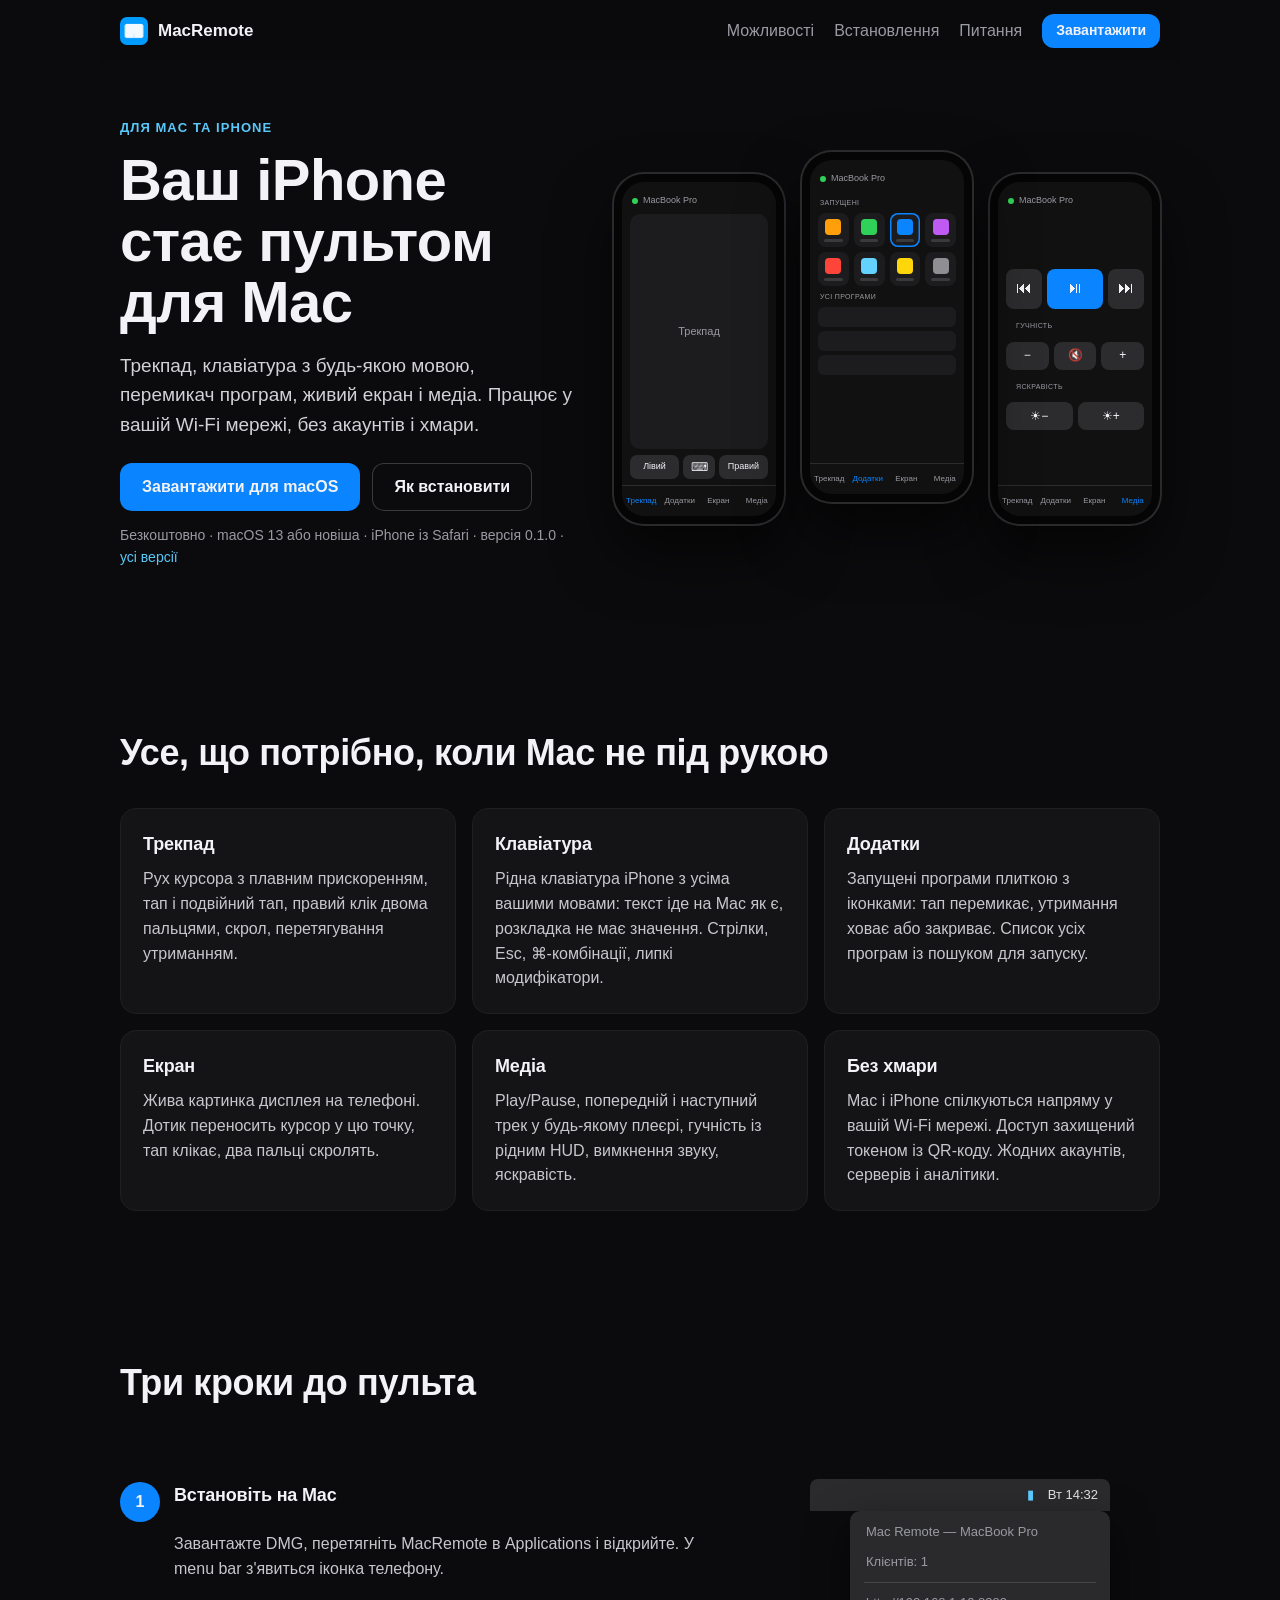
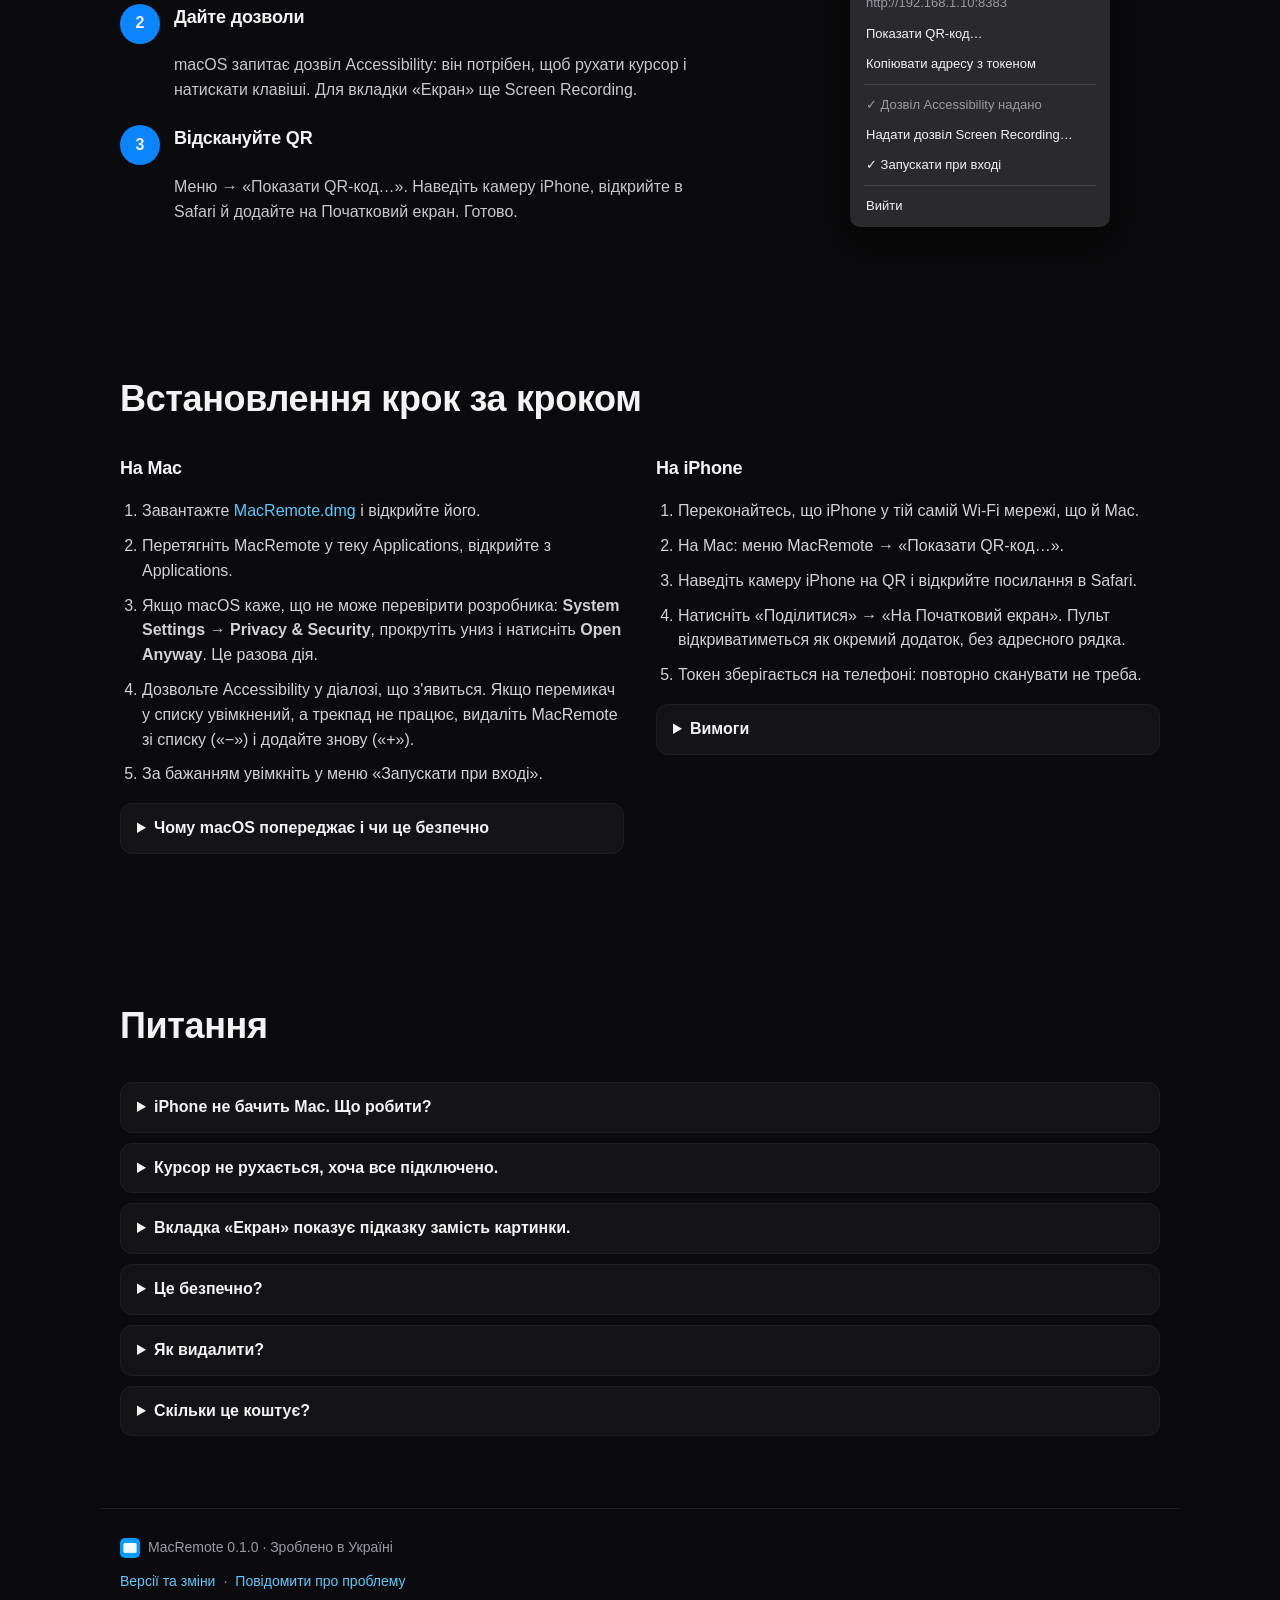
==== index.html @ 8fa0e36c "MacRemote landing page with download and install guide Co-Authored-By: Claude Fable 5.1 <noreply@ant" ====
<!doctype html>
<html lang="uk">
<head>
<meta charset="utf-8">
<meta name="viewport" content="width=device-width, initial-scale=1">
<title>MacRemote — керуйте Mac з iPhone</title>
<meta name="description" content="iPhone як трекпад, клавіатура, перемикач програм, живий екран і пульт для Mac. Працює у вашій Wi‑Fi мережі, без акаунтів і хмари. Безкоштовно.">
<meta property="og:title" content="MacRemote — керуйте Mac з iPhone">
<meta property="og:description" content="Трекпад, клавіатура, перемикач програм, живий екран і медіа. Локальна мережа, без хмари. Безкоштовно.">
<meta property="og:image" content="https://vdmytriuk.github.io/macremote/assets/icon-512.png">
<meta property="og:type" content="website">
<meta name="theme-color" content="#0b0b0d">
<link rel="icon" href="assets/favicon.png">
<link rel="apple-touch-icon" href="assets/icon-128.png">
<link rel="stylesheet" href="style.css">
</head>
<body>

<header class="nav">
  <a class="logo" href="#top"><img src="assets/icon-128.png" alt="" width="28" height="28"> MacRemote</a>
  <nav>
    <a href="#features">Можливості</a>
    <a href="#install">Встановлення</a>
    <a href="#faq">Питання</a>
    <a class="btn small" href="https://github.com/vdmytriuk/macremote/releases/latest/download/MacRemote.dmg">Завантажити</a>
  </nav>
</header>

<main id="top">

<section class="hero">
  <div class="hero-text">
    <p class="eyebrow">Для Mac та iPhone</p>
    <h1>Ваш iPhone стає пультом для&nbsp;Mac</h1>
    <p class="lead">Трекпад, клавіатура з будь-якою мовою, перемикач програм, живий екран і медіа. Працює у вашій Wi‑Fi мережі, без акаунтів і хмари.</p>
    <div class="cta">
      <a class="btn primary" href="https://github.com/vdmytriuk/macremote/releases/latest/download/MacRemote.dmg">Завантажити для macOS</a>
      <a class="btn ghost" href="#install">Як встановити</a>
    </div>
    <p class="meta">Безкоштовно · macOS 13 або новіша · iPhone із Safari · версія 0.1.0 · <a href="https://github.com/vdmytriuk/macremote/releases">усі версії</a></p>
  </div>

  <div class="hero-art" aria-hidden="true">
    <div class="phone">
      <div class="screen">
        <div class="ptop"><span class="dot"></span>MacBook Pro</div>
        <div class="ppad">Трекпад</div>
        <div class="pbar"><span>Лівий</span><span class="k">⌨</span><span>Правий</span></div>
        <div class="ptabs"><b>Трекпад</b><span>Додатки</span><span>Екран</span><span>Медіа</span></div>
      </div>
    </div>
    <div class="phone">
      <div class="screen">
        <div class="ptop"><span class="dot"></span>MacBook Pro</div>
        <div class="plabel">Запущені</div>
        <div class="pgrid">
          <i style="--c:#ff9f0a"></i><i style="--c:#30d158"></i><i class="on" style="--c:#0a84ff"></i><i style="--c:#bf5af2"></i>
          <i style="--c:#ff453a"></i><i style="--c:#64d2ff"></i><i style="--c:#ffd60a"></i><i style="--c:#8e8e93"></i>
        </div>
        <div class="plabel">Усі програми</div>
        <div class="plist"><span></span><span></span><span></span></div>
        <div class="ptabs"><span>Трекпад</span><b>Додатки</b><span>Екран</span><span>Медіа</span></div>
      </div>
    </div>
    <div class="phone">
      <div class="screen">
        <div class="ptop"><span class="dot"></span>MacBook Pro</div>
        <div class="pmedia">
          <div class="row big"><span>⏮</span><span class="play">⏯</span><span>⏭</span></div>
          <div class="plabel">Гучність</div>
          <div class="row"><span>−</span><span>🔇</span><span>+</span></div>
          <div class="plabel">Яскравість</div>
          <div class="row"><span>☀︎−</span><span>☀︎+</span></div>
        </div>
        <div class="ptabs"><span>Трекпад</span><span>Додатки</span><span>Екран</span><b>Медіа</b></div>
      </div>
    </div>
  </div>
</section>

<section id="features" class="features">
  <h2>Усе, що потрібно, коли Mac не під рукою</h2>
  <div class="cards">
    <article>
      <h3>Трекпад</h3>
      <p>Рух курсора з плавним прискоренням, тап і подвійний тап, правий клік двома пальцями, скрол, перетягування утриманням.</p>
    </article>
    <article>
      <h3>Клавіатура</h3>
      <p>Рідна клавіатура iPhone з усіма вашими мовами: текст іде на Mac як є, розкладка не має значення. Стрілки, Esc, ⌘-комбінації, липкі модифікатори.</p>
    </article>
    <article>
      <h3>Додатки</h3>
      <p>Запущені програми плиткою з іконками: тап перемикає, утримання ховає або закриває. Список усіх програм із пошуком для запуску.</p>
    </article>
    <article>
      <h3>Екран</h3>
      <p>Жива картинка дисплея на телефоні. Дотик переносить курсор у цю точку, тап клікає, два пальці скролять.</p>
    </article>
    <article>
      <h3>Медіа</h3>
      <p>Play/Pause, попередній і наступний трек у будь-якому плеєрі, гучність із рідним HUD, вимкнення звуку, яскравість.</p>
    </article>
    <article>
      <h3>Без хмари</h3>
      <p>Mac і iPhone спілкуються напряму у вашій Wi‑Fi мережі. Доступ захищений токеном із QR-коду. Жодних акаунтів, серверів і аналітики.</p>
    </article>
  </div>
</section>

<section id="how" class="how">
  <h2>Три кроки до пульта</h2>
  <ol class="steps">
    <li>
      <span class="num">1</span>
      <h3>Встановіть на Mac</h3>
      <p>Завантажте DMG, перетягніть MacRemote в Applications і відкрийте. У menu bar з'явиться іконка телефону.</p>
    </li>
    <li>
      <span class="num">2</span>
      <h3>Дайте дозволи</h3>
      <p>macOS запитає дозвіл Accessibility: він потрібен, щоб рухати курсор і натискати клавіші. Для вкладки «Екран» ще Screen Recording.</p>
    </li>
    <li>
      <span class="num">3</span>
      <h3>Відскануйте QR</h3>
      <p>Меню → «Показати QR-код…». Наведіть камеру iPhone, відкрийте в Safari й додайте на Початковий екран. Готово.</p>
    </li>
  </ol>
  <div class="menu-demo" aria-hidden="true">
    <div class="menubar"><span class="mb-icon">▮</span><span>Вт 14:32</span></div>
    <div class="menu">
      <div class="mi dim">Mac Remote — MacBook Pro</div>
      <div class="mi dim">Клієнтів: 1</div>
      <hr>
      <div class="mi dim">http://192.168.1.10:8383</div>
      <div class="mi">Показати QR-код…</div>
      <div class="mi">Копіювати адресу з токеном</div>
      <hr>
      <div class="mi dim">✓ Дозвіл Accessibility надано</div>
      <div class="mi">Надати дозвіл Screen Recording…</div>
      <div class="mi">✓ Запускати при вході</div>
      <hr>
      <div class="mi">Вийти</div>
    </div>
  </div>
</section>

<section id="install" class="install">
  <h2>Встановлення крок за кроком</h2>
  <div class="two-col">
    <div>
      <h3>На Mac</h3>
      <ol>
        <li>Завантажте <a href="https://github.com/vdmytriuk/macremote/releases/latest/download/MacRemote.dmg">MacRemote.dmg</a> і відкрийте його.</li>
        <li>Перетягніть MacRemote у теку Applications, відкрийте з Applications.</li>
        <li>Якщо macOS каже, що не може перевірити розробника: <strong>System Settings → Privacy &amp; Security</strong>, прокрутіть униз і натисніть <strong>Open Anyway</strong>. Це разова дія.</li>
        <li>Дозвольте Accessibility у діалозі, що з'явиться. Якщо перемикач у списку увімкнений, а трекпад не працює, видаліть MacRemote зі списку («−») і додайте знову («+»).</li>
        <li>За бажанням увімкніть у меню «Запускати при вході».</li>
      </ol>
      <details>
        <summary>Чому macOS попереджає і чи це безпечно</summary>
        <p>Додаток підписаний без платного акаунта Apple Developer, тому macOS не може підтвердити розробника й показує попередження. Код працює тільки у вашій локальній мережі і нічого не надсилає в інтернет. Альтернатива кнопці Open Anyway у Terminal:</p>
        <pre><code>xattr -dr com.apple.quarantine /Applications/MacRemote.app</code></pre>
      </details>
    </div>
    <div>
      <h3>На iPhone</h3>
      <ol>
        <li>Переконайтесь, що iPhone у тій самій Wi‑Fi мережі, що й Mac.</li>
        <li>На Mac: меню MacRemote → «Показати QR-код…».</li>
        <li>Наведіть камеру iPhone на QR і відкрийте посилання в Safari.</li>
        <li>Натисніть «Поділитися» → «На Початковий екран». Пульт відкриватиметься як окремий додаток, без адресного рядка.</li>
        <li>Токен зберігається на телефоні: повторно сканувати не треба.</li>
      </ol>
      <details>
        <summary>Вимоги</summary>
        <ul>
          <li>macOS 13 Ventura або новіша, Apple Silicon або Intel.</li>
          <li>iPhone із Safari. Android із Chrome теж має працювати, але ми його не тестували.</li>
          <li>Спільна Wi‑Fi мережа. Гостьові мережі часто ізолюють пристрої одне від одного.</li>
        </ul>
      </details>
    </div>
  </div>
</section>

<section id="faq" class="faq">
  <h2>Питання</h2>
  <details>
    <summary>iPhone не бачить Mac. Що робити?</summary>
    <p>Перевірте, що обидва пристрої в одній мережі і що це не гостьова мережа. Якщо на Mac увімкнений фаєрвол (System Settings → Network → Firewall), дозвольте MacRemote вхідні з'єднання. Використовуються порти 8383 і 8384.</p>
  </details>
  <details>
    <summary>Курсор не рухається, хоча все підключено.</summary>
    <p>Не надано дозвіл Accessibility. Відкрийте меню MacRemote: якщо там є пункт «Надати дозвіл Accessibility…», натисніть його. Після оновлення додатка дозвіл іноді доводиться зняти й дати знову.</p>
  </details>
  <details>
    <summary>Вкладка «Екран» показує підказку замість картинки.</summary>
    <p>Потрібен дозвіл Screen Recording: меню MacRemote → «Надати дозвіл Screen Recording…», увімкніть MacRemote у списку і перезапустіть додаток.</p>
  </details>
  <details>
    <summary>Це безпечно?</summary>
    <p>Керувати Mac може лише той, у кого є токен із QR-коду. Трафік не виходить за межі вашої локальної мережі, сервера й акаунтів немає. У публічних мережах, яким ви не довіряєте, додаток краще закрити.</p>
  </details>
  <details>
    <summary>Як видалити?</summary>
    <p>Меню → «Вийти», перетягніть MacRemote з Applications у кошик. Якщо вмикали «Запускати при вході», вимкніть це в меню перед видаленням. Токен і налаштування лежать у <code>~/Library/Application Support/MacRemote</code>.</p>
  </details>
  <details>
    <summary>Скільки це коштує?</summary>
    <p>Зараз безкоштовно. Якщо з'явиться платна версія, безкоштовна ніде не дінеться.</p>
  </details>
</section>

</main>

<footer>
  <p><img src="assets/icon-128.png" alt="" width="20" height="20"> MacRemote 0.1.0 · Зроблено в Україні</p>
  <p><a href="https://github.com/vdmytriuk/macremote/releases">Версії та зміни</a> · <a href="https://github.com/vdmytriuk/macremote/issues">Повідомити про проблему</a></p>
</footer>

</body>
</html>
---- style.css ----
:root {
  --bg: #0b0b0d;
  --bg2: #141416;
  --panel: #1c1c1e;
  --btn: #2c2c2e;
  --accent: #0a84ff;
  --accent-2: #5ac8fa;
  --text: #f2f2f7;
  --muted: #9a9aa3;
  --ok: #30d158;
  --radius: 16px;
  --max: 1080px;
}
* { box-sizing: border-box; }
html { scroll-behavior: smooth; }
body {
  margin: 0;
  background: var(--bg);
  color: var(--text);
  font: 16px/1.55 -apple-system, BlinkMacSystemFont, "SF Pro Text", "Segoe UI", Roboto, sans-serif;
  -webkit-font-smoothing: antialiased;
}
a { color: var(--accent-2); text-decoration: none; }
a:hover { text-decoration: underline; }
h1, h2, h3 { margin: 0; letter-spacing: -.01em; }
h2 { font-size: clamp(26px, 3.4vw, 36px); margin-bottom: 28px; }
h3 { font-size: 18px; margin-bottom: 8px; }
p { margin: 0 0 12px; }
code { background: var(--panel); padding: 2px 6px; border-radius: 6px; font-size: .92em; }
pre { background: var(--panel); padding: 12px 14px; border-radius: 10px; overflow-x: auto; }
pre code { background: transparent; padding: 0; }
main > section, footer { max-width: var(--max); margin: 0 auto; padding: 72px 20px; }

/* Навігація */
.nav {
  position: sticky; top: 0; z-index: 10;
  display: flex; align-items: center; justify-content: space-between; gap: 16px;
  max-width: var(--max); margin: 0 auto; padding: 14px 20px;
  background: rgba(11, 11, 13, .85); backdrop-filter: saturate(160%) blur(12px);
}
.logo { display: flex; align-items: center; gap: 10px; color: var(--text); font-weight: 600; font-size: 17px; }
.logo img { border-radius: 7px; }
.nav nav { display: flex; align-items: center; gap: 20px; }
.nav nav a { color: var(--muted); }
.nav nav a:hover { color: var(--text); text-decoration: none; }

/* Кнопки */
.btn {
  display: inline-flex; align-items: center; justify-content: center;
  height: 48px; padding: 0 22px; border-radius: 12px;
  background: var(--btn); color: var(--text) !important; font-weight: 600; text-decoration: none !important;
  transition: transform .12s, background .12s;
}
.btn:hover { transform: translateY(-1px); background: #3a3a3d; }
.btn.primary { background: var(--accent); }
.btn.primary:hover { background: #2a94ff; }
.btn.ghost { background: transparent; box-shadow: inset 0 0 0 1px #3a3a3d; }
.btn.small { height: 34px; padding: 0 14px; font-size: 14px; background: var(--accent); }

/* Hero */
.hero { display: grid; grid-template-columns: 1.1fr 1fr; gap: 40px; align-items: center; padding-top: 56px; }
.eyebrow { color: var(--accent-2); font-weight: 600; text-transform: uppercase; letter-spacing: .08em; font-size: 13px; }
.hero h1 { font-size: clamp(36px, 5.2vw, 58px); line-height: 1.05; margin-bottom: 18px; }
.lead { font-size: 19px; color: #d1d1d6; max-width: 34em; }
.cta { display: flex; gap: 12px; flex-wrap: wrap; margin: 24px 0 14px; }
.meta { color: var(--muted); font-size: 14px; }

/* Макети телефонів */
.hero-art { display: flex; gap: 18px; justify-content: center; align-items: flex-end; }
.phone {
  width: 170px; height: 350px; padding: 8px; border-radius: 30px;
  background: #050506; box-shadow: 0 0 0 2px #2a2a2d, 0 30px 60px rgba(0, 0, 0, .6);
  flex: none;
}
.phone:nth-child(2) { transform: translateY(-22px); }
.screen {
  height: 100%; border-radius: 22px; background: #111; overflow: hidden;
  display: flex; flex-direction: column; font-size: 9px; color: var(--text);
}
.ptop { display: flex; align-items: center; gap: 5px; padding: 12px 10px 6px; color: var(--muted); }
.dot { width: 6px; height: 6px; border-radius: 50%; background: var(--ok); }
.ppad { flex: 1; margin: 0 8px; border-radius: 10px; background: var(--panel); display: flex; align-items: center; justify-content: center; color: var(--muted); font-size: 11px; }
.pbar { display: flex; gap: 4px; padding: 6px 8px; }
.pbar span { flex: 1; height: 24px; border-radius: 7px; background: var(--btn); display: flex; align-items: center; justify-content: center; }
.pbar .k { flex: 0 0 32px; font-size: 12px; }
.ptabs { display: flex; border-top: 1px solid var(--btn); margin-top: auto; }
.ptabs span, .ptabs b { flex: 1; text-align: center; padding: 9px 0; color: var(--muted); font-weight: 400; font-size: 8px; }
.ptabs b { color: var(--accent); }
.plabel { padding: 6px 10px 4px; color: var(--muted); font-size: 7px; text-transform: uppercase; letter-spacing: .05em; }
.pgrid { display: grid; grid-template-columns: repeat(4, 1fr); gap: 5px; padding: 0 8px; }
.pgrid i { display: block; height: 34px; border-radius: 8px; background: var(--panel); position: relative; }
.pgrid i::before { content: ""; position: absolute; left: 50%; top: 6px; width: 16px; height: 16px; margin-left: -8px; border-radius: 4px; background: var(--c); }
.pgrid i::after { content: ""; position: absolute; left: 20%; right: 20%; bottom: 5px; height: 3px; border-radius: 2px; background: #3a3a3d; }
.pgrid i.on { box-shadow: inset 0 0 0 1.5px var(--accent); }
.plist { display: flex; flex-direction: column; gap: 4px; padding: 0 8px; }
.plist span { height: 20px; border-radius: 6px; background: var(--panel); }
.pmedia { flex: 1; display: flex; flex-direction: column; justify-content: center; gap: 6px; padding: 0 8px; }
.pmedia .row { display: flex; gap: 5px; }
.pmedia .row span { flex: 1; height: 28px; border-radius: 8px; background: var(--btn); display: flex; align-items: center; justify-content: center; font-size: 12px; }
.pmedia .row.big span { height: 40px; font-size: 16px; }
.pmedia .row.big .play { flex: 1.6; background: var(--accent); }

/* Можливості */
.cards { display: grid; grid-template-columns: repeat(3, 1fr); gap: 16px; }
.cards article { background: var(--bg2); border: 1px solid #1f1f22; border-radius: var(--radius); padding: 22px; }
.cards p { color: #c7c7cc; margin: 0; }

/* Кроки */
.how { display: grid; grid-template-columns: 1.2fr .8fr; gap: 40px; align-items: center; }
.how h2 { grid-column: 1 / -1; }
.steps { list-style: none; margin: 0; padding: 0; display: flex; flex-direction: column; gap: 22px; }
.steps li { display: grid; grid-template-columns: 40px 1fr; gap: 14px; }
.steps h3 { grid-column: 2; }
.steps p { grid-column: 2; color: #c7c7cc; margin: 0; }
.num { grid-row: 1 / span 2; width: 40px; height: 40px; border-radius: 50%; background: var(--accent); display: flex; align-items: center; justify-content: center; font-weight: 700; }

.menu-demo { justify-self: center; font-size: 13px; }
.menubar { display: flex; justify-content: flex-end; gap: 14px; width: 300px; padding: 6px 12px; border-radius: 8px 8px 0 0; background: #2b2b2e; color: #ddd; }
.mb-icon { color: var(--accent-2); }
.menu { width: 260px; margin-left: 40px; padding: 6px; border-radius: 10px; background: rgba(44, 44, 46, .96); box-shadow: 0 16px 40px rgba(0, 0, 0, .6); }
.mi { padding: 5px 10px; border-radius: 6px; }
.mi:not(.dim):hover { background: var(--accent); }
.mi.dim { color: var(--muted); }
.menu hr { border: 0; border-top: 1px solid #454548; margin: 5px 8px; }

/* Встановлення */
.two-col { display: grid; grid-template-columns: 1fr 1fr; gap: 32px; }
.install ol, .install ul { padding-left: 22px; color: #d1d1d6; }
.install li { margin-bottom: 10px; }
details { background: var(--bg2); border: 1px solid #1f1f22; border-radius: 12px; padding: 12px 16px; margin-top: 12px; }
summary { cursor: pointer; font-weight: 600; }
details p, details ul { margin-top: 10px; color: #d1d1d6; }

/* FAQ */
.faq details { margin-top: 10px; }

footer { color: var(--muted); font-size: 14px; border-top: 1px solid #1f1f22; padding-top: 28px; padding-bottom: 48px; }
footer p { display: flex; align-items: center; gap: 8px; }
footer img { border-radius: 5px; }

@media (max-width: 900px) {
  .hero, .how, .two-col { grid-template-columns: 1fr; }
  .cards { grid-template-columns: 1fr 1fr; }
  .hero-art { margin-top: 20px; }
  .phone:nth-child(3) { display: none; }
  .menu-demo { justify-self: start; }
}
@media (max-width: 600px) {
  .nav nav a:not(.btn) { display: none; }
  .cards { grid-template-columns: 1fr; }
  .phone:nth-child(2) { transform: none; }
  .phone { width: 150px; height: 310px; }
  main > section, footer { padding: 52px 16px; }
}
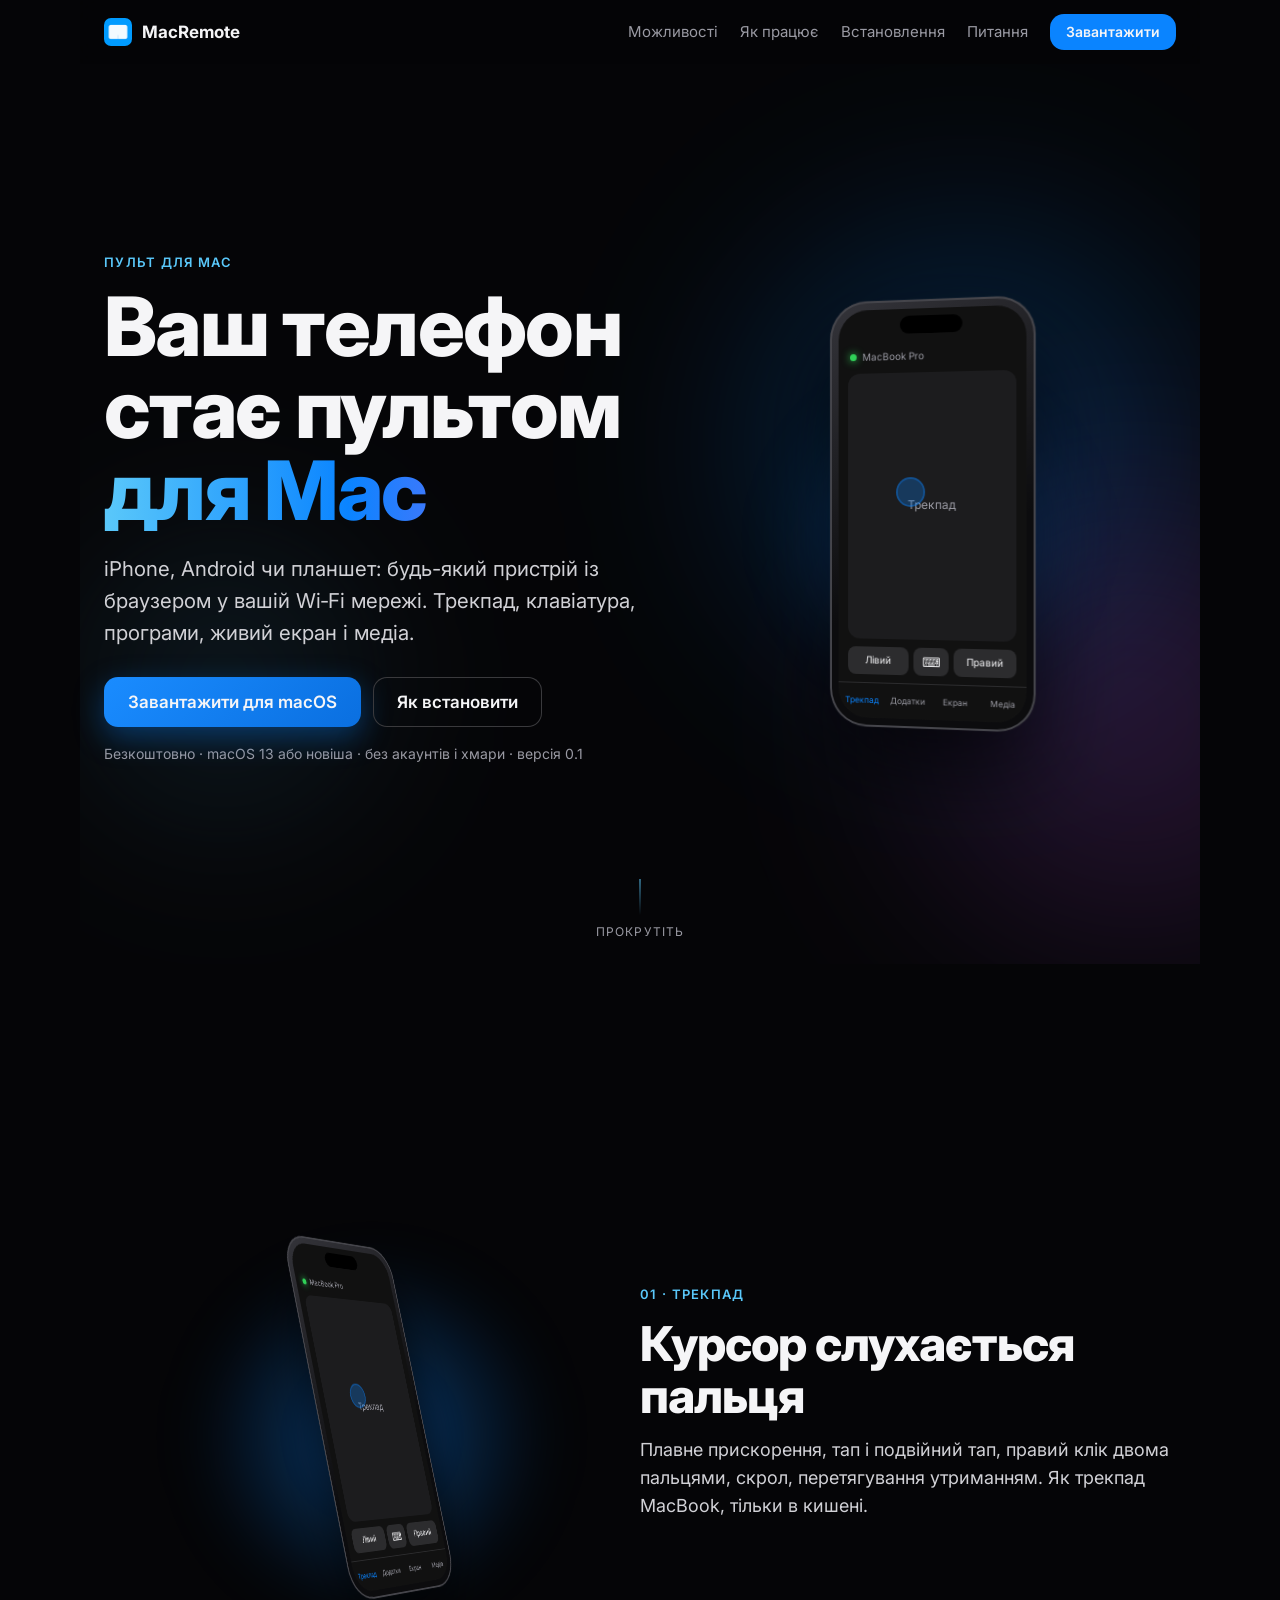
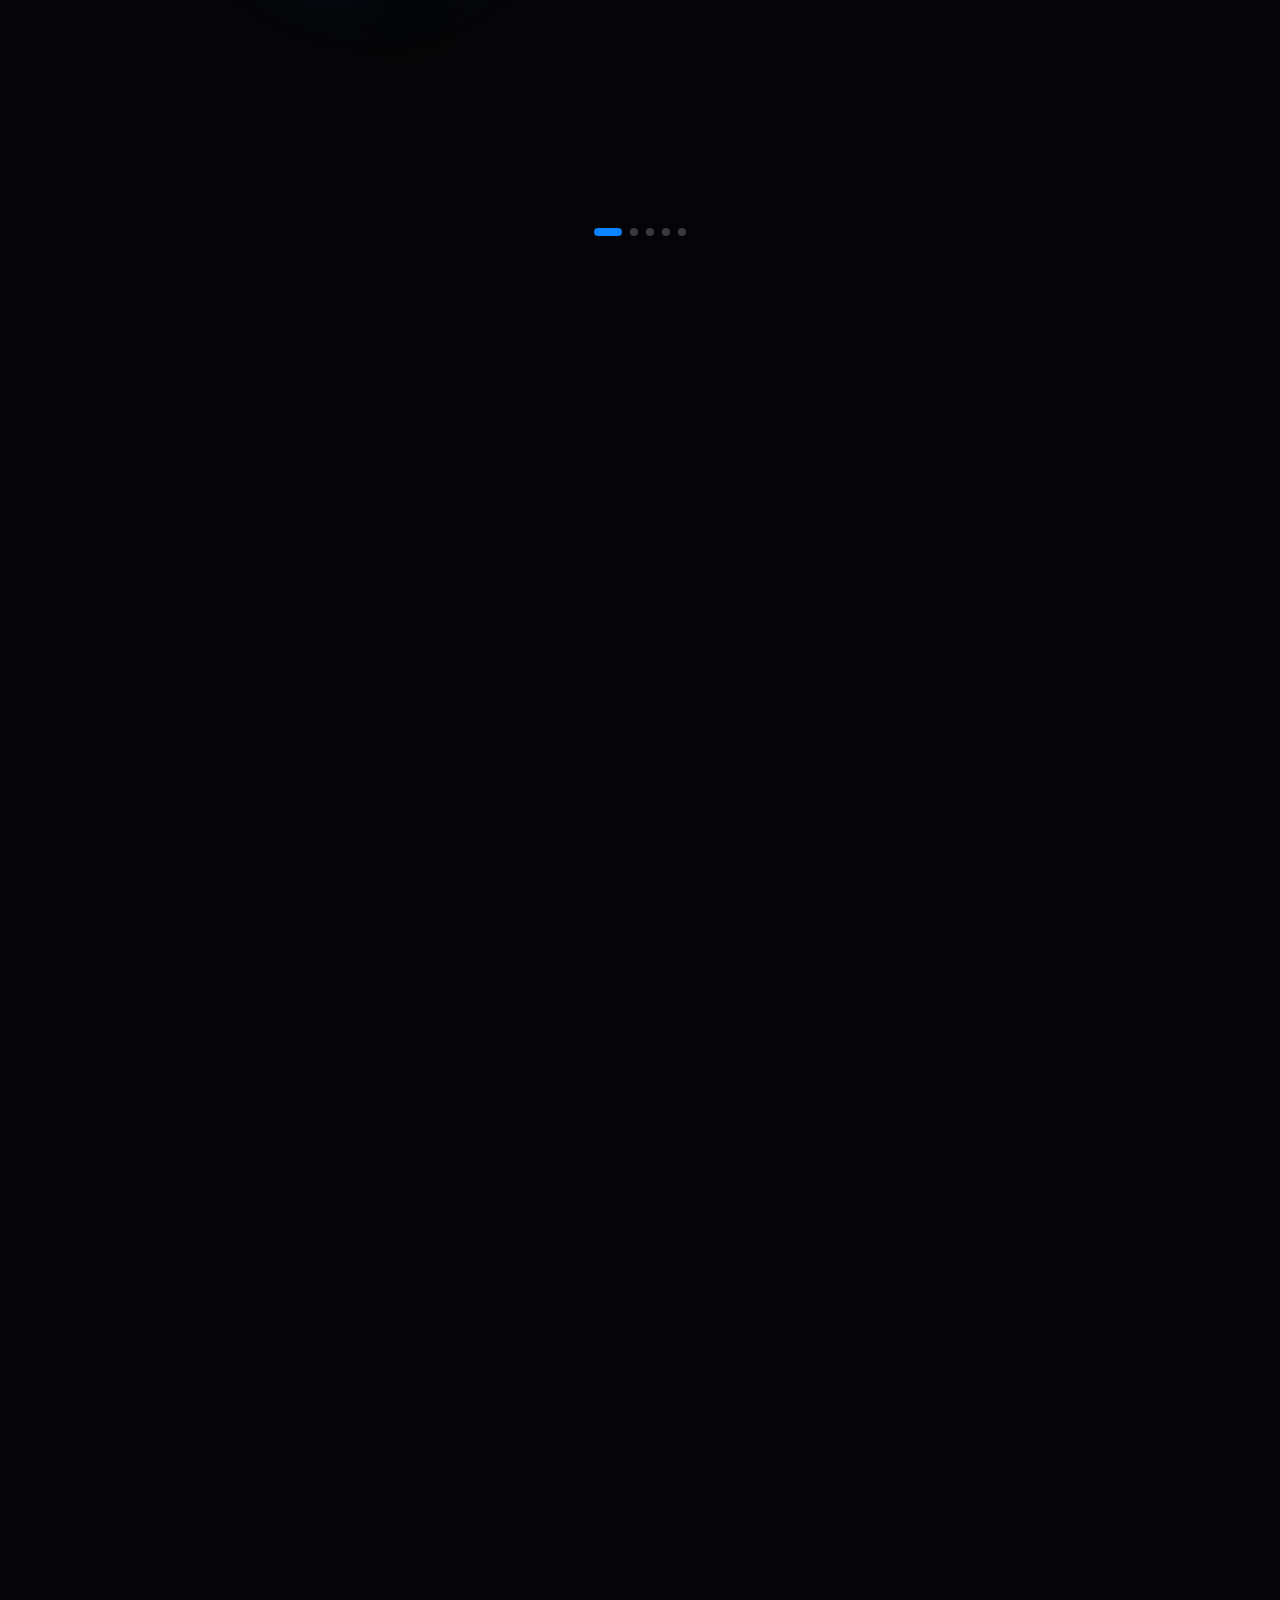
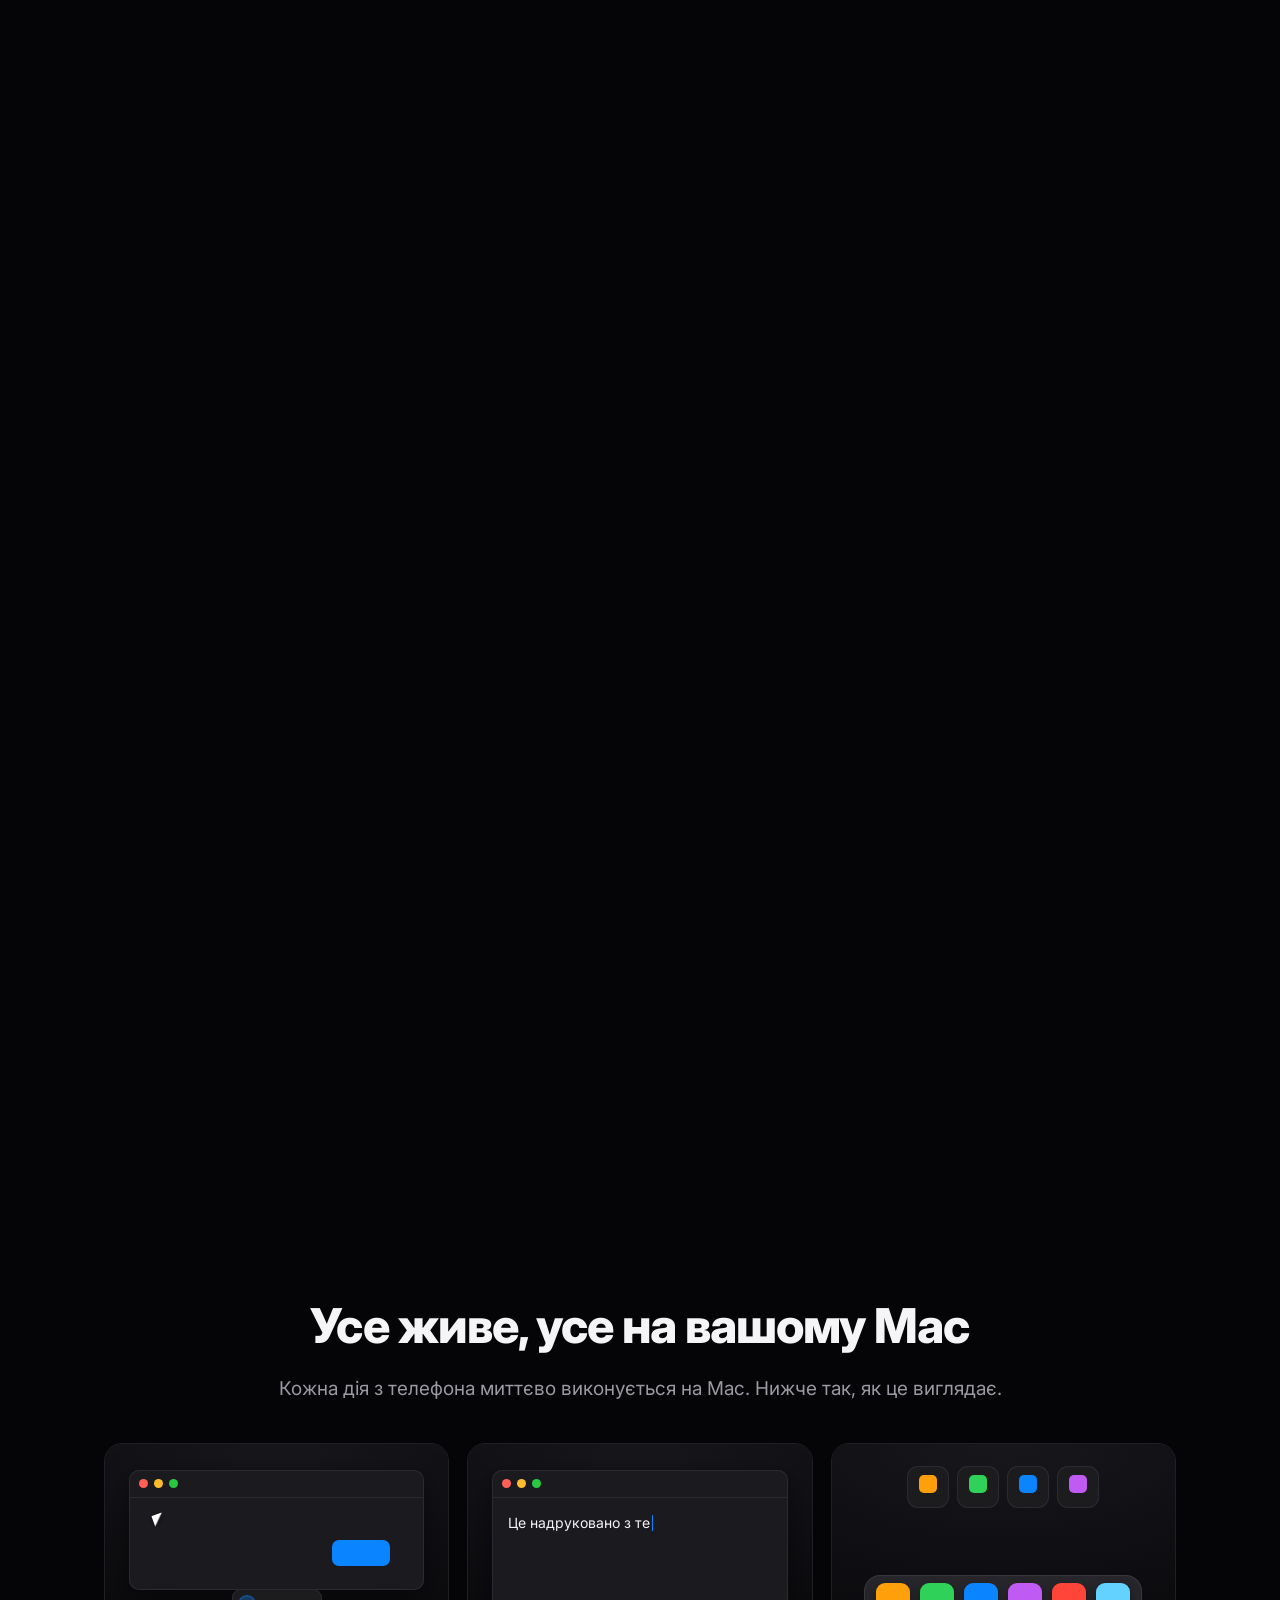
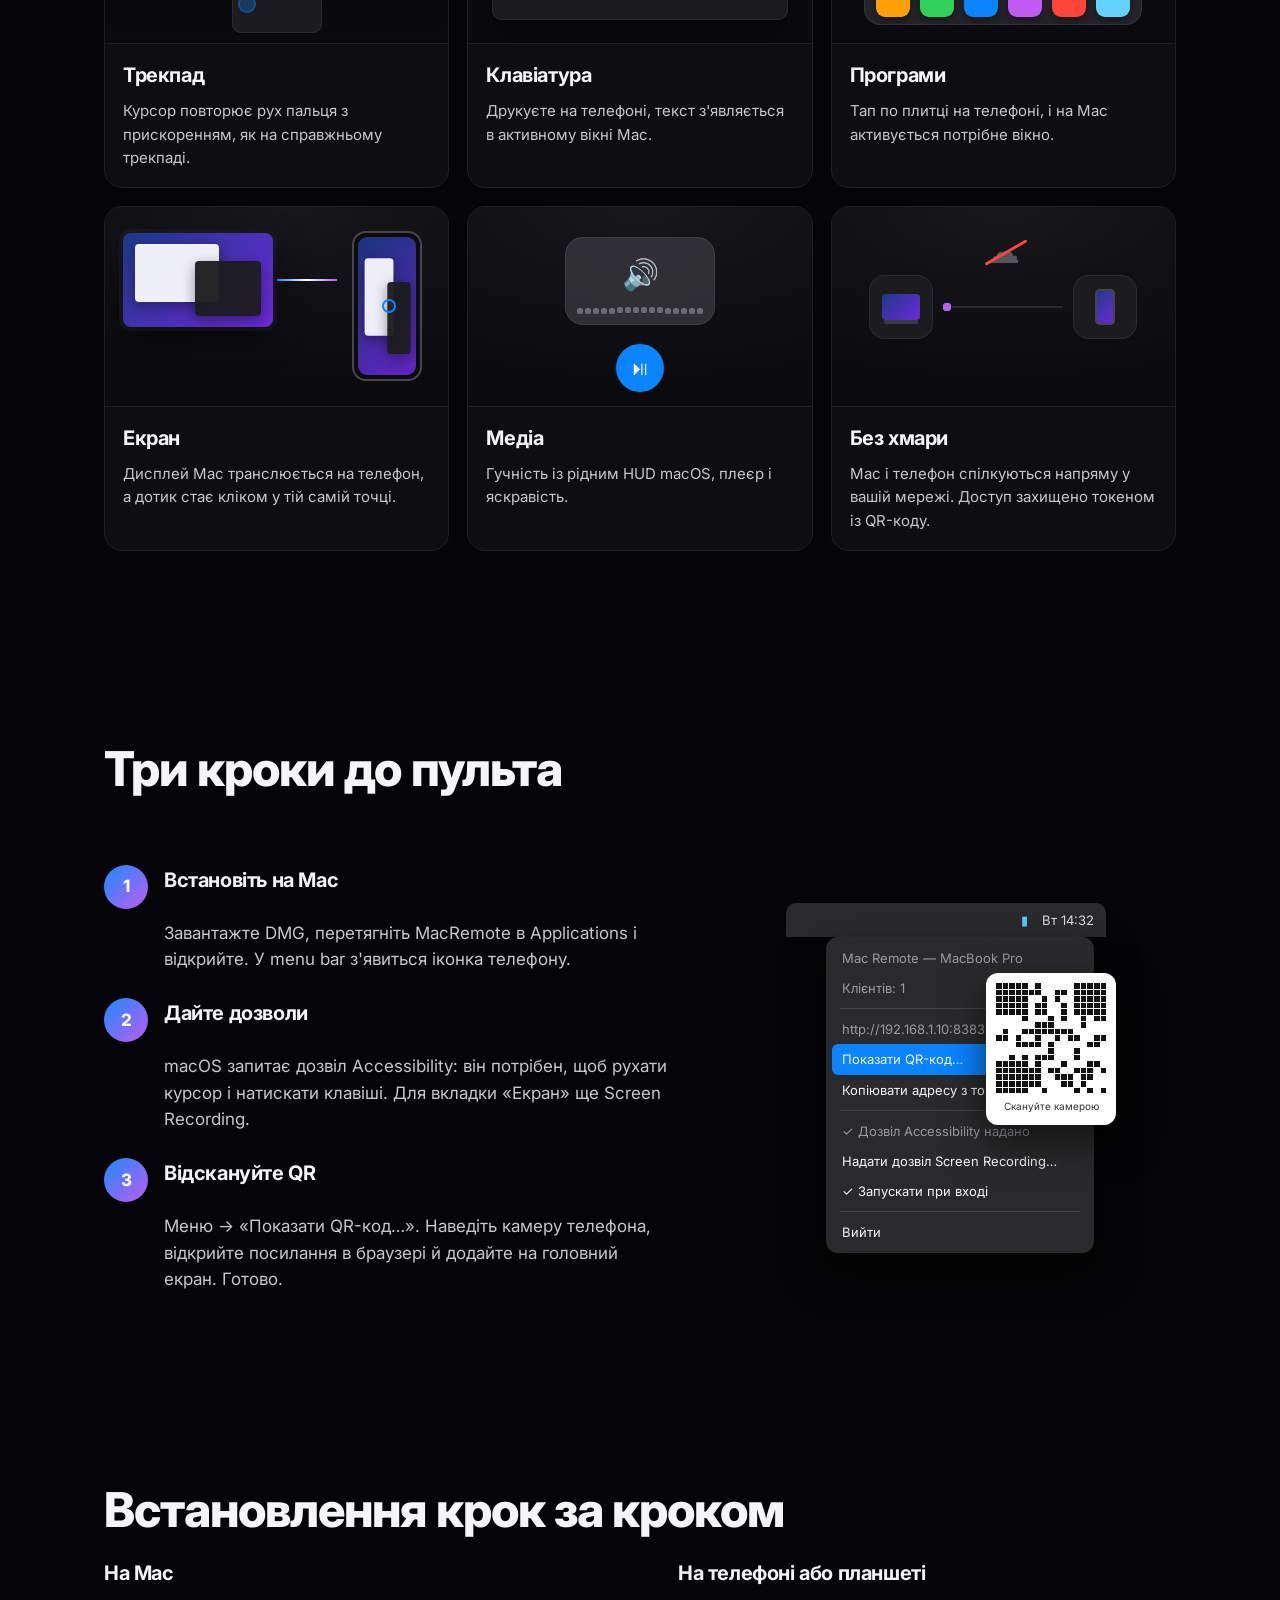
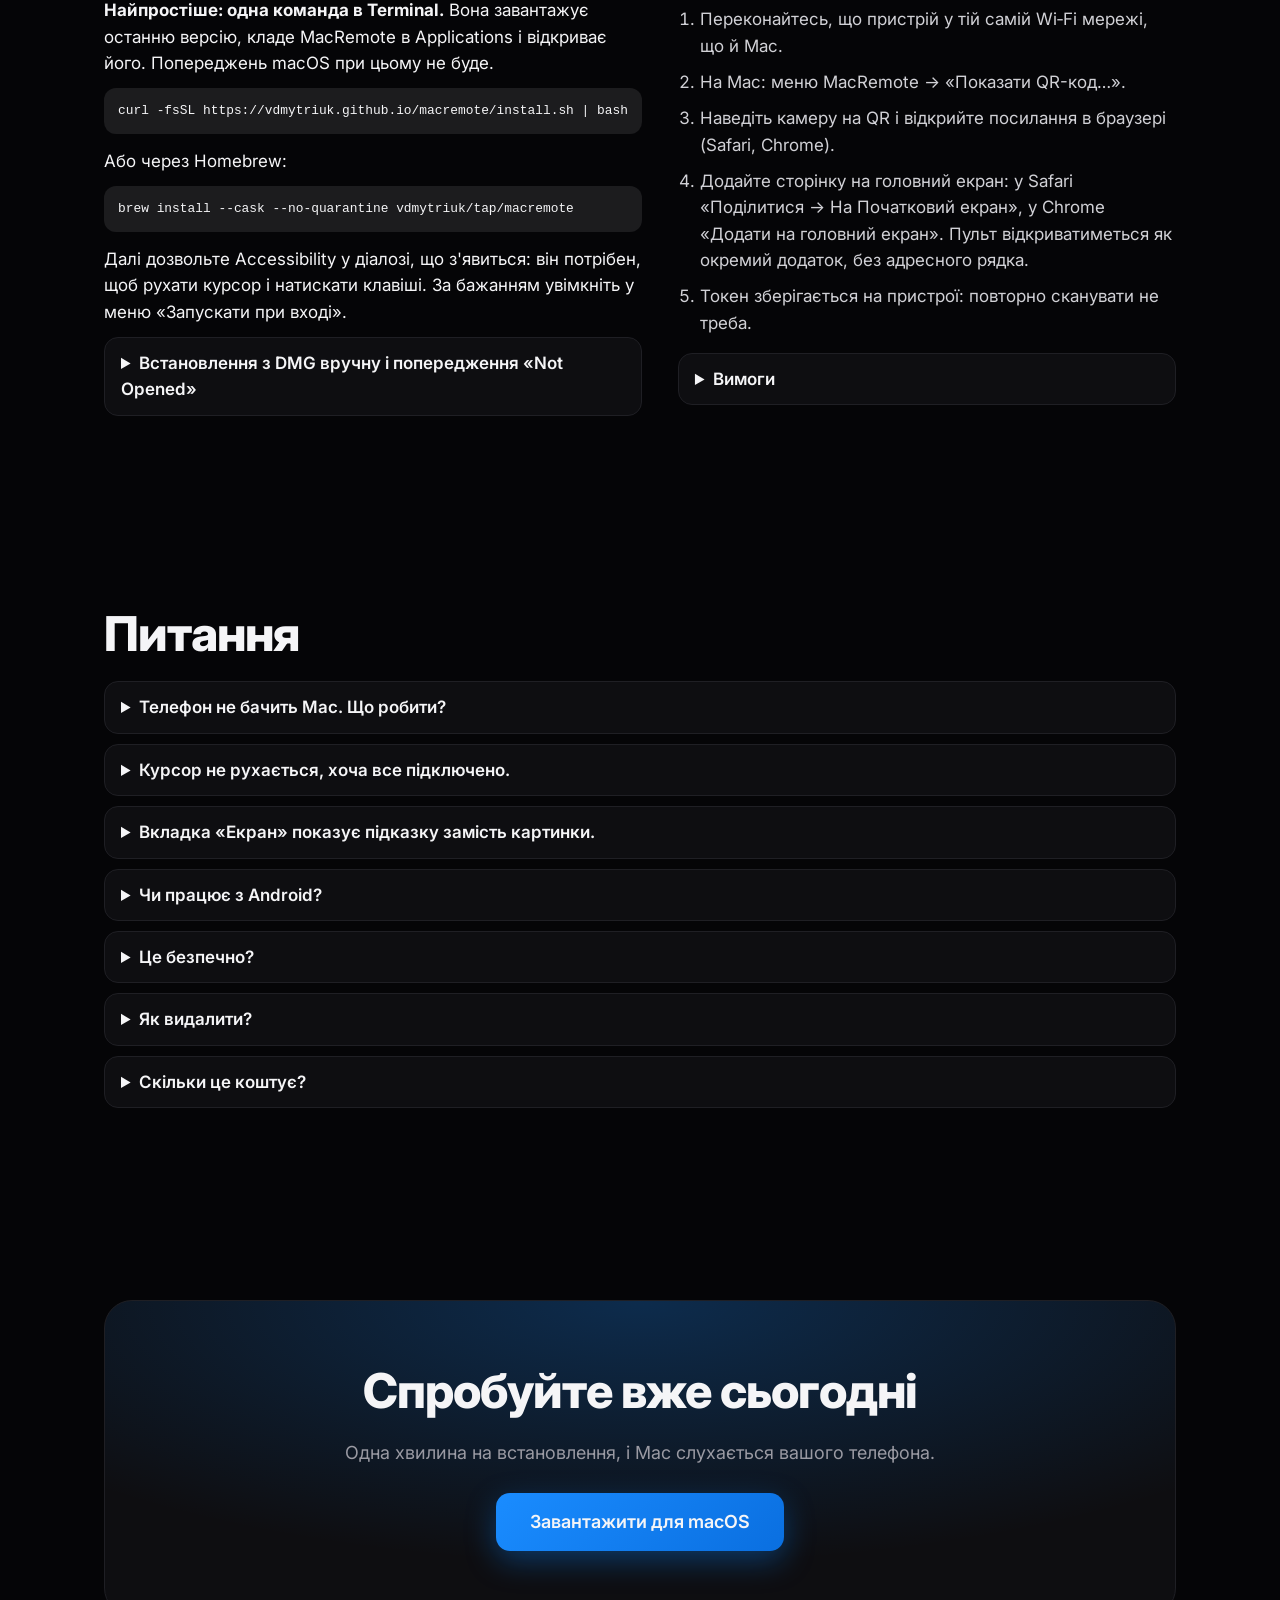
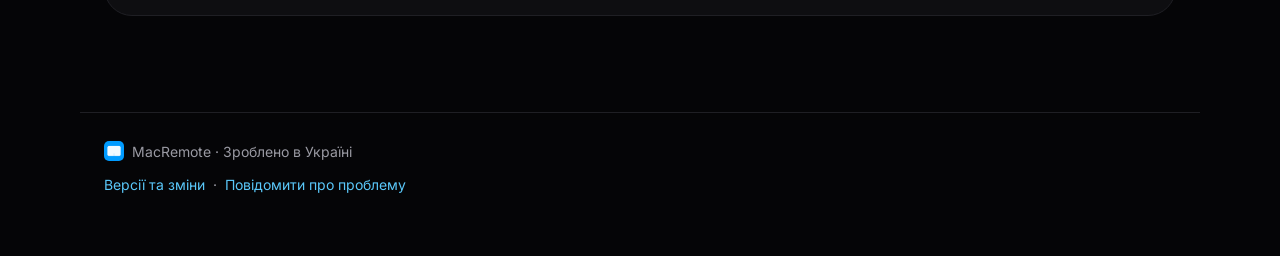
==== commit 374c8b5f: "Apple-style landing: scroll-driven phone scene, live demos, device-neutral copy, curl installer and " ====
--- a/index.html
+++ b/index.html
@@ -3,15 +3,18 @@
 <head>
 <meta charset="utf-8">
 <meta name="viewport" content="width=device-width, initial-scale=1">
-<title>MacRemote — керуйте Mac з iPhone</title>
-<meta name="description" content="iPhone як трекпад, клавіатура, перемикач програм, живий екран і пульт для Mac. Працює у вашій Wi‑Fi мережі, без акаунтів і хмари. Безкоштовно.">
-<meta property="og:title" content="MacRemote — керуйте Mac з iPhone">
-<meta property="og:description" content="Трекпад, клавіатура, перемикач програм, живий екран і медіа. Локальна мережа, без хмари. Безкоштовно.">
+<title>MacRemote — телефон стає пультом для Mac</title>
+<meta name="description" content="Будь-який телефон або планшет як трекпад, клавіатура, перемикач програм, живий екран і пульт для Mac. Працює у вашій Wi‑Fi мережі, без акаунтів і хмари. Безкоштовно.">
+<meta property="og:title" content="MacRemote — телефон стає пультом для Mac">
+<meta property="og:description" content="Трекпад, клавіатура, програми, живий екран і медіа з будь-якого пристрою з браузером. Локальна мережа, без хмари. Безкоштовно.">
 <meta property="og:image" content="https://vdmytriuk.github.io/macremote/assets/icon-512.png">
 <meta property="og:type" content="website">
-<meta name="theme-color" content="#0b0b0d">
+<meta name="theme-color" content="#050507">
 <link rel="icon" href="assets/favicon.png">
 <link rel="apple-touch-icon" href="assets/icon-128.png">
+<link rel="preconnect" href="https://fonts.googleapis.com">
+<link rel="preconnect" href="https://fonts.gstatic.com" crossorigin>
+<link href="https://fonts.googleapis.com/css2?family=Inter:wght@400;500;600;800&display=swap" rel="stylesheet">
 <link rel="stylesheet" href="style.css">
 </head>
 <body>
@@ -19,122 +22,263 @@
 <header class="nav">
   <a class="logo" href="#top"><img src="assets/icon-128.png" alt="" width="28" height="28"> MacRemote</a>
   <nav>
-    <a href="#features">Можливості</a>
+    <a href="#scene">Можливості</a>
+    <a href="#how">Як працює</a>
     <a href="#install">Встановлення</a>
     <a href="#faq">Питання</a>
     <a class="btn small" href="https://github.com/vdmytriuk/macremote/releases/latest/download/MacRemote.dmg">Завантажити</a>
   </nav>
 </header>
 
-<main id="top">
-
-<section class="hero">
-  <div class="hero-text">
-    <p class="eyebrow">Для Mac та iPhone</p>
-    <h1>Ваш iPhone стає пультом для&nbsp;Mac</h1>
-    <p class="lead">Трекпад, клавіатура з будь-якою мовою, перемикач програм, живий екран і медіа. Працює у вашій Wi‑Fi мережі, без акаунтів і хмари.</p>
-    <div class="cta">
-      <a class="btn primary" href="https://github.com/vdmytriuk/macremote/releases/latest/download/MacRemote.dmg">Завантажити для macOS</a>
-      <a class="btn ghost" href="#install">Як встановити</a>
-    </div>
-    <p class="meta">Безкоштовно · macOS 13 або новіша · iPhone із Safari · версія 0.1.0 · <a href="https://github.com/vdmytriuk/macremote/releases">усі версії</a></p>
-  </div>
-
-  <div class="hero-art" aria-hidden="true">
-    <div class="phone">
-      <div class="screen">
-        <div class="ptop"><span class="dot"></span>MacBook Pro</div>
-        <div class="ppad">Трекпад</div>
-        <div class="pbar"><span>Лівий</span><span class="k">⌨</span><span>Правий</span></div>
-        <div class="ptabs"><b>Трекпад</b><span>Додатки</span><span>Екран</span><span>Медіа</span></div>
-      </div>
-    </div>
-    <div class="phone">
-      <div class="screen">
-        <div class="ptop"><span class="dot"></span>MacBook Pro</div>
-        <div class="plabel">Запущені</div>
-        <div class="pgrid">
-          <i style="--c:#ff9f0a"></i><i style="--c:#30d158"></i><i class="on" style="--c:#0a84ff"></i><i style="--c:#bf5af2"></i>
-          <i style="--c:#ff453a"></i><i style="--c:#64d2ff"></i><i style="--c:#ffd60a"></i><i style="--c:#8e8e93"></i>
-        </div>
-        <div class="plabel">Усі програми</div>
-        <div class="plist"><span></span><span></span><span></span></div>
-        <div class="ptabs"><span>Трекпад</span><b>Додатки</b><span>Екран</span><span>Медіа</span></div>
-      </div>
-    </div>
-    <div class="phone">
-      <div class="screen">
-        <div class="ptop"><span class="dot"></span>MacBook Pro</div>
-        <div class="pmedia">
-          <div class="row big"><span>⏮</span><span class="play">⏯</span><span>⏭</span></div>
-          <div class="plabel">Гучність</div>
-          <div class="row"><span>−</span><span>🔇</span><span>+</span></div>
-          <div class="plabel">Яскравість</div>
-          <div class="row"><span>☀︎−</span><span>☀︎+</span></div>
-        </div>
-        <div class="ptabs"><span>Трекпад</span><span>Додатки</span><span>Екран</span><b>Медіа</b></div>
-      </div>
-    </div>
-  </div>
-</section>
-
-<section id="features" class="features">
-  <h2>Усе, що потрібно, коли Mac не під рукою</h2>
-  <div class="cards">
-    <article>
+<main>
+
+<!-- ===== Hero ===== -->
+<section class="hero" id="top">
+  <div class="aurora" aria-hidden="true"><i></i><i></i><i></i></div>
+  <div class="hero-inner">
+    <div class="hero-text">
+      <p class="eyebrow reveal" style="--i:0">Пульт для Mac</p>
+      <h1 class="reveal" style="--i:1"><span>Ваш телефон</span> <span>стає пультом</span> <span class="grad">для Mac</span></h1>
+      <p class="lead reveal" style="--i:2">iPhone, Android чи планшет: будь-який пристрій із браузером у вашій Wi‑Fi мережі. Трекпад, клавіатура, програми, живий екран і медіа.</p>
+      <div class="cta reveal" style="--i:3">
+        <a class="btn primary" href="https://github.com/vdmytriuk/macremote/releases/latest/download/MacRemote.dmg">Завантажити для macOS</a>
+        <a class="btn ghost" href="#install">Як встановити</a>
+      </div>
+      <p class="meta reveal" style="--i:4">Безкоштовно · macOS 13 або новіша · без акаунтів і хмари · версія 0.1</p>
+    </div>
+
+    <div class="hero-device" id="heroTilt" aria-hidden="true">
+      <div class="float">
+        <div class="phone" id="heroPhone">
+          <div class="body"></div>
+          <div class="notch"></div>
+          <div class="screen">
+            <div class="ptop"><span class="dot"></span>MacBook Pro</div>
+            <div class="ppad"><span class="finger"></span>Трекпад</div>
+            <div class="pbar"><span>Лівий</span><span class="k">⌨</span><span>Правий</span></div>
+            <div class="ptabs"><b>Трекпад</b><span>Додатки</span><span>Екран</span><span>Медіа</span></div>
+          </div>
+          <div class="back"><img src="assets/icon-128.png" alt="" width="48" height="48"></div>
+        </div>
+      </div>
+      <div class="glow"></div>
+    </div>
+  </div>
+  <a class="scroll-hint" href="#scene"><span></span>Прокрутіть</a>
+</section>
+
+<!-- ===== Scroll scene: телефон обертається, екрани змінюються ===== -->
+<section class="scene" id="scene" data-scene style="--segments:5">
+  <div class="stage">
+    <div class="stage-device" aria-hidden="true">
+      <div class="phone spin" id="scenePhone">
+        <div class="body"></div>
+        <div class="notch"></div>
+
+        <div class="screen seg" data-seg="0">
+          <div class="ptop"><span class="dot"></span>MacBook Pro</div>
+          <div class="ppad"><span class="finger drift"></span>Трекпад</div>
+          <div class="pbar"><span>Лівий</span><span class="k">⌨</span><span>Правий</span></div>
+          <div class="ptabs"><b>Трекпад</b><span>Додатки</span><span>Екран</span><span>Медіа</span></div>
+        </div>
+
+        <div class="screen seg" data-seg="1">
+          <div class="ptop"><span class="dot"></span>MacBook Pro</div>
+          <div class="ppad small">Трекпад</div>
+          <div class="pkbd">
+            <div class="typing">Привіт, Mac<i class="caret"></i></div>
+            <div class="krow"><span>esc</span><span>tab</span><span class="on">⌘</span><span>⌥</span><span>⌃</span><span>⇧</span><span>del</span></div>
+            <div class="krow"><span>home</span><span>pgup</span><span>↑</span><span>pgdn</span><span>end</span><span>⌫</span></div>
+            <div class="krow"><span>⌘tab</span><span>←</span><span>↓</span><span>→</span><span class="wide">space</span><span>↩</span></div>
+          </div>
+          <div class="ptabs"><b>Трекпад</b><span>Додатки</span><span>Екран</span><span>Медіа</span></div>
+        </div>
+
+        <div class="screen seg" data-seg="2">
+          <div class="ptop"><span class="dot"></span>MacBook Pro</div>
+          <div class="plabel">Запущені</div>
+          <div class="pgrid">
+            <i style="--c:#ff9f0a"></i><i style="--c:#30d158"></i><i class="on" style="--c:#0a84ff"></i><i style="--c:#bf5af2"></i>
+            <i style="--c:#ff453a"></i><i style="--c:#64d2ff"></i><i style="--c:#ffd60a"></i><i style="--c:#8e8e93"></i>
+          </div>
+          <div class="plabel">Усі програми</div>
+          <div class="plist"><span></span><span></span><span></span><span></span></div>
+          <div class="ptabs"><span>Трекпад</span><b>Додатки</b><span>Екран</span><span>Медіа</span></div>
+        </div>
+
+        <div class="screen seg" data-seg="3">
+          <div class="ptop"><span class="dot"></span>MacBook Pro</div>
+          <div class="pmirror">
+            <div class="desk">
+              <div class="win w1"></div><div class="win w2"></div>
+              <div class="cursor"></div>
+              <div class="scan"></div>
+            </div>
+          </div>
+          <div class="pbar"><span>Лівий</span><span class="k">⌨</span><span>Правий</span></div>
+          <div class="ptabs"><span>Трекпад</span><span>Додатки</span><b>Екран</b><span>Медіа</span></div>
+        </div>
+
+        <div class="screen seg" data-seg="4">
+          <div class="ptop"><span class="dot"></span>MacBook Pro</div>
+          <div class="pmedia">
+            <div class="row big"><span>⏮</span><span class="play">⏯</span><span>⏭</span></div>
+            <div class="plabel">Гучність</div>
+            <div class="row"><span>−</span><span>🔇</span><span>+</span></div>
+            <div class="plabel">Яскравість</div>
+            <div class="row"><span>☀︎−</span><span>☀︎+</span></div>
+          </div>
+          <div class="ptabs"><span>Трекпад</span><span>Додатки</span><span>Екран</span><b>Медіа</b></div>
+        </div>
+      </div>
+      <div class="glow"></div>
+    </div>
+
+    <div class="captions">
+      <div class="caption" data-seg="0">
+        <p class="eyebrow">01 · Трекпад</p>
+        <h2>Курсор слухається пальця</h2>
+        <p>Плавне прискорення, тап і подвійний тап, правий клік двома пальцями, скрол, перетягування утриманням. Як трекпад MacBook, тільки в кишені.</p>
+      </div>
+      <div class="caption" data-seg="1">
+        <p class="eyebrow">02 · Клавіатура</p>
+        <h2>Ваша клавіатура, ваші мови</h2>
+        <p>Друкуйте рідною клавіатурою телефона: текст іде на Mac як є, розкладка не має значення. Стрілки, Esc, ⌘-комбінації та липкі модифікатори завжди поруч.</p>
+      </div>
+      <div class="caption" data-seg="2">
+        <p class="eyebrow">03 · Програми</p>
+        <h2>Перемикайтесь одним дотиком</h2>
+        <p>Запущені програми плиткою з іконками. Тап перемикає, утримання ховає або закриває. Список усіх програм із пошуком, щоб запустити будь-що.</p>
+      </div>
+      <div class="caption" data-seg="3">
+        <p class="eyebrow">04 · Екран</p>
+        <h2>Mac на екрані телефона</h2>
+        <p>Жива картинка дисплея. Дотик переносить курсор у цю точку, тап клікає, два пальці скролять. Зручно з дивана або з іншої кімнати.</p>
+      </div>
+      <div class="caption" data-seg="4">
+        <p class="eyebrow">05 · Медіа</p>
+        <h2>Пульт, який завжди з вами</h2>
+        <p>Play, Pause, наступний трек у будь-якому плеєрі, гучність із рідним HUD, звук і яскравість. Без пошуку Mac у темряві.</p>
+      </div>
+    </div>
+
+    <div class="progress" aria-hidden="true"><i data-seg="0"></i><i data-seg="1"></i><i data-seg="2"></i><i data-seg="3"></i><i data-seg="4"></i></div>
+  </div>
+</section>
+
+<!-- ===== Демо ===== -->
+<section class="demos" id="demos">
+  <h2 class="reveal">Усе живе, усе на вашому Mac</h2>
+  <p class="sub reveal" style="--i:1">Кожна дія з телефона миттєво виконується на Mac. Нижче так, як це виглядає.</p>
+  <div class="grid">
+
+    <article class="demo reveal" style="--i:0">
+      <div class="art">
+        <div class="macwin">
+          <div class="bar"><i></i><i></i><i></i></div>
+          <div class="cur"></div>
+          <div class="target"></div>
+        </div>
+        <div class="minipad"><span class="finger drift2"></span></div>
+      </div>
       <h3>Трекпад</h3>
-      <p>Рух курсора з плавним прискоренням, тап і подвійний тап, правий клік двома пальцями, скрол, перетягування утриманням.</p>
-    </article>
-    <article>
+      <p>Курсор повторює рух пальця з прискоренням, як на справжньому трекпаді.</p>
+    </article>
+
+    <article class="demo reveal" style="--i:1">
+      <div class="art">
+        <div class="macwin doc">
+          <div class="bar"><i></i><i></i><i></i></div>
+          <div class="text"><span class="typed" data-text="Це надруковано з телефона. Українською, англійською, будь-якою."></span><i class="caret"></i></div>
+        </div>
+      </div>
       <h3>Клавіатура</h3>
-      <p>Рідна клавіатура iPhone з усіма вашими мовами: текст іде на Mac як є, розкладка не має значення. Стрілки, Esc, ⌘-комбінації, липкі модифікатори.</p>
-    </article>
-    <article>
-      <h3>Додатки</h3>
-      <p>Запущені програми плиткою з іконками: тап перемикає, утримання ховає або закриває. Список усіх програм із пошуком для запуску.</p>
-    </article>
-    <article>
+      <p>Друкуєте на телефоні, текст з'являється в активному вікні Mac.</p>
+    </article>
+
+    <article class="demo reveal" style="--i:2">
+      <div class="art">
+        <div class="dock">
+          <i style="--c:#ff9f0a"></i><i style="--c:#30d158"></i><i style="--c:#0a84ff" class="hop"></i><i style="--c:#bf5af2"></i><i style="--c:#ff453a"></i><i style="--c:#64d2ff"></i>
+        </div>
+        <div class="tiles">
+          <i style="--c:#ff9f0a"></i><i style="--c:#30d158"></i><i style="--c:#0a84ff" class="on"></i><i style="--c:#bf5af2"></i>
+        </div>
+      </div>
+      <h3>Програми</h3>
+      <p>Тап по плитці на телефоні, і на Mac активується потрібне вікно.</p>
+    </article>
+
+    <article class="demo reveal" style="--i:3">
+      <div class="art">
+        <div class="macscreen">
+          <div class="win w1"></div><div class="win w2"></div>
+        </div>
+        <div class="beam"></div>
+        <div class="miniphone">
+          <div class="mini"><div class="win w1"></div><div class="win w2"></div><div class="tap"></div></div>
+        </div>
+      </div>
       <h3>Екран</h3>
-      <p>Жива картинка дисплея на телефоні. Дотик переносить курсор у цю точку, тап клікає, два пальці скролять.</p>
-    </article>
-    <article>
+      <p>Дисплей Mac транслюється на телефон, а дотик стає кліком у тій самій точці.</p>
+    </article>
+
+    <article class="demo reveal" style="--i:4">
+      <div class="art">
+        <div class="hud">
+          <div class="spk">🔊</div>
+          <div class="bars"><i></i><i></i><i></i><i></i><i></i><i></i><i></i><i></i><i></i><i></i><i></i><i></i><i></i><i></i><i></i><i></i></div>
+        </div>
+        <div class="playbtn">⏯</div>
+      </div>
       <h3>Медіа</h3>
-      <p>Play/Pause, попередній і наступний трек у будь-якому плеєрі, гучність із рідним HUD, вимкнення звуку, яскравість.</p>
-    </article>
-    <article>
+      <p>Гучність із рідним HUD macOS, плеєр і яскравість.</p>
+    </article>
+
+    <article class="demo reveal" style="--i:5">
+      <div class="art">
+        <div class="link">
+          <div class="node mac"><i></i></div>
+          <div class="wire"><span></span><span></span><span></span></div>
+          <div class="node ph"><i></i></div>
+          <div class="cloud">☁︎<b></b></div>
+        </div>
+      </div>
       <h3>Без хмари</h3>
-      <p>Mac і iPhone спілкуються напряму у вашій Wi‑Fi мережі. Доступ захищений токеном із QR-коду. Жодних акаунтів, серверів і аналітики.</p>
-    </article>
-  </div>
-</section>
-
-<section id="how" class="how">
-  <h2>Три кроки до пульта</h2>
+      <p>Mac і телефон спілкуються напряму у вашій мережі. Доступ захищено токеном із QR-коду.</p>
+    </article>
+
+  </div>
+</section>
+
+<!-- ===== Як працює ===== -->
+<section class="how" id="how">
+  <h2 class="reveal">Три кроки до пульта</h2>
   <ol class="steps">
-    <li>
+    <li class="reveal" style="--i:0">
       <span class="num">1</span>
       <h3>Встановіть на Mac</h3>
       <p>Завантажте DMG, перетягніть MacRemote в Applications і відкрийте. У menu bar з'явиться іконка телефону.</p>
     </li>
-    <li>
+    <li class="reveal" style="--i:1">
       <span class="num">2</span>
       <h3>Дайте дозволи</h3>
       <p>macOS запитає дозвіл Accessibility: він потрібен, щоб рухати курсор і натискати клавіші. Для вкладки «Екран» ще Screen Recording.</p>
     </li>
-    <li>
+    <li class="reveal" style="--i:2">
       <span class="num">3</span>
       <h3>Відскануйте QR</h3>
-      <p>Меню → «Показати QR-код…». Наведіть камеру iPhone, відкрийте в Safari й додайте на Початковий екран. Готово.</p>
+      <p>Меню → «Показати QR-код…». Наведіть камеру телефона, відкрийте посилання в браузері й додайте на головний екран. Готово.</p>
     </li>
   </ol>
-  <div class="menu-demo" aria-hidden="true">
+  <div class="menu-demo reveal" style="--i:1" aria-hidden="true">
     <div class="menubar"><span class="mb-icon">▮</span><span>Вт 14:32</span></div>
     <div class="menu">
       <div class="mi dim">Mac Remote — MacBook Pro</div>
       <div class="mi dim">Клієнтів: 1</div>
       <hr>
       <div class="mi dim">http://192.168.1.10:8383</div>
-      <div class="mi">Показати QR-код…</div>
+      <div class="mi hl">Показати QR-код…</div>
       <div class="mi">Копіювати адресу з токеном</div>
       <hr>
       <div class="mi dim">✓ Дозвіл Accessibility надано</div>
@@ -143,41 +287,47 @@
       <hr>
       <div class="mi">Вийти</div>
     </div>
-  </div>
-</section>
-
-<section id="install" class="install">
-  <h2>Встановлення крок за кроком</h2>
+    <div class="qr"><div class="qrgrid"></div><span>Скануйте камерою</span></div>
+  </div>
+</section>
+
+<!-- ===== Встановлення ===== -->
+<section class="install" id="install">
+  <h2 class="reveal">Встановлення крок за кроком</h2>
   <div class="two-col">
-    <div>
+    <div class="reveal" style="--i:0">
       <h3>На Mac</h3>
+      <p><strong>Найпростіше: одна команда в Terminal.</strong> Вона завантажує останню версію, кладе MacRemote в Applications і відкриває його. Попереджень macOS при цьому не буде.</p>
+      <div class="term"><pre><code>curl -fsSL https://vdmytriuk.github.io/macremote/install.sh | bash</code></pre></div>
+      <p>Або через Homebrew:</p>
+      <div class="term"><pre><code>brew install --cask --no-quarantine vdmytriuk/tap/macremote</code></pre></div>
+      <p>Далі дозвольте Accessibility у діалозі, що з'явиться: він потрібен, щоб рухати курсор і натискати клавіші. За бажанням увімкніть у меню «Запускати при вході».</p>
+      <details>
+        <summary>Встановлення з DMG вручну і попередження «Not Opened»</summary>
+        <ol>
+          <li>Завантажте <a href="https://github.com/vdmytriuk/macremote/releases/latest/download/MacRemote.dmg">MacRemote.dmg</a>.</li>
+          <li>При відкритті macOS покаже «“MacRemote.dmg” Not Opened. Apple could not verify…». Натисніть <strong>Done</strong> (не Move to Bin).</li>
+          <li>Відкрийте <strong>System Settings → Privacy &amp; Security</strong>, прокрутіть униз до рядка про MacRemote.dmg і натисніть <strong>Open Anyway</strong>.</li>
+          <li>Перетягніть MacRemote у теку Applications і відкрийте. Якщо попередження з'явиться знову для самого додатка, повторіть Open Anyway. Це разова дія.</li>
+        </ol>
+        <p>Так відбувається, бо додаток підписаний без платного акаунта Apple Developer і macOS не може підтвердити розробника. Код працює тільки у вашій локальній мережі і нічого не надсилає в інтернет. Альтернатива кнопці Open Anyway у Terminal, коли файл уже в Downloads:</p>
+        <pre><code>xattr -d com.apple.quarantine ~/Downloads/MacRemote.dmg</code></pre>
+      </details>
+    </div>
+    <div class="reveal" style="--i:1">
+      <h3>На телефоні або планшеті</h3>
       <ol>
-        <li>Завантажте <a href="https://github.com/vdmytriuk/macremote/releases/latest/download/MacRemote.dmg">MacRemote.dmg</a> і відкрийте його.</li>
-        <li>Перетягніть MacRemote у теку Applications, відкрийте з Applications.</li>
-        <li>Якщо macOS каже, що не може перевірити розробника: <strong>System Settings → Privacy &amp; Security</strong>, прокрутіть униз і натисніть <strong>Open Anyway</strong>. Це разова дія.</li>
-        <li>Дозвольте Accessibility у діалозі, що з'явиться. Якщо перемикач у списку увімкнений, а трекпад не працює, видаліть MacRemote зі списку («−») і додайте знову («+»).</li>
-        <li>За бажанням увімкніть у меню «Запускати при вході».</li>
-      </ol>
-      <details>
-        <summary>Чому macOS попереджає і чи це безпечно</summary>
-        <p>Додаток підписаний без платного акаунта Apple Developer, тому macOS не може підтвердити розробника й показує попередження. Код працює тільки у вашій локальній мережі і нічого не надсилає в інтернет. Альтернатива кнопці Open Anyway у Terminal:</p>
-        <pre><code>xattr -dr com.apple.quarantine /Applications/MacRemote.app</code></pre>
-      </details>
-    </div>
-    <div>
-      <h3>На iPhone</h3>
-      <ol>
-        <li>Переконайтесь, що iPhone у тій самій Wi‑Fi мережі, що й Mac.</li>
+        <li>Переконайтесь, що пристрій у тій самій Wi‑Fi мережі, що й Mac.</li>
         <li>На Mac: меню MacRemote → «Показати QR-код…».</li>
-        <li>Наведіть камеру iPhone на QR і відкрийте посилання в Safari.</li>
-        <li>Натисніть «Поділитися» → «На Початковий екран». Пульт відкриватиметься як окремий додаток, без адресного рядка.</li>
-        <li>Токен зберігається на телефоні: повторно сканувати не треба.</li>
+        <li>Наведіть камеру на QR і відкрийте посилання в браузері (Safari, Chrome).</li>
+        <li>Додайте сторінку на головний екран: у Safari «Поділитися → На Початковий екран», у Chrome «Додати на головний екран». Пульт відкриватиметься як окремий додаток, без адресного рядка.</li>
+        <li>Токен зберігається на пристрої: повторно сканувати не треба.</li>
       </ol>
       <details>
         <summary>Вимоги</summary>
         <ul>
           <li>macOS 13 Ventura або новіша, Apple Silicon або Intel.</li>
-          <li>iPhone із Safari. Android із Chrome теж має працювати, але ми його не тестували.</li>
+          <li>iPhone, iPad, Android-телефон чи планшет із сучасним браузером.</li>
           <li>Спільна Wi‑Fi мережа. Гостьові мережі часто ізолюють пристрої одне від одного.</li>
         </ul>
       </details>
@@ -185,40 +335,54 @@
   </div>
 </section>
 
-<section id="faq" class="faq">
-  <h2>Питання</h2>
-  <details>
-    <summary>iPhone не бачить Mac. Що робити?</summary>
+<!-- ===== FAQ ===== -->
+<section class="faq" id="faq">
+  <h2 class="reveal">Питання</h2>
+  <details class="reveal" style="--i:0">
+    <summary>Телефон не бачить Mac. Що робити?</summary>
     <p>Перевірте, що обидва пристрої в одній мережі і що це не гостьова мережа. Якщо на Mac увімкнений фаєрвол (System Settings → Network → Firewall), дозвольте MacRemote вхідні з'єднання. Використовуються порти 8383 і 8384.</p>
   </details>
-  <details>
+  <details class="reveal" style="--i:1">
     <summary>Курсор не рухається, хоча все підключено.</summary>
     <p>Не надано дозвіл Accessibility. Відкрийте меню MacRemote: якщо там є пункт «Надати дозвіл Accessibility…», натисніть його. Після оновлення додатка дозвіл іноді доводиться зняти й дати знову.</p>
   </details>
-  <details>
+  <details class="reveal" style="--i:2">
     <summary>Вкладка «Екран» показує підказку замість картинки.</summary>
     <p>Потрібен дозвіл Screen Recording: меню MacRemote → «Надати дозвіл Screen Recording…», увімкніть MacRemote у списку і перезапустіть додаток.</p>
   </details>
-  <details>
+  <details class="reveal" style="--i:3">
+    <summary>Чи працює з Android?</summary>
+    <p>Так. Пульт це веб-сторінка, тому підходить будь-який пристрій із сучасним браузером: iPhone, iPad, Android-телефони й планшети.</p>
+  </details>
+  <details class="reveal" style="--i:4">
     <summary>Це безпечно?</summary>
     <p>Керувати Mac може лише той, у кого є токен із QR-коду. Трафік не виходить за межі вашої локальної мережі, сервера й акаунтів немає. У публічних мережах, яким ви не довіряєте, додаток краще закрити.</p>
   </details>
-  <details>
+  <details class="reveal" style="--i:5">
     <summary>Як видалити?</summary>
     <p>Меню → «Вийти», перетягніть MacRemote з Applications у кошик. Якщо вмикали «Запускати при вході», вимкніть це в меню перед видаленням. Токен і налаштування лежать у <code>~/Library/Application Support/MacRemote</code>.</p>
   </details>
-  <details>
+  <details class="reveal" style="--i:6">
     <summary>Скільки це коштує?</summary>
     <p>Зараз безкоштовно. Якщо з'явиться платна версія, безкоштовна ніде не дінеться.</p>
   </details>
 </section>
 
+<section class="final">
+  <div class="final-inner reveal">
+    <h2>Спробуйте вже сьогодні</h2>
+    <p>Одна хвилина на встановлення, і Mac слухається вашого телефона.</p>
+    <a class="btn primary big" href="https://github.com/vdmytriuk/macremote/releases/latest/download/MacRemote.dmg">Завантажити для macOS</a>
+  </div>
+</section>
+
 </main>
 
 <footer>
-  <p><img src="assets/icon-128.png" alt="" width="20" height="20"> MacRemote 0.1.0 · Зроблено в Україні</p>
+  <p><img src="assets/icon-128.png" alt="" width="20" height="20"> MacRemote · Зроблено в Україні</p>
   <p><a href="https://github.com/vdmytriuk/macremote/releases">Версії та зміни</a> · <a href="https://github.com/vdmytriuk/macremote/issues">Повідомити про проблему</a></p>
 </footer>
 
+<script src="site.js"></script>
 </body>
 </html>
--- a/style.css
+++ b/style.css
@@ -1,15 +1,18 @@
 :root {
-  --bg: #0b0b0d;
-  --bg2: #141416;
+  --bg: #050507;
+  --bg2: #0e0e11;
   --panel: #1c1c1e;
   --btn: #2c2c2e;
+  --line: #1f1f24;
   --accent: #0a84ff;
   --accent-2: #5ac8fa;
-  --text: #f2f2f7;
+  --violet: #bf5af2;
+  --text: #f5f5f7;
   --muted: #9a9aa3;
   --ok: #30d158;
-  --radius: 16px;
-  --max: 1080px;
+  --radius: 18px;
+  --max: 1120px;
+  --ease: cubic-bezier(.2, .7, .2, 1);
 }
 * { box-sizing: border-box; }
 html { scroll-behavior: smooth; }
@@ -17,138 +20,289 @@
   margin: 0;
   background: var(--bg);
   color: var(--text);
-  font: 16px/1.55 -apple-system, BlinkMacSystemFont, "SF Pro Text", "Segoe UI", Roboto, sans-serif;
+  font: 17px/1.55 -apple-system, BlinkMacSystemFont, "SF Pro Text", "Inter", "Segoe UI", Roboto, sans-serif;
   -webkit-font-smoothing: antialiased;
+  overflow-x: hidden;
 }
 a { color: var(--accent-2); text-decoration: none; }
 a:hover { text-decoration: underline; }
-h1, h2, h3 { margin: 0; letter-spacing: -.01em; }
-h2 { font-size: clamp(26px, 3.4vw, 36px); margin-bottom: 28px; }
-h3 { font-size: 18px; margin-bottom: 8px; }
+h1, h2, h3 { margin: 0; letter-spacing: -.02em; font-weight: 800; }
+h2 { font-size: clamp(30px, 4vw, 48px); line-height: 1.08; margin-bottom: 22px; }
+h3 { font-size: 20px; font-weight: 700; margin-bottom: 8px; }
 p { margin: 0 0 12px; }
-code { background: var(--panel); padding: 2px 6px; border-radius: 6px; font-size: .92em; }
-pre { background: var(--panel); padding: 12px 14px; border-radius: 10px; overflow-x: auto; }
+code { background: var(--panel); padding: 2px 7px; border-radius: 6px; font-size: .92em; }
+pre { background: var(--panel); padding: 12px 14px; border-radius: 12px; overflow-x: auto; }
 pre code { background: transparent; padding: 0; }
-main > section, footer { max-width: var(--max); margin: 0 auto; padding: 72px 20px; }
-
-/* Навігація */
+main > section, footer { max-width: var(--max); margin: 0 auto; padding: 96px 24px; }
+.eyebrow { color: var(--accent-2); font-weight: 600; text-transform: uppercase; letter-spacing: .1em; font-size: 13px; margin-bottom: 14px; }
+.sub { color: var(--muted); font-size: 19px; max-width: 40em; margin-bottom: 40px; }
+
+/* ---------- Поява ---------- */
+.reveal { opacity: 0; transform: translateY(28px); transition: opacity .8s var(--ease), transform .8s var(--ease); transition-delay: calc(var(--i, 0) * 90ms); }
+.reveal.in { opacity: 1; transform: none; }
+
+/* ---------- Навігація ---------- */
 .nav {
-  position: sticky; top: 0; z-index: 10;
+  position: sticky; top: 0; z-index: 20;
   display: flex; align-items: center; justify-content: space-between; gap: 16px;
-  max-width: var(--max); margin: 0 auto; padding: 14px 20px;
-  background: rgba(11, 11, 13, .85); backdrop-filter: saturate(160%) blur(12px);
-}
-.logo { display: flex; align-items: center; gap: 10px; color: var(--text); font-weight: 600; font-size: 17px; }
+  max-width: var(--max); margin: 0 auto; padding: 14px 24px;
+  background: rgba(5, 5, 7, .7); backdrop-filter: saturate(180%) blur(16px); -webkit-backdrop-filter: saturate(180%) blur(16px);
+}
+.logo { display: flex; align-items: center; gap: 10px; color: var(--text); font-weight: 700; font-size: 17px; }
 .logo img { border-radius: 7px; }
-.nav nav { display: flex; align-items: center; gap: 20px; }
-.nav nav a { color: var(--muted); }
+.nav nav { display: flex; align-items: center; gap: 22px; }
+.nav nav a { color: var(--muted); font-size: 15px; }
 .nav nav a:hover { color: var(--text); text-decoration: none; }
 
-/* Кнопки */
+/* ---------- Кнопки ---------- */
 .btn {
-  display: inline-flex; align-items: center; justify-content: center;
-  height: 48px; padding: 0 22px; border-radius: 12px;
+  position: relative; display: inline-flex; align-items: center; justify-content: center; overflow: hidden;
+  height: 50px; padding: 0 24px; border-radius: 14px;
   background: var(--btn); color: var(--text) !important; font-weight: 600; text-decoration: none !important;
-  transition: transform .12s, background .12s;
-}
-.btn:hover { transform: translateY(-1px); background: #3a3a3d; }
-.btn.primary { background: var(--accent); }
-.btn.primary:hover { background: #2a94ff; }
+  transition: transform .18s var(--ease), background .18s, box-shadow .18s;
+}
+.btn:hover { transform: translateY(-2px); background: #3a3a3d; }
+.btn.primary { background: linear-gradient(135deg, #1a8cff, #0a6fe0); box-shadow: 0 10px 30px rgba(10, 132, 255, .35); }
+.btn.primary::after { content: ""; position: absolute; inset: 0; background: linear-gradient(110deg, transparent 30%, rgba(255, 255, 255, .28) 50%, transparent 70%); transform: translateX(-120%); }
+.btn.primary:hover::after { animation: shine .9s var(--ease); }
+@keyframes shine { to { transform: translateX(120%); } }
 .btn.ghost { background: transparent; box-shadow: inset 0 0 0 1px #3a3a3d; }
-.btn.small { height: 34px; padding: 0 14px; font-size: 14px; background: var(--accent); }
-
-/* Hero */
-.hero { display: grid; grid-template-columns: 1.1fr 1fr; gap: 40px; align-items: center; padding-top: 56px; }
-.eyebrow { color: var(--accent-2); font-weight: 600; text-transform: uppercase; letter-spacing: .08em; font-size: 13px; }
-.hero h1 { font-size: clamp(36px, 5.2vw, 58px); line-height: 1.05; margin-bottom: 18px; }
-.lead { font-size: 19px; color: #d1d1d6; max-width: 34em; }
-.cta { display: flex; gap: 12px; flex-wrap: wrap; margin: 24px 0 14px; }
+.btn.small { height: 36px; padding: 0 16px; font-size: 14px; background: var(--accent); }
+.btn.big { height: 58px; padding: 0 34px; font-size: 18px; }
+
+/* ---------- Hero ---------- */
+.hero { position: relative; min-height: 100vh; display: flex; flex-direction: column; justify-content: center; padding-top: 40px; padding-bottom: 40px; overflow: visible; }
+.aurora { position: absolute; inset: 0; z-index: -1; overflow: hidden; pointer-events: none; }
+.aurora i {
+  position: absolute; width: 60vw; height: 60vw; border-radius: 50%; filter: blur(80px); opacity: .55;
+  animation: drift 18s ease-in-out infinite alternate;
+}
+.aurora i:nth-child(1) { left: 45%; top: 0; background: radial-gradient(circle, rgba(10, 132, 255, .55), transparent 60%); }
+.aurora i:nth-child(2) { left: 60%; top: 30%; background: radial-gradient(circle, rgba(191, 90, 242, .4), transparent 60%); animation-duration: 24s; }
+.aurora i:nth-child(3) { left: -10%; top: 40%; width: 40vw; height: 40vw; background: radial-gradient(circle, rgba(90, 200, 250, .25), transparent 60%); animation-duration: 21s; }
+@keyframes drift { from { transform: translate(0, 0) scale(1); } to { transform: translate(-8%, 6%) scale(1.15); } }
+.hero-inner { display: grid; grid-template-columns: 1.05fr .95fr; gap: 40px; align-items: center; }
+.hero h1 { font-size: clamp(42px, 6.4vw, 84px); line-height: 1.0; margin-bottom: 22px; }
+.hero h1 span { display: block; }
+.grad { background: linear-gradient(90deg, #5ac8fa, #0a84ff 45%, #bf5af2); -webkit-background-clip: text; background-clip: text; color: transparent; }
+.lead { font-size: clamp(18px, 1.6vw, 21px); color: #d1d1d6; max-width: 32em; }
+.cta { display: flex; gap: 12px; flex-wrap: wrap; margin: 28px 0 16px; }
 .meta { color: var(--muted); font-size: 14px; }
-
-/* Макети телефонів */
-.hero-art { display: flex; gap: 18px; justify-content: center; align-items: flex-end; }
-.phone {
-  width: 170px; height: 350px; padding: 8px; border-radius: 30px;
-  background: #050506; box-shadow: 0 0 0 2px #2a2a2d, 0 30px 60px rgba(0, 0, 0, .6);
-  flex: none;
-}
-.phone:nth-child(2) { transform: translateY(-22px); }
-.screen {
-  height: 100%; border-radius: 22px; background: #111; overflow: hidden;
-  display: flex; flex-direction: column; font-size: 9px; color: var(--text);
-}
-.ptop { display: flex; align-items: center; gap: 5px; padding: 12px 10px 6px; color: var(--muted); }
-.dot { width: 6px; height: 6px; border-radius: 50%; background: var(--ok); }
-.ppad { flex: 1; margin: 0 8px; border-radius: 10px; background: var(--panel); display: flex; align-items: center; justify-content: center; color: var(--muted); font-size: 11px; }
-.pbar { display: flex; gap: 4px; padding: 6px 8px; }
-.pbar span { flex: 1; height: 24px; border-radius: 7px; background: var(--btn); display: flex; align-items: center; justify-content: center; }
-.pbar .k { flex: 0 0 32px; font-size: 12px; }
+.scroll-hint { position: absolute; left: 50%; bottom: 22px; transform: translateX(-50%); color: var(--muted); font-size: 12px; letter-spacing: .1em; text-transform: uppercase; display: flex; flex-direction: column; align-items: center; gap: 8px; }
+.scroll-hint span { width: 1px; height: 36px; background: linear-gradient(var(--accent-2), transparent); animation: hint 1.8s ease-in-out infinite; }
+@keyframes hint { 0%, 100% { transform: scaleY(.6); opacity: .4; } 50% { transform: scaleY(1); opacity: 1; } }
+
+.hero-device { position: relative; display: flex; justify-content: center; perspective: 1200px; }
+.float { animation: float 6s ease-in-out infinite; transform-style: preserve-3d; }
+@keyframes float { 0%, 100% { transform: translateY(0); } 50% { transform: translateY(-14px); } }
+.glow { position: absolute; left: 50%; top: 55%; width: 320px; height: 320px; margin: -160px 0 0 -160px; border-radius: 50%; background: radial-gradient(circle, rgba(10, 132, 255, .45), transparent 65%); filter: blur(30px); z-index: -1; }
+
+/* ---------- Телефон (3D) ---------- */
+.phone { position: relative; width: 210px; height: 430px; transform-style: preserve-3d; will-change: transform; transition: transform .2s linear; }
+.phone .body { position: absolute; inset: 0; border-radius: 38px; background: linear-gradient(150deg, #34343a, #0c0c0e 60%); box-shadow: inset 0 0 0 2px #45454b, 0 40px 90px rgba(0, 0, 0, .7), 0 0 0 1px rgba(255, 255, 255, .04); }
+.phone .notch { position: absolute; top: 16px; left: 50%; width: 64px; height: 18px; margin-left: -32px; border-radius: 10px; background: #000; z-index: 3; }
+.phone .screen { position: absolute; inset: 9px; border-radius: 30px; background: #111; overflow: hidden; display: flex; flex-direction: column; font-size: 10px; color: var(--text); backface-visibility: hidden; z-index: 2; }
+.phone .back { position: absolute; inset: 0; border-radius: 38px; background: linear-gradient(150deg, #1c1c21, #08080a); display: flex; align-items: center; justify-content: center; transform: rotateY(180deg); backface-visibility: hidden; box-shadow: inset 0 0 0 2px #2c2c31; }
+.phone .back img { border-radius: 12px; opacity: .85; }
+.phone.spin .screen.seg { opacity: 0; transform: scale(.98); transition: opacity .45s var(--ease), transform .45s var(--ease); }
+.phone.spin .screen.seg.on { opacity: 1; transform: none; }
+
+.ptop { display: flex; align-items: center; gap: 6px; padding: 40px 12px 8px; color: var(--muted); }
+.dot { width: 7px; height: 7px; border-radius: 50%; background: var(--ok); box-shadow: 0 0 8px var(--ok); }
+.ppad { position: relative; flex: 1; margin: 0 10px; border-radius: 12px; background: var(--panel); display: flex; align-items: center; justify-content: center; color: var(--muted); font-size: 12px; }
+.ppad.small { flex: 0 0 90px; }
+.finger { position: absolute; width: 26px; height: 26px; border-radius: 50%; background: rgba(10, 132, 255, .28); box-shadow: 0 0 0 2px rgba(10, 132, 255, .5); left: 30%; top: 40%; animation: finger 4.5s ease-in-out infinite; }
+@keyframes finger { 0% { transform: translate(0, 0); } 30% { transform: translate(70px, 30px); } 55% { transform: translate(40px, 110px); } 80% { transform: translate(-20px, 60px); } 100% { transform: translate(0, 0); } }
+.pbar { display: flex; gap: 5px; padding: 8px 10px; }
+.pbar span { flex: 1; height: 28px; border-radius: 8px; background: var(--btn); display: flex; align-items: center; justify-content: center; }
+.pbar .k { flex: 0 0 36px; font-size: 13px; }
 .ptabs { display: flex; border-top: 1px solid var(--btn); margin-top: auto; }
-.ptabs span, .ptabs b { flex: 1; text-align: center; padding: 9px 0; color: var(--muted); font-weight: 400; font-size: 8px; }
+.ptabs span, .ptabs b { flex: 1; text-align: center; padding: 11px 0; color: var(--muted); font-weight: 400; font-size: 8.5px; }
 .ptabs b { color: var(--accent); }
-.plabel { padding: 6px 10px 4px; color: var(--muted); font-size: 7px; text-transform: uppercase; letter-spacing: .05em; }
-.pgrid { display: grid; grid-template-columns: repeat(4, 1fr); gap: 5px; padding: 0 8px; }
-.pgrid i { display: block; height: 34px; border-radius: 8px; background: var(--panel); position: relative; }
-.pgrid i::before { content: ""; position: absolute; left: 50%; top: 6px; width: 16px; height: 16px; margin-left: -8px; border-radius: 4px; background: var(--c); }
-.pgrid i::after { content: ""; position: absolute; left: 20%; right: 20%; bottom: 5px; height: 3px; border-radius: 2px; background: #3a3a3d; }
+.plabel { padding: 8px 12px 5px; color: var(--muted); font-size: 7.5px; text-transform: uppercase; letter-spacing: .06em; }
+.pgrid { display: grid; grid-template-columns: repeat(4, 1fr); gap: 6px; padding: 0 10px; }
+.pgrid i { display: block; height: 40px; border-radius: 9px; background: var(--panel); position: relative; }
+.pgrid i::before { content: ""; position: absolute; left: 50%; top: 7px; width: 18px; height: 18px; margin-left: -9px; border-radius: 5px; background: var(--c); }
+.pgrid i::after { content: ""; position: absolute; left: 22%; right: 22%; bottom: 6px; height: 3px; border-radius: 2px; background: #3a3a3d; }
 .pgrid i.on { box-shadow: inset 0 0 0 1.5px var(--accent); }
-.plist { display: flex; flex-direction: column; gap: 4px; padding: 0 8px; }
-.plist span { height: 20px; border-radius: 6px; background: var(--panel); }
-.pmedia { flex: 1; display: flex; flex-direction: column; justify-content: center; gap: 6px; padding: 0 8px; }
-.pmedia .row { display: flex; gap: 5px; }
-.pmedia .row span { flex: 1; height: 28px; border-radius: 8px; background: var(--btn); display: flex; align-items: center; justify-content: center; font-size: 12px; }
-.pmedia .row.big span { height: 40px; font-size: 16px; }
+.plist { display: flex; flex-direction: column; gap: 5px; padding: 0 10px; }
+.plist span { height: 22px; border-radius: 7px; background: var(--panel); }
+.pmedia { flex: 1; display: flex; flex-direction: column; justify-content: center; gap: 7px; padding: 0 10px; }
+.pmedia .row { display: flex; gap: 6px; }
+.pmedia .row span { flex: 1; height: 32px; border-radius: 9px; background: var(--btn); display: flex; align-items: center; justify-content: center; font-size: 13px; }
+.pmedia .row.big span { height: 46px; font-size: 18px; }
 .pmedia .row.big .play { flex: 1.6; background: var(--accent); }
-
-/* Можливості */
-.cards { display: grid; grid-template-columns: repeat(3, 1fr); gap: 16px; }
-.cards article { background: var(--bg2); border: 1px solid #1f1f22; border-radius: var(--radius); padding: 22px; }
-.cards p { color: #c7c7cc; margin: 0; }
-
-/* Кроки */
-.how { display: grid; grid-template-columns: 1.2fr .8fr; gap: 40px; align-items: center; }
+.pkbd { padding: 6px 8px 0; background: var(--panel); display: flex; flex-direction: column; gap: 4px; margin-top: 6px; }
+.typing { height: 30px; border-radius: 8px; background: var(--btn); display: flex; align-items: center; padding: 0 9px; font-size: 10px; }
+.caret { display: inline-block; width: 1px; height: 12px; background: var(--accent); margin-left: 2px; animation: blink 1s steps(2) infinite; }
+@keyframes blink { to { opacity: 0; } }
+.krow { display: flex; gap: 3px; }
+.krow span { flex: 1; height: 22px; border-radius: 6px; background: var(--btn); display: flex; align-items: center; justify-content: center; font-size: 8px; }
+.krow span.wide { flex: 2; }
+.krow span.on { background: var(--accent); }
+.pmirror { flex: 1; margin: 0 10px; border-radius: 10px; background: #000; overflow: hidden; display: flex; align-items: center; }
+.desk { position: relative; width: 100%; aspect-ratio: 16 / 10; background: linear-gradient(135deg, #1e3a8a, #6d28d9); border-radius: 6px; overflow: hidden; }
+.desk .win, .macscreen .win, .mini .win { position: absolute; border-radius: 4px; background: rgba(255, 255, 255, .92); box-shadow: 0 4px 14px rgba(0, 0, 0, .4); }
+.desk .w1, .macscreen .w1, .mini .w1 { left: 8%; top: 12%; width: 56%; height: 62%; }
+.desk .w2, .macscreen .w2, .mini .w2 { left: 48%; top: 30%; width: 44%; height: 58%; background: rgba(28, 28, 30, .95); }
+.desk .cursor { position: absolute; left: 30%; top: 40%; width: 6px; height: 6px; border-radius: 50%; background: #fff; box-shadow: 0 0 0 2px var(--accent); animation: finger 4.5s ease-in-out infinite; transform: scale(.3); }
+.scan { position: absolute; left: 0; right: 0; top: -20%; height: 20%; background: linear-gradient(transparent, rgba(255, 255, 255, .18), transparent); animation: scan 2.8s linear infinite; }
+@keyframes scan { to { top: 110%; } }
+
+/* ---------- Сцена з прокруткою ---------- */
+.scene { position: relative; height: calc(var(--segments) * 100vh + 60vh); max-width: none; padding: 0; }
+.stage { position: sticky; top: 0; height: 100vh; display: grid; grid-template-columns: 1fr 1fr; align-items: center; max-width: var(--max); margin: 0 auto; padding: 0 24px; }
+.stage-device { position: relative; display: flex; justify-content: center; perspective: 1400px; }
+.stage-device .glow { width: 380px; height: 380px; margin: -190px 0 0 -190px; }
+.captions { position: relative; min-height: 260px; }
+.caption { position: absolute; inset: 0; opacity: 0; visibility: hidden; transform: translateY(30px); transition: opacity .4s var(--ease), transform .4s var(--ease), visibility 0s .4s; pointer-events: none; }
+.caption.on { opacity: 1; visibility: visible; transform: none; transition-delay: 0s; }
+.caption h2 { margin-bottom: 14px; }
+.caption p:last-child { color: #d1d1d6; font-size: 18px; max-width: 30em; }
+.progress { position: absolute; left: 50%; bottom: 28px; transform: translateX(-50%); display: flex; gap: 8px; }
+.progress i { width: 8px; height: 8px; border-radius: 4px; background: #3a3a3d; transition: width .35s var(--ease), background .35s; }
+.progress i.on { width: 28px; background: var(--accent); }
+
+/* ---------- Демо ---------- */
+.demos h2 { text-align: center; }
+.demos .sub { text-align: center; margin-left: auto; margin-right: auto; }
+.grid { display: grid; grid-template-columns: repeat(3, 1fr); gap: 18px; }
+.demo { background: var(--bg2); border: 1px solid var(--line); border-radius: var(--radius); padding: 18px; overflow: hidden; transition: transform .3s var(--ease), border-color .3s; }
+.demo:hover { transform: translateY(-4px); border-color: #2e2e35; }
+.demo p { color: #c7c7cc; margin: 0; font-size: 15px; }
+.art { position: relative; height: 200px; margin: -18px -18px 16px; background: radial-gradient(120% 90% at 50% 0%, #17171c, #0b0b0e); border-bottom: 1px solid var(--line); overflow: hidden; }
+.demo * { animation-play-state: paused; }
+.demo.play * { animation-play-state: running; }
+
+.macwin { position: absolute; left: 24px; right: 24px; top: 26px; height: 120px; border-radius: 10px; background: #1a1a1f; box-shadow: 0 10px 30px rgba(0, 0, 0, .5), inset 0 0 0 1px #2a2a30; }
+.macwin .bar { display: flex; gap: 6px; padding: 9px 10px; border-bottom: 1px solid #2a2a30; }
+.macwin .bar i { width: 9px; height: 9px; border-radius: 50%; background: #ff5f57; }
+.macwin .bar i:nth-child(2) { background: #febc2e; }
+.macwin .bar i:nth-child(3) { background: #28c840; }
+.cur { position: absolute; left: 24px; top: 44px; width: 0; height: 0; border-left: 11px solid #fff; border-bottom: 11px solid transparent; border-top: 0 solid transparent; transform: rotate(-20deg); filter: drop-shadow(0 1px 2px rgba(0, 0, 0, .6)); animation: cursorpath 5s ease-in-out infinite; }
+@keyframes cursorpath { 0% { transform: translate(0, 0) rotate(-20deg); } 35% { transform: translate(160px, 18px) rotate(-20deg); } 55% { transform: translate(180px, 40px) rotate(-20deg) scale(.85); } 65% { transform: translate(180px, 40px) rotate(-20deg) scale(1); } 100% { transform: translate(0, 0) rotate(-20deg); } }
+.target { position: absolute; right: 34px; top: 70px; width: 58px; height: 26px; border-radius: 7px; background: var(--accent); animation: targetpulse 5s ease-in-out infinite; }
+@keyframes targetpulse { 0%, 50% { filter: brightness(1); } 58% { filter: brightness(1.6); } 66%, 100% { filter: brightness(1); } }
+.minipad { position: absolute; left: 50%; bottom: 10px; width: 90px; height: 44px; margin-left: -45px; border-radius: 9px; background: var(--panel); box-shadow: inset 0 0 0 1px #2a2a30; overflow: hidden; }
+.finger.drift2 { width: 14px; height: 14px; left: 8px; top: 8px; animation: finger2 5s ease-in-out infinite; }
+@keyframes finger2 { 0% { transform: translate(0, 0); } 35% { transform: translate(50px, 6px); } 55% { transform: translate(58px, 14px) scale(.8); } 65% { transform: translate(58px, 14px) scale(1); } 100% { transform: translate(0, 0); } }
+
+.macwin.doc { height: 150px; }
+.macwin.doc .text { padding: 14px 16px; font-size: 14px; line-height: 1.5; color: #f5f5f7; font-family: -apple-system, "SF Pro Text", "Inter", sans-serif; }
+.macwin.doc .caret { height: 16px; vertical-align: -3px; }
+
+.dock { position: absolute; left: 50%; bottom: 18px; transform: translateX(-50%); display: flex; gap: 10px; padding: 8px 12px; border-radius: 16px; background: rgba(60, 60, 66, .55); backdrop-filter: blur(10px); box-shadow: inset 0 0 0 1px rgba(255, 255, 255, .08); }
+.dock i { width: 34px; height: 34px; border-radius: 9px; background: var(--c); box-shadow: 0 4px 10px rgba(0, 0, 0, .4); }
+.dock i.hop { animation: hop 3.2s ease-in-out infinite; }
+@keyframes hop { 0%, 55%, 100% { transform: translateY(0); } 62% { transform: translateY(-14px); } 70% { transform: translateY(0); } 76% { transform: translateY(-7px); } 82% { transform: translateY(0); } }
+.tiles { position: absolute; left: 50%; top: 22px; transform: translateX(-50%); display: grid; grid-template-columns: repeat(4, 42px); gap: 8px; }
+.tiles i { height: 42px; border-radius: 11px; background: var(--panel); position: relative; box-shadow: inset 0 0 0 1px #2a2a30; }
+.tiles i::before { content: ""; position: absolute; left: 50%; top: 9px; width: 18px; height: 18px; margin-left: -9px; border-radius: 5px; background: var(--c); }
+.tiles i.on { animation: tiletap 3.2s ease-in-out infinite; }
+@keyframes tiletap { 0%, 45%, 100% { box-shadow: inset 0 0 0 1px #2a2a30; transform: scale(1); } 52% { transform: scale(.9); box-shadow: inset 0 0 0 2px var(--accent); } 60%, 90% { transform: scale(1); box-shadow: inset 0 0 0 2px var(--accent); } }
+
+.macscreen { position: absolute; left: 18px; top: 26px; width: 150px; aspect-ratio: 16 / 10; border-radius: 8px; background: linear-gradient(135deg, #1e3a8a, #6d28d9); overflow: hidden; box-shadow: 0 10px 30px rgba(0, 0, 0, .5), 0 0 0 4px #1a1a1f; }
+.beam { position: absolute; left: 172px; top: 72px; width: 60px; height: 2px; background: linear-gradient(90deg, var(--accent), var(--violet)); overflow: hidden; }
+.beam::after { content: ""; position: absolute; inset: 0; background: linear-gradient(90deg, transparent, #fff, transparent); animation: beam 1.4s linear infinite; }
+@keyframes beam { from { transform: translateX(-100%); } to { transform: translateX(100%); } }
+.miniphone { position: absolute; right: 26px; top: 24px; width: 70px; height: 150px; border-radius: 14px; background: #0c0c0e; box-shadow: inset 0 0 0 2px #45454b; padding: 6px; }
+.mini { position: relative; width: 100%; height: 100%; border-radius: 9px; background: #000; overflow: hidden; }
+.mini .w1, .mini .w2 { transform: scale(.9); }
+.mini::before { content: ""; position: absolute; inset: 0; background: linear-gradient(135deg, #1e3a8a, #6d28d9); opacity: .9; }
+.mini .win { z-index: 1; }
+.tap { position: absolute; left: 40%; top: 45%; width: 14px; height: 14px; border-radius: 50%; border: 2px solid var(--accent); z-index: 2; animation: tap 2.2s ease-out infinite; }
+@keyframes tap { 0% { transform: scale(.4); opacity: 1; } 70% { transform: scale(1.6); opacity: 0; } 100% { opacity: 0; } }
+
+.hud { position: absolute; left: 50%; top: 30px; transform: translateX(-50%); width: 150px; padding: 14px 12px 12px; border-radius: 18px; background: rgba(60, 60, 66, .7); backdrop-filter: blur(10px); box-shadow: inset 0 0 0 1px rgba(255, 255, 255, .08); text-align: center; }
+.spk { font-size: 30px; }
+.bars { display: flex; gap: 2px; margin-top: 10px; }
+.bars i { flex: 1; height: 6px; border-radius: 2px; background: #6b6b70; animation: bar 4s ease-in-out infinite; animation-delay: calc(var(--n, 0) * 60ms); }
+.bars i:nth-child(1) { --n: 0; } .bars i:nth-child(2) { --n: 1; } .bars i:nth-child(3) { --n: 2; } .bars i:nth-child(4) { --n: 3; } .bars i:nth-child(5) { --n: 4; } .bars i:nth-child(6) { --n: 5; } .bars i:nth-child(7) { --n: 6; } .bars i:nth-child(8) { --n: 7; } .bars i:nth-child(9) { --n: 8; } .bars i:nth-child(10) { --n: 9; } .bars i:nth-child(11) { --n: 10; } .bars i:nth-child(12) { --n: 11; } .bars i:nth-child(13) { --n: 12; } .bars i:nth-child(14) { --n: 13; } .bars i:nth-child(15) { --n: 14; } .bars i:nth-child(16) { --n: 15; }
+@keyframes bar { 0%, 20% { background: #6b6b70; } 35%, 65% { background: #fff; } 80%, 100% { background: #6b6b70; } }
+.playbtn { position: absolute; left: 50%; bottom: 14px; transform: translateX(-50%); width: 48px; height: 48px; border-radius: 50%; background: var(--accent); display: flex; align-items: center; justify-content: center; font-size: 20px; animation: pulse 2.4s ease-in-out infinite; }
+@keyframes pulse { 0%, 100% { box-shadow: 0 0 0 0 rgba(10, 132, 255, .5); } 50% { box-shadow: 0 0 0 14px rgba(10, 132, 255, 0); } }
+
+.link { position: absolute; inset: 0; display: flex; align-items: center; justify-content: center; gap: 0; }
+.node { width: 64px; height: 64px; border-radius: 16px; background: var(--panel); box-shadow: inset 0 0 0 1px #2a2a30; display: flex; align-items: center; justify-content: center; }
+.node.mac i { width: 38px; height: 26px; border-radius: 4px; background: linear-gradient(135deg, #1e3a8a, #6d28d9); box-shadow: 0 6px 0 -2px #3a3a3f; }
+.node.ph i { width: 20px; height: 36px; border-radius: 5px; background: linear-gradient(135deg, #1e3a8a, #6d28d9); box-shadow: inset 0 0 0 2px #45454b; }
+.wire { position: relative; width: 120px; height: 2px; margin: 0 10px; background: #2a2a30; }
+.wire span { position: absolute; top: -3px; width: 8px; height: 8px; border-radius: 50%; background: var(--accent-2); animation: packet 2.4s linear infinite; }
+.wire span:nth-child(2) { animation-delay: .8s; }
+.wire span:nth-child(3) { animation-delay: 1.6s; background: var(--violet); animation-direction: reverse; }
+@keyframes packet { from { left: -4px; opacity: 0; } 10% { opacity: 1; } 90% { opacity: 1; } to { left: 116px; opacity: 0; } }
+.cloud { position: absolute; top: 18px; left: 50%; transform: translateX(-50%); font-size: 34px; color: #55555c; }
+.cloud b { position: absolute; left: -4px; top: 50%; width: 48px; height: 3px; background: #ff453a; transform: rotate(-30deg); border-radius: 2px; }
+
+/* ---------- Як працює ---------- */
+.how { display: grid; grid-template-columns: 1.1fr .9fr; gap: 48px; align-items: center; }
 .how h2 { grid-column: 1 / -1; }
-.steps { list-style: none; margin: 0; padding: 0; display: flex; flex-direction: column; gap: 22px; }
-.steps li { display: grid; grid-template-columns: 40px 1fr; gap: 14px; }
+.steps { list-style: none; margin: 0; padding: 0; display: flex; flex-direction: column; gap: 26px; }
+.steps li { display: grid; grid-template-columns: 44px 1fr; gap: 16px; }
 .steps h3 { grid-column: 2; }
 .steps p { grid-column: 2; color: #c7c7cc; margin: 0; }
-.num { grid-row: 1 / span 2; width: 40px; height: 40px; border-radius: 50%; background: var(--accent); display: flex; align-items: center; justify-content: center; font-weight: 700; }
-
-.menu-demo { justify-self: center; font-size: 13px; }
-.menubar { display: flex; justify-content: flex-end; gap: 14px; width: 300px; padding: 6px 12px; border-radius: 8px 8px 0 0; background: #2b2b2e; color: #ddd; }
+.num { grid-row: 1 / span 2; width: 44px; height: 44px; border-radius: 50%; background: linear-gradient(135deg, #1a8cff, #bf5af2); display: flex; align-items: center; justify-content: center; font-weight: 800; }
+.menu-demo { position: relative; justify-self: center; font-size: 13px; }
+.menubar { display: flex; justify-content: flex-end; gap: 14px; width: 320px; padding: 7px 12px; border-radius: 10px 10px 0 0; background: #2b2b2e; color: #ddd; }
 .mb-icon { color: var(--accent-2); }
-.menu { width: 260px; margin-left: 40px; padding: 6px; border-radius: 10px; background: rgba(44, 44, 46, .96); box-shadow: 0 16px 40px rgba(0, 0, 0, .6); }
+.menu { width: 268px; margin-left: 40px; padding: 6px; border-radius: 12px; background: rgba(44, 44, 46, .96); box-shadow: 0 16px 40px rgba(0, 0, 0, .6); transform-origin: top; animation: menuin 1s var(--ease) both; animation-play-state: paused; }
+.menu-demo.in .menu { animation-play-state: running; }
+@keyframes menuin { from { opacity: 0; transform: scaleY(.6) translateY(-10px); } to { opacity: 1; transform: none; } }
 .mi { padding: 5px 10px; border-radius: 6px; }
-.mi:not(.dim):hover { background: var(--accent); }
+.mi.hl { background: var(--accent); }
 .mi.dim { color: var(--muted); }
 .menu hr { border: 0; border-top: 1px solid #454548; margin: 5px 8px; }
-
-/* Встановлення */
-.two-col { display: grid; grid-template-columns: 1fr 1fr; gap: 32px; }
+.qr { position: absolute; right: -10px; top: 70px; width: 130px; padding: 10px; border-radius: 12px; background: #fff; color: #333; font-size: 10px; text-align: center; box-shadow: 0 16px 40px rgba(0, 0, 0, .6); animation: qrin 1s var(--ease) .5s both; animation-play-state: paused; }
+.menu-demo.in .qr { animation-play-state: running; }
+@keyframes qrin { from { opacity: 0; transform: translateY(14px) scale(.9); } to { opacity: 1; transform: none; } }
+.qrgrid { display: grid; grid-template-columns: repeat(17, 1fr); gap: 1px; margin-bottom: 6px; }
+.qrgrid i { display: block; aspect-ratio: 1; background: #fff; }
+.qrgrid i.d { background: #111; }
+
+/* ---------- Встановлення ---------- */
+.two-col { display: grid; grid-template-columns: 1fr 1fr; gap: 36px; }
 .install ol, .install ul { padding-left: 22px; color: #d1d1d6; }
 .install li { margin-bottom: 10px; }
-details { background: var(--bg2); border: 1px solid #1f1f22; border-radius: 12px; padding: 12px 16px; margin-top: 12px; }
+.install .term { margin: 6px 0 14px; }
+.install .term pre { margin: 0; font-size: 14px; }
+details { background: var(--bg2); border: 1px solid var(--line); border-radius: 14px; padding: 12px 16px; margin-top: 12px; }
 summary { cursor: pointer; font-weight: 600; }
 details p, details ul { margin-top: 10px; color: #d1d1d6; }
-
-/* FAQ */
 .faq details { margin-top: 10px; }
 
-footer { color: var(--muted); font-size: 14px; border-top: 1px solid #1f1f22; padding-top: 28px; padding-bottom: 48px; }
+/* ---------- Фінал ---------- */
+.final { text-align: center; }
+.final-inner { padding: 64px 24px; border-radius: 28px; background: radial-gradient(120% 140% at 50% 0%, rgba(10, 132, 255, .25), transparent 60%), var(--bg2); border: 1px solid var(--line); }
+.final p { color: var(--muted); font-size: 18px; margin-bottom: 26px; }
+
+footer { color: var(--muted); font-size: 14px; border-top: 1px solid var(--line); padding-top: 28px; padding-bottom: 48px; }
 footer p { display: flex; align-items: center; gap: 8px; }
 footer img { border-radius: 5px; }
 
-@media (max-width: 900px) {
-  .hero, .how, .two-col { grid-template-columns: 1fr; }
-  .cards { grid-template-columns: 1fr 1fr; }
-  .hero-art { margin-top: 20px; }
-  .phone:nth-child(3) { display: none; }
+/* ---------- Адаптив ---------- */
+@media (max-width: 960px) {
+  .hero-inner, .how, .two-col { grid-template-columns: 1fr; }
+  .hero { padding-top: 60px; }
+  .hero-device { margin-top: 24px; }
+  .stage { grid-template-columns: 1fr; grid-template-rows: auto 1fr; align-content: center; gap: 12px; padding-top: 70px; }
+  .stage-device { transform: scale(.78); transform-origin: top center; height: 340px; }
+  .captions { min-height: 200px; text-align: center; }
+  .caption p:last-child { margin: 0 auto; }
+  .grid { grid-template-columns: 1fr 1fr; }
   .menu-demo { justify-self: start; }
 }
 @media (max-width: 600px) {
   .nav nav a:not(.btn) { display: none; }
-  .cards { grid-template-columns: 1fr; }
-  .phone:nth-child(2) { transform: none; }
-  .phone { width: 150px; height: 310px; }
-  main > section, footer { padding: 52px 16px; }
-}
+  .grid { grid-template-columns: 1fr; }
+  main > section, footer { padding: 64px 18px; }
+  .phone { width: 180px; height: 370px; }
+  .stage-device { transform: scale(.68); height: 290px; }
+  .caption h2 { font-size: 26px; }
+  .menubar { width: 260px; }
+  .qr { right: 0; top: 190px; }
+}
+@media (prefers-reduced-motion: reduce) {
+  .reveal { opacity: 1; transform: none; transition: none; }
+  .float, .aurora i, .finger, .scan, .caret, .scroll-hint span { animation: none; }
+  .phone { transition: none; }
+}
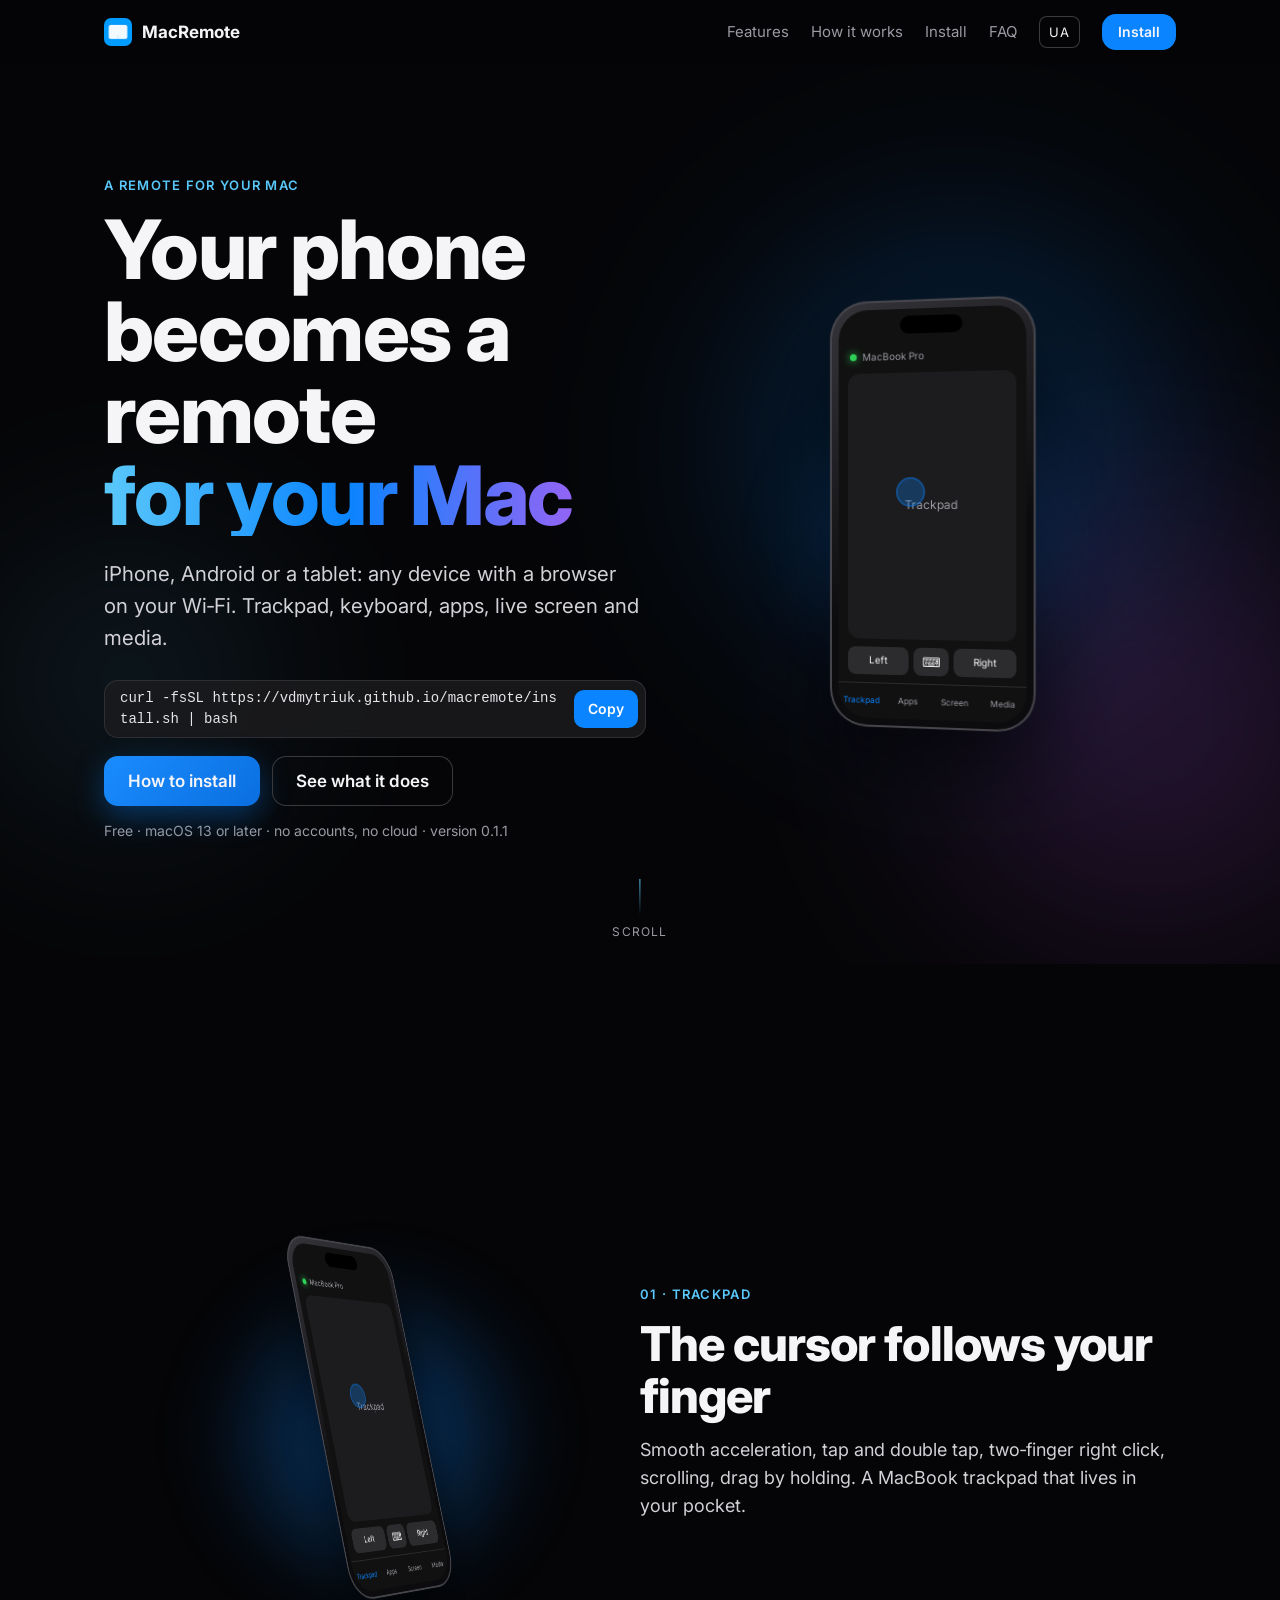
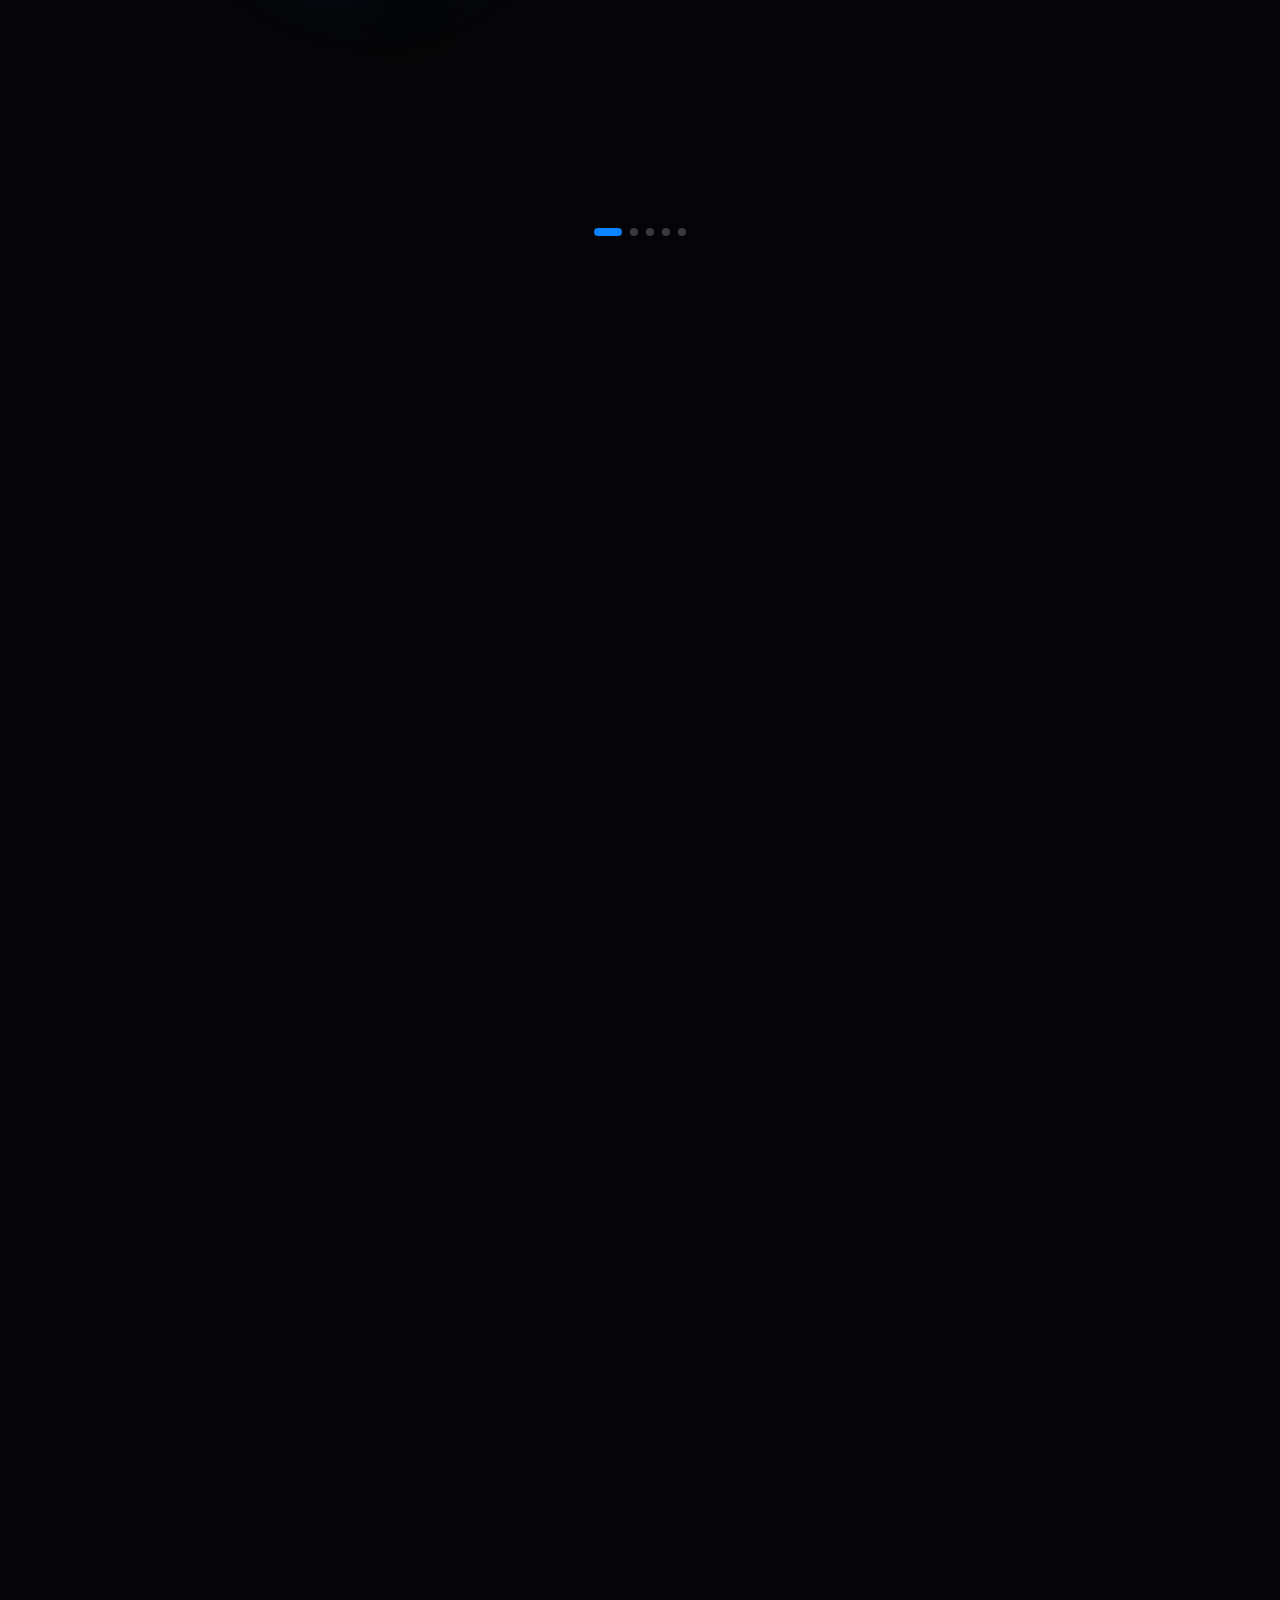
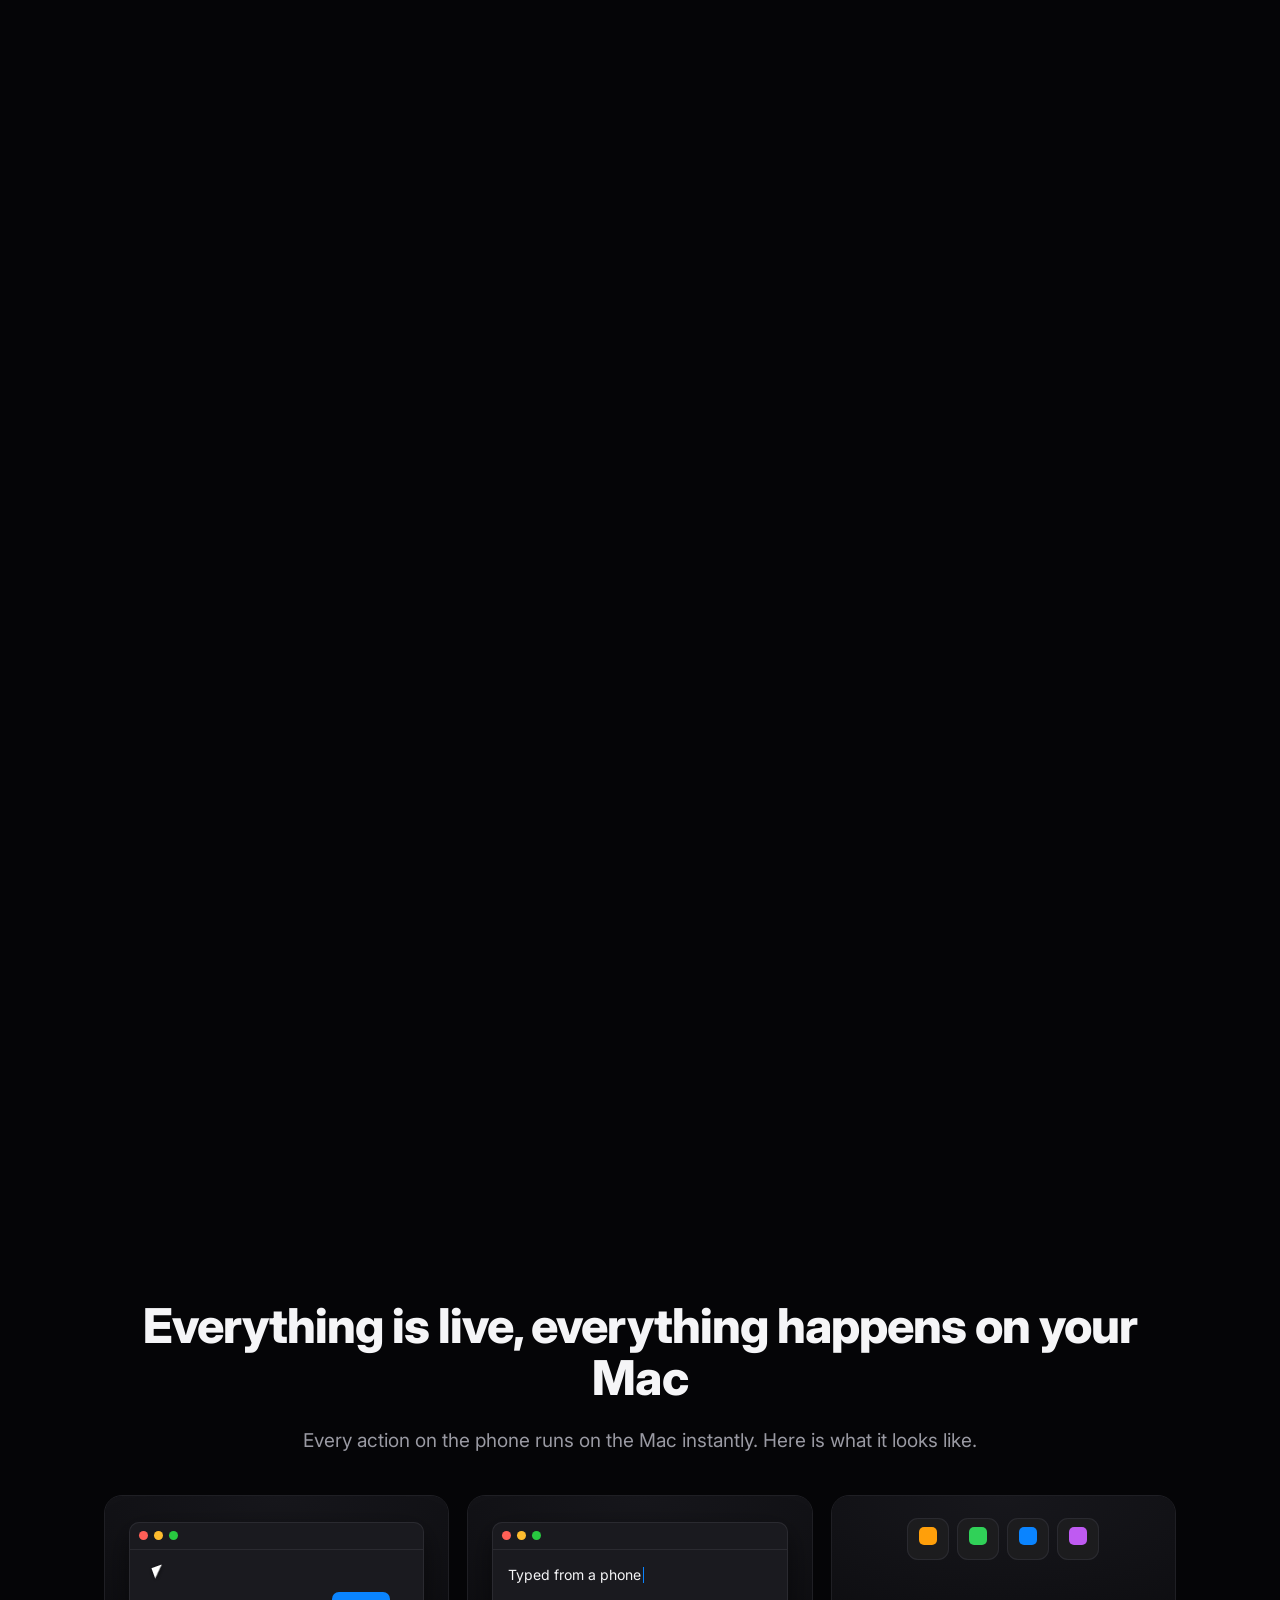
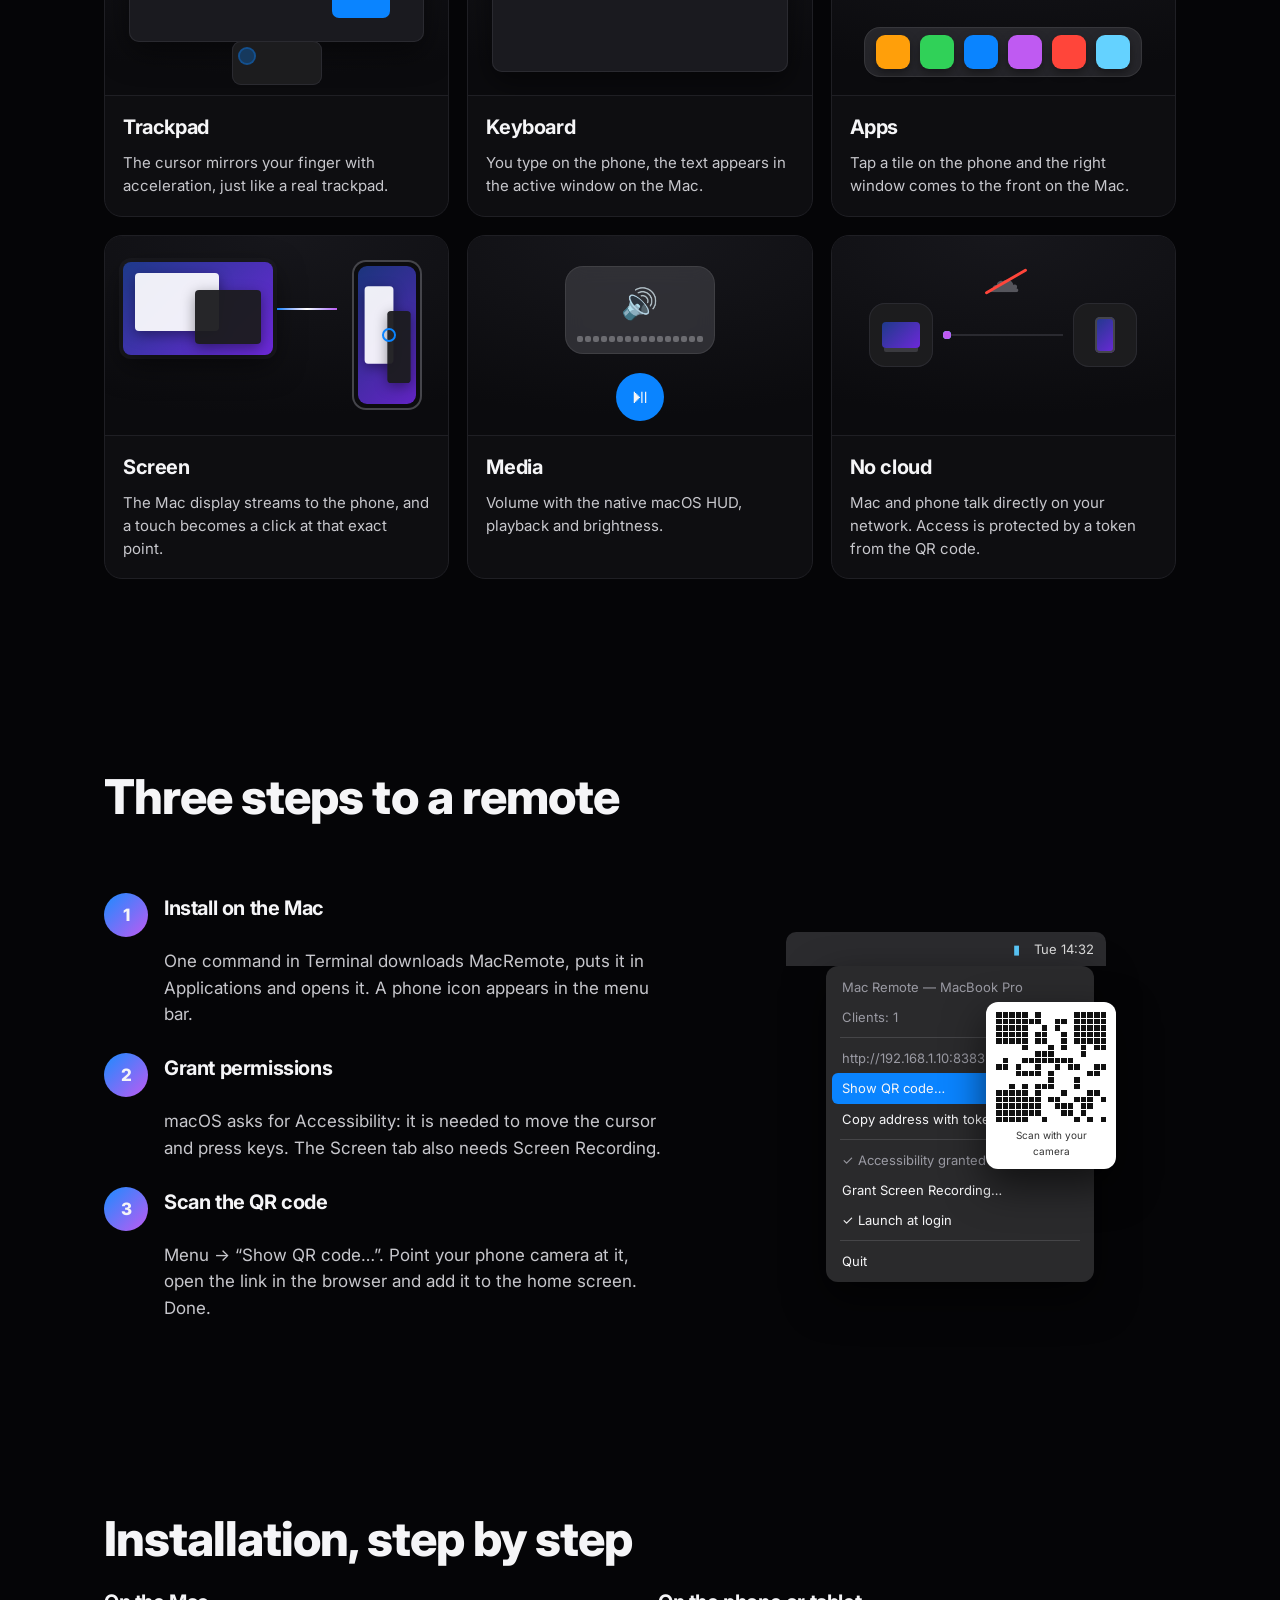
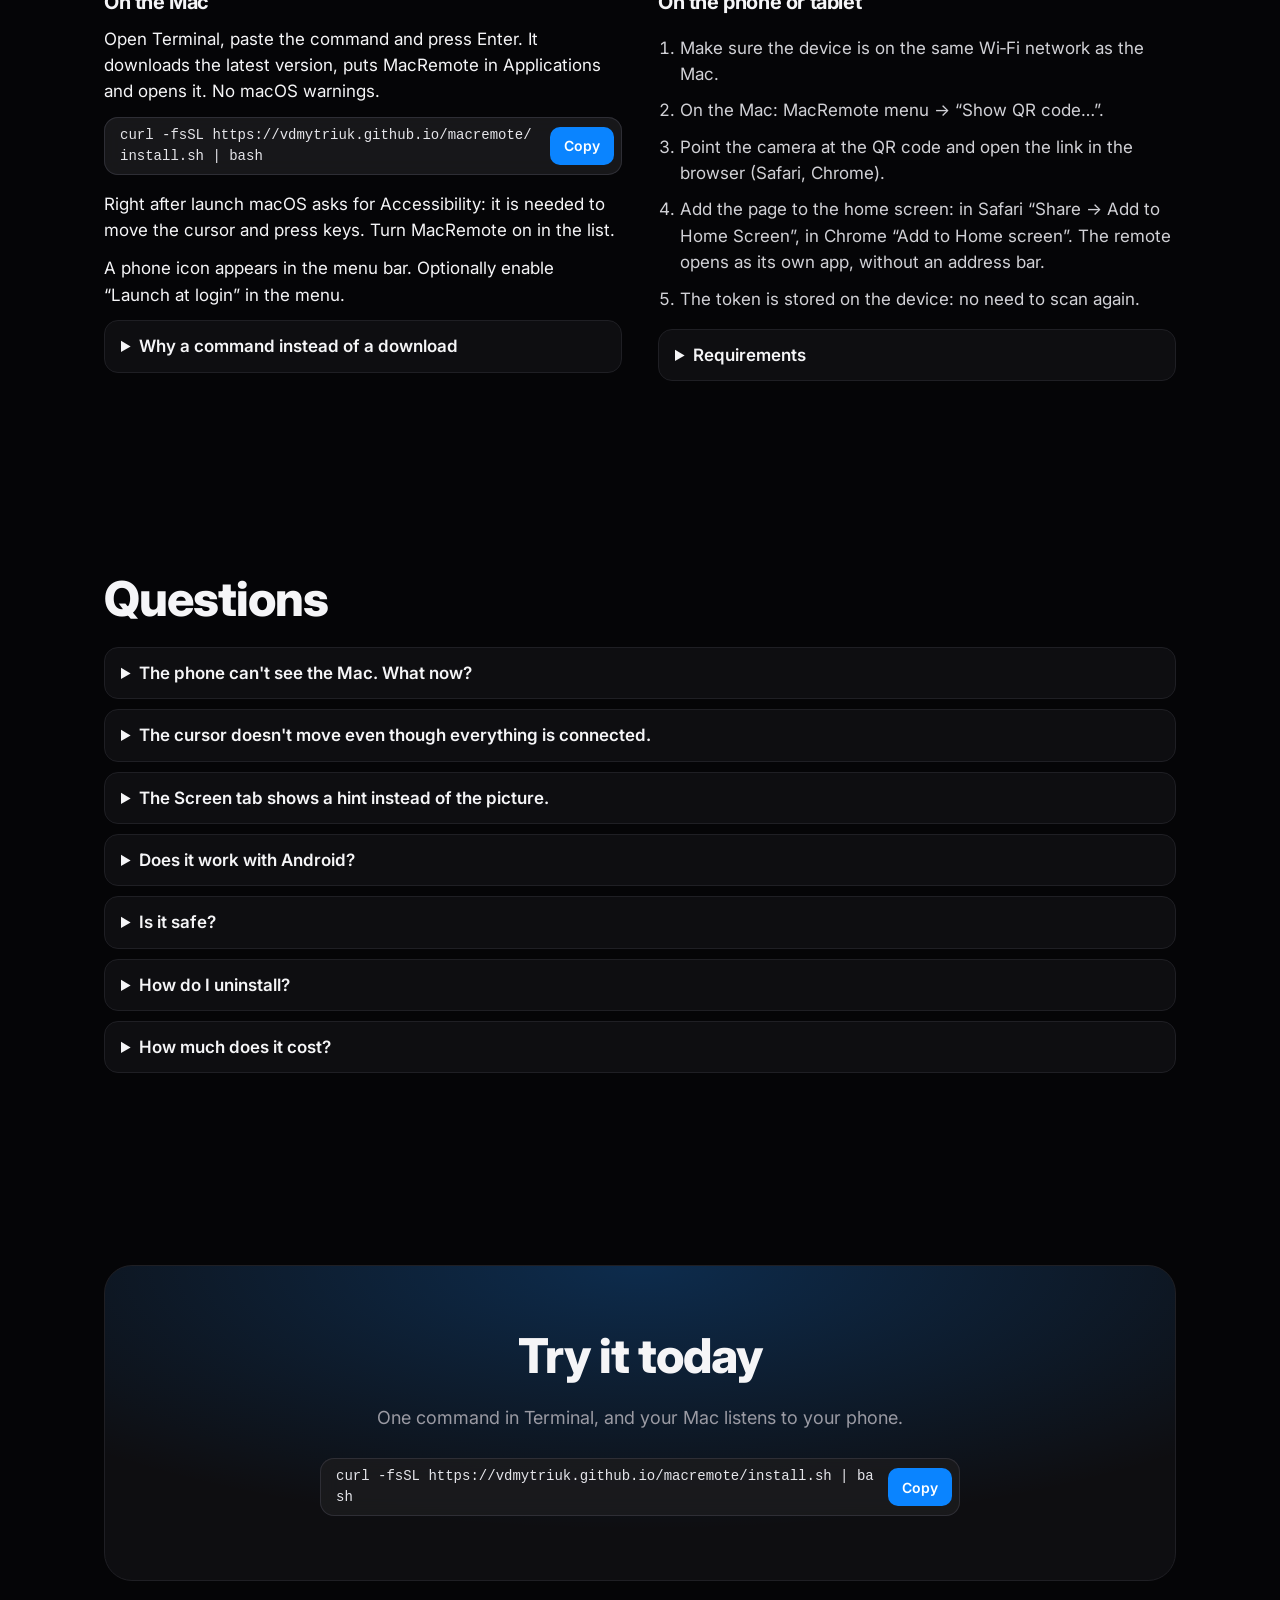
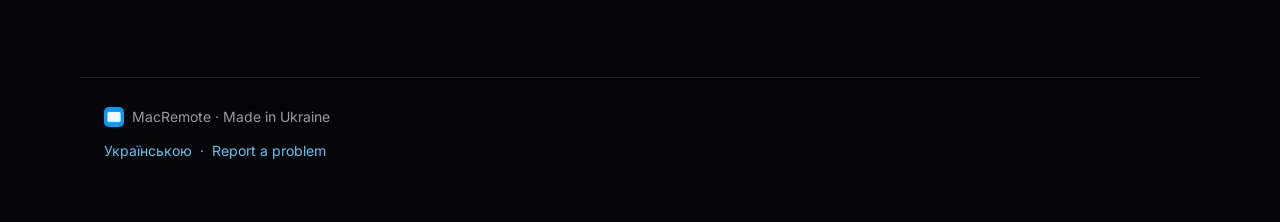
==== commit 185dabbd: "Bilingual site (en at root, uk at /uk/), full-bleed hero, install only via the curl command Co-Autho" ====
--- a/index.html
+++ b/index.html
@@ -1,15 +1,18 @@
 <!doctype html>
-<html lang="uk">
+<html lang="en">
 <head>
 <meta charset="utf-8">
 <meta name="viewport" content="width=device-width, initial-scale=1">
-<title>MacRemote — телефон стає пультом для Mac</title>
-<meta name="description" content="Будь-який телефон або планшет як трекпад, клавіатура, перемикач програм, живий екран і пульт для Mac. Працює у вашій Wi‑Fi мережі, без акаунтів і хмари. Безкоштовно.">
-<meta property="og:title" content="MacRemote — телефон стає пультом для Mac">
-<meta property="og:description" content="Трекпад, клавіатура, програми, живий екран і медіа з будь-якого пристрою з браузером. Локальна мережа, без хмари. Безкоштовно.">
+<title>MacRemote — your phone becomes a remote for your Mac</title>
+<meta name="description" content="Any phone or tablet as a trackpad, keyboard, app switcher, live screen and media remote for your Mac. Works on your Wi‑Fi, no accounts, no cloud. Free.">
+<meta property="og:title" content="MacRemote — your phone becomes a remote for your Mac">
+<meta property="og:description" content="Any phone or tablet as a trackpad, keyboard, app switcher, live screen and media remote for your Mac. Works on your Wi‑Fi, no accounts, no cloud. Free.">
 <meta property="og:image" content="https://vdmytriuk.github.io/macremote/assets/icon-512.png">
 <meta property="og:type" content="website">
 <meta name="theme-color" content="#050507">
+<link rel="alternate" hreflang="en" href="https://vdmytriuk.github.io/macremote/">
+<link rel="alternate" hreflang="uk" href="https://vdmytriuk.github.io/macremote/uk/">
+<link rel="alternate" hreflang="x-default" href="https://vdmytriuk.github.io/macremote/">
 <link rel="icon" href="assets/favicon.png">
 <link rel="apple-touch-icon" href="assets/icon-128.png">
 <link rel="preconnect" href="https://fonts.googleapis.com">
@@ -17,17 +20,20 @@
 <link href="https://fonts.googleapis.com/css2?family=Inter:wght@400;500;600;800&display=swap" rel="stylesheet">
 <link rel="stylesheet" href="style.css">
 </head>
-<body>
+<body data-lang="en" data-base="">
 
 <header class="nav">
-  <a class="logo" href="#top"><img src="assets/icon-128.png" alt="" width="28" height="28"> MacRemote</a>
-  <nav>
-    <a href="#scene">Можливості</a>
-    <a href="#how">Як працює</a>
-    <a href="#install">Встановлення</a>
-    <a href="#faq">Питання</a>
-    <a class="btn small" href="https://github.com/vdmytriuk/macremote/releases/latest/download/MacRemote.dmg">Завантажити</a>
-  </nav>
+  <div class="nav-inner">
+    <a class="logo" href="#top"><img src="assets/icon-128.png" alt="" width="28" height="28"> MacRemote</a>
+    <nav>
+      <a href="#scene">Features</a>
+      <a href="#how">How it works</a>
+      <a href="#install">Install</a>
+      <a href="#faq">FAQ</a>
+      <a class="lang" href="uk/" hreflang="uk">UA</a>
+      <a class="btn small" href="#install">Install</a>
+    </nav>
+  </div>
 </header>
 
 <main>
@@ -37,14 +43,18 @@
   <div class="aurora" aria-hidden="true"><i></i><i></i><i></i></div>
   <div class="hero-inner">
     <div class="hero-text">
-      <p class="eyebrow reveal" style="--i:0">Пульт для Mac</p>
-      <h1 class="reveal" style="--i:1"><span>Ваш телефон</span> <span>стає пультом</span> <span class="grad">для Mac</span></h1>
-      <p class="lead reveal" style="--i:2">iPhone, Android чи планшет: будь-який пристрій із браузером у вашій Wi‑Fi мережі. Трекпад, клавіатура, програми, живий екран і медіа.</p>
-      <div class="cta reveal" style="--i:3">
-        <a class="btn primary" href="https://github.com/vdmytriuk/macremote/releases/latest/download/MacRemote.dmg">Завантажити для macOS</a>
-        <a class="btn ghost" href="#install">Як встановити</a>
-      </div>
-      <p class="meta reveal" style="--i:4">Безкоштовно · macOS 13 або новіша · без акаунтів і хмари · версія 0.1</p>
+      <p class="eyebrow reveal" style="--i:0">A remote for your Mac</p>
+      <h1 class="reveal" style="--i:1"><span>Your phone</span> <span>becomes a remote</span> <span class="grad">for your Mac</span></h1>
+      <p class="lead reveal" style="--i:2">iPhone, Android or a tablet: any device with a browser on your Wi‑Fi. Trackpad, keyboard, apps, live screen and media.</p>
+      <div class="cmd reveal" style="--i:3">
+        <code>curl -fsSL https://vdmytriuk.github.io/macremote/install.sh | bash</code>
+        <button type="button" data-copy="curl -fsSL https://vdmytriuk.github.io/macremote/install.sh | bash" data-copied="Copied ✓">Copy</button>
+      </div>
+      <div class="cta reveal" style="--i:4">
+        <a class="btn primary" href="#install">How to install</a>
+        <a class="btn ghost" href="#scene">See what it does</a>
+      </div>
+      <p class="meta reveal" style="--i:5">Free · macOS 13 or later · no accounts, no cloud · version 0.1.1</p>
     </div>
 
     <div class="hero-device" id="heroTilt" aria-hidden="true">
@@ -54,9 +64,9 @@
           <div class="notch"></div>
           <div class="screen">
             <div class="ptop"><span class="dot"></span>MacBook Pro</div>
-            <div class="ppad"><span class="finger"></span>Трекпад</div>
-            <div class="pbar"><span>Лівий</span><span class="k">⌨</span><span>Правий</span></div>
-            <div class="ptabs"><b>Трекпад</b><span>Додатки</span><span>Екран</span><span>Медіа</span></div>
+            <div class="ppad"><span class="finger"></span>Trackpad</div>
+            <div class="pbar"><span>Left</span><span class="k">⌨</span><span>Right</span></div>
+            <div class="ptabs"><b>Trackpad</b><span>Apps</span><span>Screen</span><span>Media</span></div>
           </div>
           <div class="back"><img src="assets/icon-128.png" alt="" width="48" height="48"></div>
         </div>
@@ -64,10 +74,10 @@
       <div class="glow"></div>
     </div>
   </div>
-  <a class="scroll-hint" href="#scene"><span></span>Прокрутіть</a>
-</section>
-
-<!-- ===== Scroll scene: телефон обертається, екрани змінюються ===== -->
+  <a class="scroll-hint" href="#scene"><span></span>Scroll</a>
+</section>
+
+<!-- ===== Scroll scene ===== -->
 <section class="scene" id="scene" data-scene style="--segments:5">
   <div class="stage">
     <div class="stage-device" aria-hidden="true">
@@ -77,33 +87,33 @@
 
         <div class="screen seg" data-seg="0">
           <div class="ptop"><span class="dot"></span>MacBook Pro</div>
-          <div class="ppad"><span class="finger drift"></span>Трекпад</div>
-          <div class="pbar"><span>Лівий</span><span class="k">⌨</span><span>Правий</span></div>
-          <div class="ptabs"><b>Трекпад</b><span>Додатки</span><span>Екран</span><span>Медіа</span></div>
+          <div class="ppad"><span class="finger drift"></span>Trackpad</div>
+          <div class="pbar"><span>Left</span><span class="k">⌨</span><span>Right</span></div>
+          <div class="ptabs"><b>Trackpad</b><span>Apps</span><span>Screen</span><span>Media</span></div>
         </div>
 
         <div class="screen seg" data-seg="1">
           <div class="ptop"><span class="dot"></span>MacBook Pro</div>
-          <div class="ppad small">Трекпад</div>
+          <div class="ppad small">Trackpad</div>
           <div class="pkbd">
-            <div class="typing">Привіт, Mac<i class="caret"></i></div>
+            <div class="typing">Hello, Mac<i class="caret"></i></div>
             <div class="krow"><span>esc</span><span>tab</span><span class="on">⌘</span><span>⌥</span><span>⌃</span><span>⇧</span><span>del</span></div>
             <div class="krow"><span>home</span><span>pgup</span><span>↑</span><span>pgdn</span><span>end</span><span>⌫</span></div>
             <div class="krow"><span>⌘tab</span><span>←</span><span>↓</span><span>→</span><span class="wide">space</span><span>↩</span></div>
           </div>
-          <div class="ptabs"><b>Трекпад</b><span>Додатки</span><span>Екран</span><span>Медіа</span></div>
+          <div class="ptabs"><b>Trackpad</b><span>Apps</span><span>Screen</span><span>Media</span></div>
         </div>
 
         <div class="screen seg" data-seg="2">
           <div class="ptop"><span class="dot"></span>MacBook Pro</div>
-          <div class="plabel">Запущені</div>
+          <div class="plabel">Running</div>
           <div class="pgrid">
             <i style="--c:#ff9f0a"></i><i style="--c:#30d158"></i><i class="on" style="--c:#0a84ff"></i><i style="--c:#bf5af2"></i>
             <i style="--c:#ff453a"></i><i style="--c:#64d2ff"></i><i style="--c:#ffd60a"></i><i style="--c:#8e8e93"></i>
           </div>
-          <div class="plabel">Усі програми</div>
+          <div class="plabel">All apps</div>
           <div class="plist"><span></span><span></span><span></span><span></span></div>
-          <div class="ptabs"><span>Трекпад</span><b>Додатки</b><span>Екран</span><span>Медіа</span></div>
+          <div class="ptabs"><span>Trackpad</span><b>Apps</b><span>Screen</span><span>Media</span></div>
         </div>
 
         <div class="screen seg" data-seg="3">
@@ -115,61 +125,41 @@
               <div class="scan"></div>
             </div>
           </div>
-          <div class="pbar"><span>Лівий</span><span class="k">⌨</span><span>Правий</span></div>
-          <div class="ptabs"><span>Трекпад</span><span>Додатки</span><b>Екран</b><span>Медіа</span></div>
+          <div class="pbar"><span>Left</span><span class="k">⌨</span><span>Right</span></div>
+          <div class="ptabs"><span>Trackpad</span><span>Apps</span><b>Screen</b><span>Media</span></div>
         </div>
 
         <div class="screen seg" data-seg="4">
           <div class="ptop"><span class="dot"></span>MacBook Pro</div>
           <div class="pmedia">
             <div class="row big"><span>⏮</span><span class="play">⏯</span><span>⏭</span></div>
-            <div class="plabel">Гучність</div>
+            <div class="plabel">Volume</div>
             <div class="row"><span>−</span><span>🔇</span><span>+</span></div>
-            <div class="plabel">Яскравість</div>
+            <div class="plabel">Brightness</div>
             <div class="row"><span>☀︎−</span><span>☀︎+</span></div>
           </div>
-          <div class="ptabs"><span>Трекпад</span><span>Додатки</span><span>Екран</span><b>Медіа</b></div>
+          <div class="ptabs"><span>Trackpad</span><span>Apps</span><span>Screen</span><b>Media</b></div>
         </div>
       </div>
       <div class="glow"></div>
     </div>
 
     <div class="captions">
-      <div class="caption" data-seg="0">
-        <p class="eyebrow">01 · Трекпад</p>
-        <h2>Курсор слухається пальця</h2>
-        <p>Плавне прискорення, тап і подвійний тап, правий клік двома пальцями, скрол, перетягування утриманням. Як трекпад MacBook, тільки в кишені.</p>
-      </div>
-      <div class="caption" data-seg="1">
-        <p class="eyebrow">02 · Клавіатура</p>
-        <h2>Ваша клавіатура, ваші мови</h2>
-        <p>Друкуйте рідною клавіатурою телефона: текст іде на Mac як є, розкладка не має значення. Стрілки, Esc, ⌘-комбінації та липкі модифікатори завжди поруч.</p>
-      </div>
-      <div class="caption" data-seg="2">
-        <p class="eyebrow">03 · Програми</p>
-        <h2>Перемикайтесь одним дотиком</h2>
-        <p>Запущені програми плиткою з іконками. Тап перемикає, утримання ховає або закриває. Список усіх програм із пошуком, щоб запустити будь-що.</p>
-      </div>
-      <div class="caption" data-seg="3">
-        <p class="eyebrow">04 · Екран</p>
-        <h2>Mac на екрані телефона</h2>
-        <p>Жива картинка дисплея. Дотик переносить курсор у цю точку, тап клікає, два пальці скролять. Зручно з дивана або з іншої кімнати.</p>
-      </div>
-      <div class="caption" data-seg="4">
-        <p class="eyebrow">05 · Медіа</p>
-        <h2>Пульт, який завжди з вами</h2>
-        <p>Play, Pause, наступний трек у будь-якому плеєрі, гучність із рідним HUD, звук і яскравість. Без пошуку Mac у темряві.</p>
-      </div>
+      <div class="caption" data-seg="0"><p class="eyebrow">01 · Trackpad</p><h2>The cursor follows your finger</h2><p>Smooth acceleration, tap and double tap, two‑finger right click, scrolling, drag by holding. A MacBook trackpad that lives in your pocket.</p></div>
+      <div class="caption" data-seg="1"><p class="eyebrow">02 · Keyboard</p><h2>Your keyboard, your languages</h2><p>Type on your phone's own keyboard: the text lands on the Mac as is, whatever layout the Mac has. Arrows, Esc, ⌘ shortcuts and sticky modifiers are always one tap away.</p></div>
+      <div class="caption" data-seg="2"><p class="eyebrow">03 · Apps</p><h2>Switch apps with a tap</h2><p>Running apps as tiles with their icons. Tap to switch, hold to hide or quit. A searchable list of every installed app to launch anything.</p></div>
+      <div class="caption" data-seg="3"><p class="eyebrow">04 · Screen</p><h2>Your Mac on your phone</h2><p>A live view of the display. Touch to move the cursor to that spot, tap to click, two fingers to scroll. Handy from the couch or another room.</p></div>
+      <div class="caption" data-seg="4"><p class="eyebrow">05 · Media</p><h2>A remote that is always with you</h2><p>Play, pause and next track in any player, volume with the native HUD, mute and brightness. No more hunting for the Mac in the dark.</p></div>
     </div>
 
     <div class="progress" aria-hidden="true"><i data-seg="0"></i><i data-seg="1"></i><i data-seg="2"></i><i data-seg="3"></i><i data-seg="4"></i></div>
   </div>
 </section>
 
-<!-- ===== Демо ===== -->
+<!-- ===== Demos ===== -->
 <section class="demos" id="demos">
-  <h2 class="reveal">Усе живе, усе на вашому Mac</h2>
-  <p class="sub reveal" style="--i:1">Кожна дія з телефона миттєво виконується на Mac. Нижче так, як це виглядає.</p>
+  <h2 class="reveal">Everything is live, everything happens on your Mac</h2>
+  <p class="sub reveal" style="--i:1">Every action on the phone runs on the Mac instantly. Here is what it looks like.</p>
   <div class="grid">
 
     <article class="demo reveal" style="--i:0">
@@ -181,19 +171,19 @@
         </div>
         <div class="minipad"><span class="finger drift2"></span></div>
       </div>
-      <h3>Трекпад</h3>
-      <p>Курсор повторює рух пальця з прискоренням, як на справжньому трекпаді.</p>
+      <h3>Trackpad</h3>
+      <p>The cursor mirrors your finger with acceleration, just like a real trackpad.</p>
     </article>
 
     <article class="demo reveal" style="--i:1">
       <div class="art">
         <div class="macwin doc">
           <div class="bar"><i></i><i></i><i></i></div>
-          <div class="text"><span class="typed" data-text="Це надруковано з телефона. Українською, англійською, будь-якою."></span><i class="caret"></i></div>
-        </div>
-      </div>
-      <h3>Клавіатура</h3>
-      <p>Друкуєте на телефоні, текст з'являється в активному вікні Mac.</p>
+          <div class="text"><span class="typed" data-text="Typed from a phone. In English, Ukrainian, any language."></span><i class="caret"></i></div>
+        </div>
+      </div>
+      <h3>Keyboard</h3>
+      <p>You type on the phone, the text appears in the active window on the Mac.</p>
     </article>
 
     <article class="demo reveal" style="--i:2">
@@ -205,22 +195,18 @@
           <i style="--c:#ff9f0a"></i><i style="--c:#30d158"></i><i style="--c:#0a84ff" class="on"></i><i style="--c:#bf5af2"></i>
         </div>
       </div>
-      <h3>Програми</h3>
-      <p>Тап по плитці на телефоні, і на Mac активується потрібне вікно.</p>
+      <h3>Apps</h3>
+      <p>Tap a tile on the phone and the right window comes to the front on the Mac.</p>
     </article>
 
     <article class="demo reveal" style="--i:3">
       <div class="art">
-        <div class="macscreen">
-          <div class="win w1"></div><div class="win w2"></div>
-        </div>
+        <div class="macscreen"><div class="win w1"></div><div class="win w2"></div></div>
         <div class="beam"></div>
-        <div class="miniphone">
-          <div class="mini"><div class="win w1"></div><div class="win w2"></div><div class="tap"></div></div>
-        </div>
-      </div>
-      <h3>Екран</h3>
-      <p>Дисплей Mac транслюється на телефон, а дотик стає кліком у тій самій точці.</p>
+        <div class="miniphone"><div class="mini"><div class="win w1"></div><div class="win w2"></div><div class="tap"></div></div></div>
+      </div>
+      <h3>Screen</h3>
+      <p>The Mac display streams to the phone, and a touch becomes a click at that exact point.</p>
     </article>
 
     <article class="demo reveal" style="--i:4">
@@ -231,8 +217,8 @@
         </div>
         <div class="playbtn">⏯</div>
       </div>
-      <h3>Медіа</h3>
-      <p>Гучність із рідним HUD macOS, плеєр і яскравість.</p>
+      <h3>Media</h3>
+      <p>Volume with the native macOS HUD, playback and brightness.</p>
     </article>
 
     <article class="demo reveal" style="--i:5">
@@ -244,91 +230,75 @@
           <div class="cloud">☁︎<b></b></div>
         </div>
       </div>
-      <h3>Без хмари</h3>
-      <p>Mac і телефон спілкуються напряму у вашій мережі. Доступ захищено токеном із QR-коду.</p>
-    </article>
-
-  </div>
-</section>
-
-<!-- ===== Як працює ===== -->
+      <h3>No cloud</h3>
+      <p>Mac and phone talk directly on your network. Access is protected by a token from the QR code.</p>
+    </article>
+
+  </div>
+</section>
+
+<!-- ===== How it works ===== -->
 <section class="how" id="how">
-  <h2 class="reveal">Три кроки до пульта</h2>
+  <h2 class="reveal">Three steps to a remote</h2>
   <ol class="steps">
-    <li class="reveal" style="--i:0">
-      <span class="num">1</span>
-      <h3>Встановіть на Mac</h3>
-      <p>Завантажте DMG, перетягніть MacRemote в Applications і відкрийте. У menu bar з'явиться іконка телефону.</p>
-    </li>
-    <li class="reveal" style="--i:1">
-      <span class="num">2</span>
-      <h3>Дайте дозволи</h3>
-      <p>macOS запитає дозвіл Accessibility: він потрібен, щоб рухати курсор і натискати клавіші. Для вкладки «Екран» ще Screen Recording.</p>
-    </li>
-    <li class="reveal" style="--i:2">
-      <span class="num">3</span>
-      <h3>Відскануйте QR</h3>
-      <p>Меню → «Показати QR-код…». Наведіть камеру телефона, відкрийте посилання в браузері й додайте на головний екран. Готово.</p>
-    </li>
+    <li class="reveal" style="--i:0"><span class="num">1</span><h3>Install on the Mac</h3><p>One command in Terminal downloads MacRemote, puts it in Applications and opens it. A phone icon appears in the menu bar.</p></li>
+    <li class="reveal" style="--i:1"><span class="num">2</span><h3>Grant permissions</h3><p>macOS asks for Accessibility: it is needed to move the cursor and press keys. The Screen tab also needs Screen Recording.</p></li>
+    <li class="reveal" style="--i:2"><span class="num">3</span><h3>Scan the QR code</h3><p>Menu → “Show QR code…”. Point your phone camera at it, open the link in the browser and add it to the home screen. Done.</p></li>
   </ol>
   <div class="menu-demo reveal" style="--i:1" aria-hidden="true">
-    <div class="menubar"><span class="mb-icon">▮</span><span>Вт 14:32</span></div>
+    <div class="menubar"><span class="mb-icon">▮</span><span>Tue 14:32</span></div>
     <div class="menu">
       <div class="mi dim">Mac Remote — MacBook Pro</div>
-      <div class="mi dim">Клієнтів: 1</div>
+      <div class="mi dim">Clients: 1</div>
       <hr>
       <div class="mi dim">http://192.168.1.10:8383</div>
-      <div class="mi hl">Показати QR-код…</div>
-      <div class="mi">Копіювати адресу з токеном</div>
+      <div class="mi hl">Show QR code…</div>
+      <div class="mi">Copy address with token</div>
       <hr>
-      <div class="mi dim">✓ Дозвіл Accessibility надано</div>
-      <div class="mi">Надати дозвіл Screen Recording…</div>
-      <div class="mi">✓ Запускати при вході</div>
+      <div class="mi dim">✓ Accessibility granted</div>
+      <div class="mi">Grant Screen Recording…</div>
+      <div class="mi">✓ Launch at login</div>
       <hr>
-      <div class="mi">Вийти</div>
-    </div>
-    <div class="qr"><div class="qrgrid"></div><span>Скануйте камерою</span></div>
-  </div>
-</section>
-
-<!-- ===== Встановлення ===== -->
+      <div class="mi">Quit</div>
+    </div>
+    <div class="qr"><div class="qrgrid"></div><span>Scan with your camera</span></div>
+  </div>
+</section>
+
+<!-- ===== Install ===== -->
 <section class="install" id="install">
-  <h2 class="reveal">Встановлення крок за кроком</h2>
+  <h2 class="reveal">Installation, step by step</h2>
   <div class="two-col">
     <div class="reveal" style="--i:0">
-      <h3>На Mac</h3>
-      <p><strong>Найпростіше: одна команда в Terminal.</strong> Вона завантажує останню версію, кладе MacRemote в Applications і відкриває його. Попереджень macOS при цьому не буде.</p>
-      <div class="term"><pre><code>curl -fsSL https://vdmytriuk.github.io/macremote/install.sh | bash</code></pre></div>
-      <p>Або через Homebrew:</p>
-      <div class="term"><pre><code>brew install --cask --no-quarantine vdmytriuk/tap/macremote</code></pre></div>
-      <p>Далі дозвольте Accessibility у діалозі, що з'явиться: він потрібен, щоб рухати курсор і натискати клавіші. За бажанням увімкніть у меню «Запускати при вході».</p>
+      <h3>On the Mac</h3>
+      <p>Open Terminal, paste the command and press Enter. It downloads the latest version, puts MacRemote in Applications and opens it. No macOS warnings.</p>
+      <div class="cmd">
+        <code>curl -fsSL https://vdmytriuk.github.io/macremote/install.sh | bash</code>
+        <button type="button" data-copy="curl -fsSL https://vdmytriuk.github.io/macremote/install.sh | bash" data-copied="Copied ✓">Copy</button>
+      </div>
+      <p>Right after launch macOS asks for Accessibility: it is needed to move the cursor and press keys. Turn MacRemote on in the list.</p>
+      <p>A phone icon appears in the menu bar. Optionally enable “Launch at login” in the menu.</p>
       <details>
-        <summary>Встановлення з DMG вручну і попередження «Not Opened»</summary>
-        <ol>
-          <li>Завантажте <a href="https://github.com/vdmytriuk/macremote/releases/latest/download/MacRemote.dmg">MacRemote.dmg</a>.</li>
-          <li>При відкритті macOS покаже «“MacRemote.dmg” Not Opened. Apple could not verify…». Натисніть <strong>Done</strong> (не Move to Bin).</li>
-          <li>Відкрийте <strong>System Settings → Privacy &amp; Security</strong>, прокрутіть униз до рядка про MacRemote.dmg і натисніть <strong>Open Anyway</strong>.</li>
-          <li>Перетягніть MacRemote у теку Applications і відкрийте. Якщо попередження з'явиться знову для самого додатка, повторіть Open Anyway. Це разова дія.</li>
-        </ol>
-        <p>Так відбувається, бо додаток підписаний без платного акаунта Apple Developer і macOS не може підтвердити розробника. Код працює тільки у вашій локальній мережі і нічого не надсилає в інтернет. Альтернатива кнопці Open Anyway у Terminal, коли файл уже в Downloads:</p>
-        <pre><code>xattr -d com.apple.quarantine ~/Downloads/MacRemote.dmg</code></pre>
+        <summary>Why a command instead of a download</summary>
+        <p>macOS quarantines files downloaded by a browser and blocks apps without a paid Apple Developer signature: you get a “Not Opened” dialog that has to be bypassed in System Settings. The command downloads the same disk image without quarantine, so everything opens right away.</p>
+        <p>The script is open: read it at the address in the command. It only downloads the image from GitHub Releases, copies the app to Applications and opens it. Nothing else on your Mac is touched.</p>
       </details>
     </div>
     <div class="reveal" style="--i:1">
-      <h3>На телефоні або планшеті</h3>
+      <h3>On the phone or tablet</h3>
       <ol>
-        <li>Переконайтесь, що пристрій у тій самій Wi‑Fi мережі, що й Mac.</li>
-        <li>На Mac: меню MacRemote → «Показати QR-код…».</li>
-        <li>Наведіть камеру на QR і відкрийте посилання в браузері (Safari, Chrome).</li>
-        <li>Додайте сторінку на головний екран: у Safari «Поділитися → На Початковий екран», у Chrome «Додати на головний екран». Пульт відкриватиметься як окремий додаток, без адресного рядка.</li>
-        <li>Токен зберігається на пристрої: повторно сканувати не треба.</li>
+        <li>Make sure the device is on the same Wi‑Fi network as the Mac.</li>
+        <li>On the Mac: MacRemote menu → “Show QR code…”.</li>
+        <li>Point the camera at the QR code and open the link in the browser (Safari, Chrome).</li>
+        <li>Add the page to the home screen: in Safari “Share → Add to Home Screen”, in Chrome “Add to Home screen”. The remote opens as its own app, without an address bar.</li>
+        <li>The token is stored on the device: no need to scan again.</li>
       </ol>
       <details>
-        <summary>Вимоги</summary>
+        <summary>Requirements</summary>
         <ul>
-          <li>macOS 13 Ventura або новіша, Apple Silicon або Intel.</li>
-          <li>iPhone, iPad, Android-телефон чи планшет із сучасним браузером.</li>
-          <li>Спільна Wi‑Fi мережа. Гостьові мережі часто ізолюють пристрої одне від одного.</li>
+          <li>macOS 13 Ventura or later, Apple Silicon or Intel.</li>
+          <li>iPhone, iPad, Android phone or tablet with a modern browser.</li>
+          <li>A shared Wi‑Fi network. Guest networks often isolate devices from each other.</li>
         </ul>
       </details>
     </div>
@@ -337,50 +307,32 @@
 
 <!-- ===== FAQ ===== -->
 <section class="faq" id="faq">
-  <h2 class="reveal">Питання</h2>
-  <details class="reveal" style="--i:0">
-    <summary>Телефон не бачить Mac. Що робити?</summary>
-    <p>Перевірте, що обидва пристрої в одній мережі і що це не гостьова мережа. Якщо на Mac увімкнений фаєрвол (System Settings → Network → Firewall), дозвольте MacRemote вхідні з'єднання. Використовуються порти 8383 і 8384.</p>
-  </details>
-  <details class="reveal" style="--i:1">
-    <summary>Курсор не рухається, хоча все підключено.</summary>
-    <p>Не надано дозвіл Accessibility. Відкрийте меню MacRemote: якщо там є пункт «Надати дозвіл Accessibility…», натисніть його. Після оновлення додатка дозвіл іноді доводиться зняти й дати знову.</p>
-  </details>
-  <details class="reveal" style="--i:2">
-    <summary>Вкладка «Екран» показує підказку замість картинки.</summary>
-    <p>Потрібен дозвіл Screen Recording: меню MacRemote → «Надати дозвіл Screen Recording…», увімкніть MacRemote у списку і перезапустіть додаток.</p>
-  </details>
-  <details class="reveal" style="--i:3">
-    <summary>Чи працює з Android?</summary>
-    <p>Так. Пульт це веб-сторінка, тому підходить будь-який пристрій із сучасним браузером: iPhone, iPad, Android-телефони й планшети.</p>
-  </details>
-  <details class="reveal" style="--i:4">
-    <summary>Це безпечно?</summary>
-    <p>Керувати Mac може лише той, у кого є токен із QR-коду. Трафік не виходить за межі вашої локальної мережі, сервера й акаунтів немає. У публічних мережах, яким ви не довіряєте, додаток краще закрити.</p>
-  </details>
-  <details class="reveal" style="--i:5">
-    <summary>Як видалити?</summary>
-    <p>Меню → «Вийти», перетягніть MacRemote з Applications у кошик. Якщо вмикали «Запускати при вході», вимкніть це в меню перед видаленням. Токен і налаштування лежать у <code>~/Library/Application Support/MacRemote</code>.</p>
-  </details>
-  <details class="reveal" style="--i:6">
-    <summary>Скільки це коштує?</summary>
-    <p>Зараз безкоштовно. Якщо з'явиться платна версія, безкоштовна ніде не дінеться.</p>
-  </details>
+  <h2 class="reveal">Questions</h2>
+  <details class="reveal" style="--i:0"><summary>The phone can't see the Mac. What now?</summary><p>Check that both devices are on the same network and that it is not a guest network. If the Mac firewall is on (System Settings → Network → Firewall), allow incoming connections for MacRemote. Ports 8383 and 8384 are used.</p></details>
+  <details class="reveal" style="--i:1"><summary>The cursor doesn't move even though everything is connected.</summary><p>Accessibility is not granted. Open the MacRemote menu: if it shows “Grant Accessibility…”, click it. After an app update the permission sometimes has to be removed and granted again.</p></details>
+  <details class="reveal" style="--i:2"><summary>The Screen tab shows a hint instead of the picture.</summary><p>Screen Recording is required: MacRemote menu → “Grant Screen Recording…”, turn MacRemote on in the list and relaunch the app.</p></details>
+  <details class="reveal" style="--i:3"><summary>Does it work with Android?</summary><p>Yes. The remote is a web page, so any device with a modern browser works: iPhone, iPad, Android phones and tablets.</p></details>
+  <details class="reveal" style="--i:4"><summary>Is it safe?</summary><p>Only someone with the token from the QR code can control the Mac. Traffic never leaves your local network, there is no server and no accounts. On public networks you don't trust, just quit the app.</p></details>
+  <details class="reveal" style="--i:5"><summary>How do I uninstall?</summary><p>Menu → “Quit”, then drag MacRemote from Applications to the Bin. If you enabled “Launch at login”, turn it off in the menu first. The token and settings live in ~/Library/Application Support/MacRemote.</p></details>
+  <details class="reveal" style="--i:6"><summary>How much does it cost?</summary><p>It is free for now. If a paid version ever appears, the free one is not going anywhere.</p></details>
 </section>
 
 <section class="final">
   <div class="final-inner reveal">
-    <h2>Спробуйте вже сьогодні</h2>
-    <p>Одна хвилина на встановлення, і Mac слухається вашого телефона.</p>
-    <a class="btn primary big" href="https://github.com/vdmytriuk/macremote/releases/latest/download/MacRemote.dmg">Завантажити для macOS</a>
+    <h2>Try it today</h2>
+    <p>One command in Terminal, and your Mac listens to your phone.</p>
+    <div class="cmd center">
+      <code>curl -fsSL https://vdmytriuk.github.io/macremote/install.sh | bash</code>
+      <button type="button" data-copy="curl -fsSL https://vdmytriuk.github.io/macremote/install.sh | bash" data-copied="Copied ✓">Copy</button>
+    </div>
   </div>
 </section>
 
 </main>
 
 <footer>
-  <p><img src="assets/icon-128.png" alt="" width="20" height="20"> MacRemote · Зроблено в Україні</p>
-  <p><a href="https://github.com/vdmytriuk/macremote/releases">Версії та зміни</a> · <a href="https://github.com/vdmytriuk/macremote/issues">Повідомити про проблему</a></p>
+  <p><img src="assets/icon-128.png" alt="" width="20" height="20"> MacRemote · Made in Ukraine</p>
+  <p><a href="uk/" hreflang="uk">Українською</a> · <a href="https://github.com/vdmytriuk/macremote/issues">Report a problem</a></p>
 </footer>
 
 <script src="site.js"></script>
--- a/style.css
+++ b/style.css
@@ -15,7 +15,7 @@
   --ease: cubic-bezier(.2, .7, .2, 1);
 }
 * { box-sizing: border-box; }
-html { scroll-behavior: smooth; }
+html { scroll-behavior: smooth; overflow-x: hidden; overflow-x: clip; }
 body {
   margin: 0;
   background: var(--bg);
@@ -23,6 +23,7 @@
   font: 17px/1.55 -apple-system, BlinkMacSystemFont, "SF Pro Text", "Inter", "Segoe UI", Roboto, sans-serif;
   -webkit-font-smoothing: antialiased;
   overflow-x: hidden;
+  overflow-x: clip;
 }
 a { color: var(--accent-2); text-decoration: none; }
 a:hover { text-decoration: underline; }
@@ -44,10 +45,10 @@
 /* ---------- Навігація ---------- */
 .nav {
   position: sticky; top: 0; z-index: 20;
-  display: flex; align-items: center; justify-content: space-between; gap: 16px;
-  max-width: var(--max); margin: 0 auto; padding: 14px 24px;
   background: rgba(5, 5, 7, .7); backdrop-filter: saturate(180%) blur(16px); -webkit-backdrop-filter: saturate(180%) blur(16px);
 }
+.nav-inner { display: flex; align-items: center; justify-content: space-between; gap: 16px; max-width: var(--max); margin: 0 auto; padding: 14px 24px; }
+.nav nav a.lang { padding: 6px 10px; border-radius: 8px; box-shadow: inset 0 0 0 1px #3a3a3d; font-size: 13px; letter-spacing: .06em; color: var(--text); }
 .logo { display: flex; align-items: center; gap: 10px; color: var(--text); font-weight: 700; font-size: 17px; }
 .logo img { border-radius: 7px; }
 .nav nav { display: flex; align-items: center; gap: 22px; }
@@ -70,8 +71,8 @@
 .btn.small { height: 36px; padding: 0 16px; font-size: 14px; background: var(--accent); }
 .btn.big { height: 58px; padding: 0 34px; font-size: 18px; }
 
-/* ---------- Hero ---------- */
-.hero { position: relative; min-height: 100vh; display: flex; flex-direction: column; justify-content: center; padding-top: 40px; padding-bottom: 40px; overflow: visible; }
+/* ---------- Hero: на всю ширину вікна, щоб сяйво не обрізалось ---------- */
+.hero { position: relative; min-height: 100vh; display: flex; flex-direction: column; justify-content: center; max-width: none; padding: 40px 0; overflow: hidden; }
 .aurora { position: absolute; inset: 0; z-index: -1; overflow: hidden; pointer-events: none; }
 .aurora i {
   position: absolute; width: 60vw; height: 60vw; border-radius: 50%; filter: blur(80px); opacity: .55;
@@ -81,12 +82,21 @@
 .aurora i:nth-child(2) { left: 60%; top: 30%; background: radial-gradient(circle, rgba(191, 90, 242, .4), transparent 60%); animation-duration: 24s; }
 .aurora i:nth-child(3) { left: -10%; top: 40%; width: 40vw; height: 40vw; background: radial-gradient(circle, rgba(90, 200, 250, .25), transparent 60%); animation-duration: 21s; }
 @keyframes drift { from { transform: translate(0, 0) scale(1); } to { transform: translate(-8%, 6%) scale(1.15); } }
-.hero-inner { display: grid; grid-template-columns: 1.05fr .95fr; gap: 40px; align-items: center; }
+.hero-inner { display: grid; grid-template-columns: 1.05fr .95fr; gap: 40px; align-items: center; width: 100%; max-width: var(--max); margin: 0 auto; padding: 0 24px; }
 .hero h1 { font-size: clamp(42px, 6.4vw, 84px); line-height: 1.0; margin-bottom: 22px; }
 .hero h1 span { display: block; }
 .grad { background: linear-gradient(90deg, #5ac8fa, #0a84ff 45%, #bf5af2); -webkit-background-clip: text; background-clip: text; color: transparent; }
 .lead { font-size: clamp(18px, 1.6vw, 21px); color: #d1d1d6; max-width: 32em; }
-.cta { display: flex; gap: 12px; flex-wrap: wrap; margin: 28px 0 16px; }
+.cta { display: flex; gap: 12px; flex-wrap: wrap; margin: 18px 0 14px; }
+
+/* Команда встановлення з кнопкою копіювання */
+.cmd { display: flex; align-items: center; gap: 10px; max-width: 640px; margin: 26px 0 0; padding: 8px 8px 8px 16px; border-radius: 14px; background: rgba(28, 28, 30, .85); box-shadow: inset 0 0 0 1px #2e2e35; backdrop-filter: blur(10px); }
+.cmd code { flex: 1; background: transparent; padding: 0; font: 14px/1.5 ui-monospace, SFMono-Regular, Menlo, Consolas, monospace; color: #e5e5ea; white-space: pre-wrap; word-break: break-all; }
+.cmd button { flex: none; height: 38px; padding: 0 14px; border: 0; border-radius: 10px; background: var(--accent); color: #fff; font-family: inherit; font-size: 14px; font-weight: 600; cursor: pointer; transition: background .15s, transform .15s; }
+.cmd button:hover { background: #2a94ff; transform: translateY(-1px); }
+.cmd button.done { background: var(--ok); color: #05320f; }
+.cmd.center { margin: 0 auto; }
+.install .cmd { margin: 12px 0 16px; }
 .meta { color: var(--muted); font-size: 14px; }
 .scroll-hint { position: absolute; left: 50%; bottom: 22px; transform: translateX(-50%); color: var(--muted); font-size: 12px; letter-spacing: .1em; text-transform: uppercase; display: flex; flex-direction: column; align-items: center; gap: 8px; }
 .scroll-hint span { width: 1px; height: 36px; background: linear-gradient(var(--accent-2), transparent); animation: hint 1.8s ease-in-out infinite; }
@@ -151,7 +161,7 @@
 
 /* ---------- Сцена з прокруткою ---------- */
 .scene { position: relative; height: calc(var(--segments) * 100vh + 60vh); max-width: none; padding: 0; }
-.stage { position: sticky; top: 0; height: 100vh; display: grid; grid-template-columns: 1fr 1fr; align-items: center; max-width: var(--max); margin: 0 auto; padding: 0 24px; }
+.stage { position: sticky; top: 0; height: 100vh; display: grid; grid-template-columns: 1fr 1fr; align-items: center; max-width: var(--max); margin: 0 auto; padding: 0 24px; overflow: hidden; }
 .stage-device { position: relative; display: flex; justify-content: center; perspective: 1400px; }
 .stage-device .glow { width: 380px; height: 380px; margin: -190px 0 0 -190px; }
 .captions { position: relative; min-height: 260px; }
@@ -274,6 +284,7 @@
 .final { text-align: center; }
 .final-inner { padding: 64px 24px; border-radius: 28px; background: radial-gradient(120% 140% at 50% 0%, rgba(10, 132, 255, .25), transparent 60%), var(--bg2); border: 1px solid var(--line); }
 .final p { color: var(--muted); font-size: 18px; margin-bottom: 26px; }
+.final .cmd { text-align: left; }
 
 footer { color: var(--muted); font-size: 14px; border-top: 1px solid var(--line); padding-top: 28px; padding-bottom: 48px; }
 footer p { display: flex; align-items: center; gap: 8px; }
@@ -292,7 +303,9 @@
   .menu-demo { justify-self: start; }
 }
 @media (max-width: 600px) {
-  .nav nav a:not(.btn) { display: none; }
+  .nav nav a:not(.btn):not(.lang) { display: none; }
+  .cmd { flex-direction: column; align-items: stretch; padding: 12px; }
+  .cmd button { height: 42px; }
   .grid { grid-template-columns: 1fr; }
   main > section, footer { padding: 64px 18px; }
   .phone { width: 180px; height: 370px; }
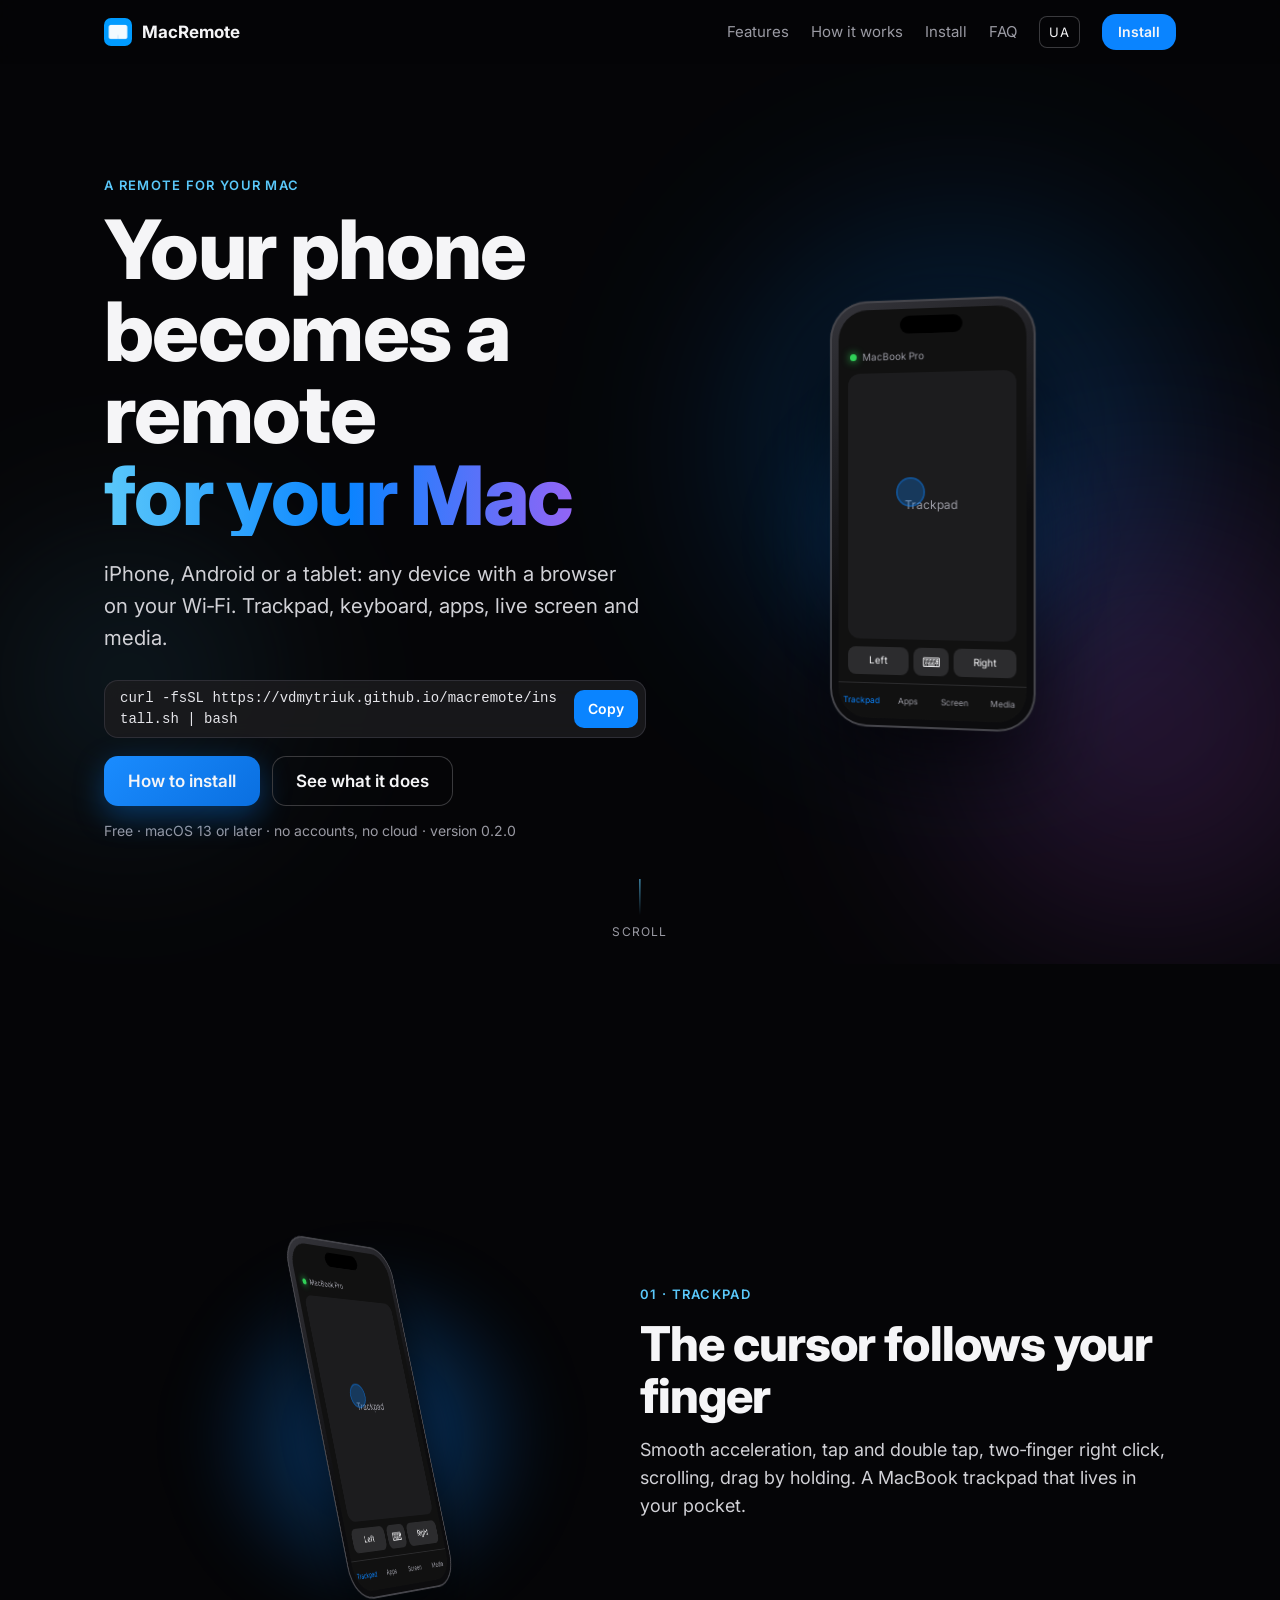
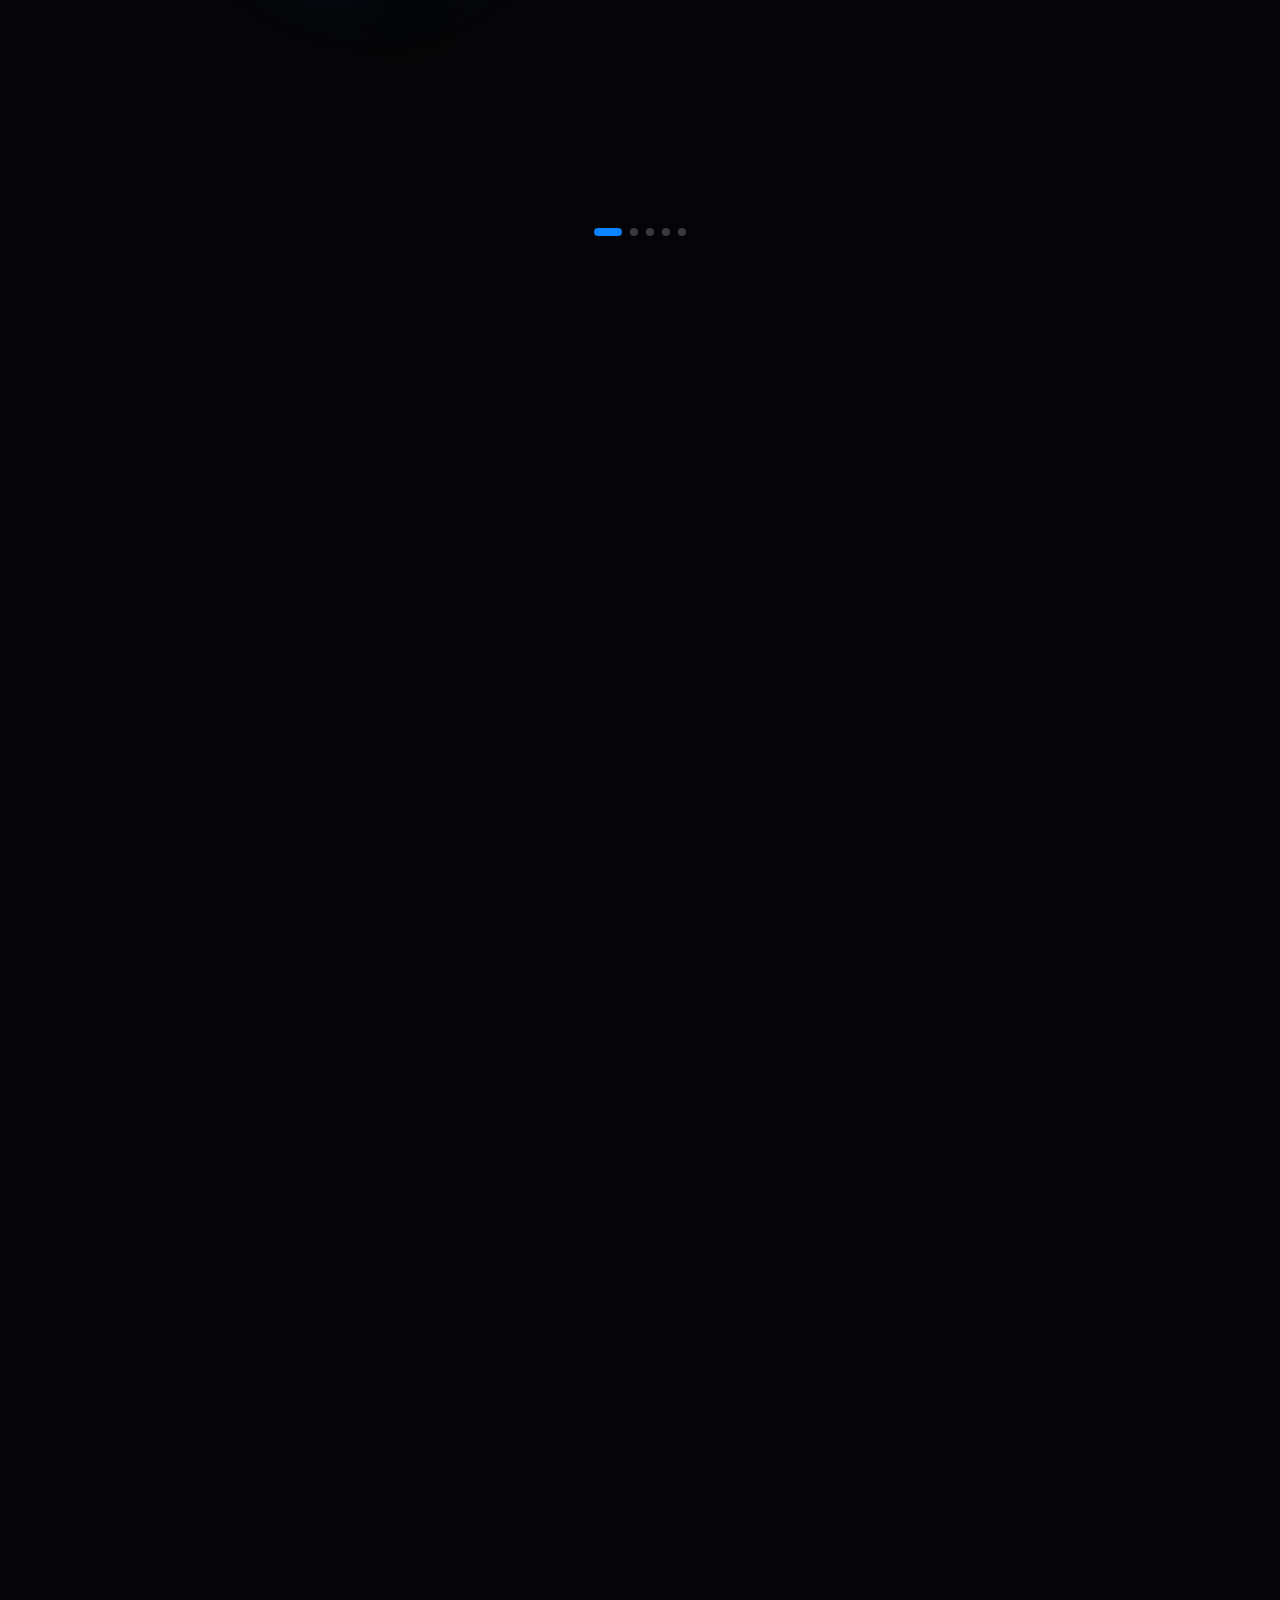
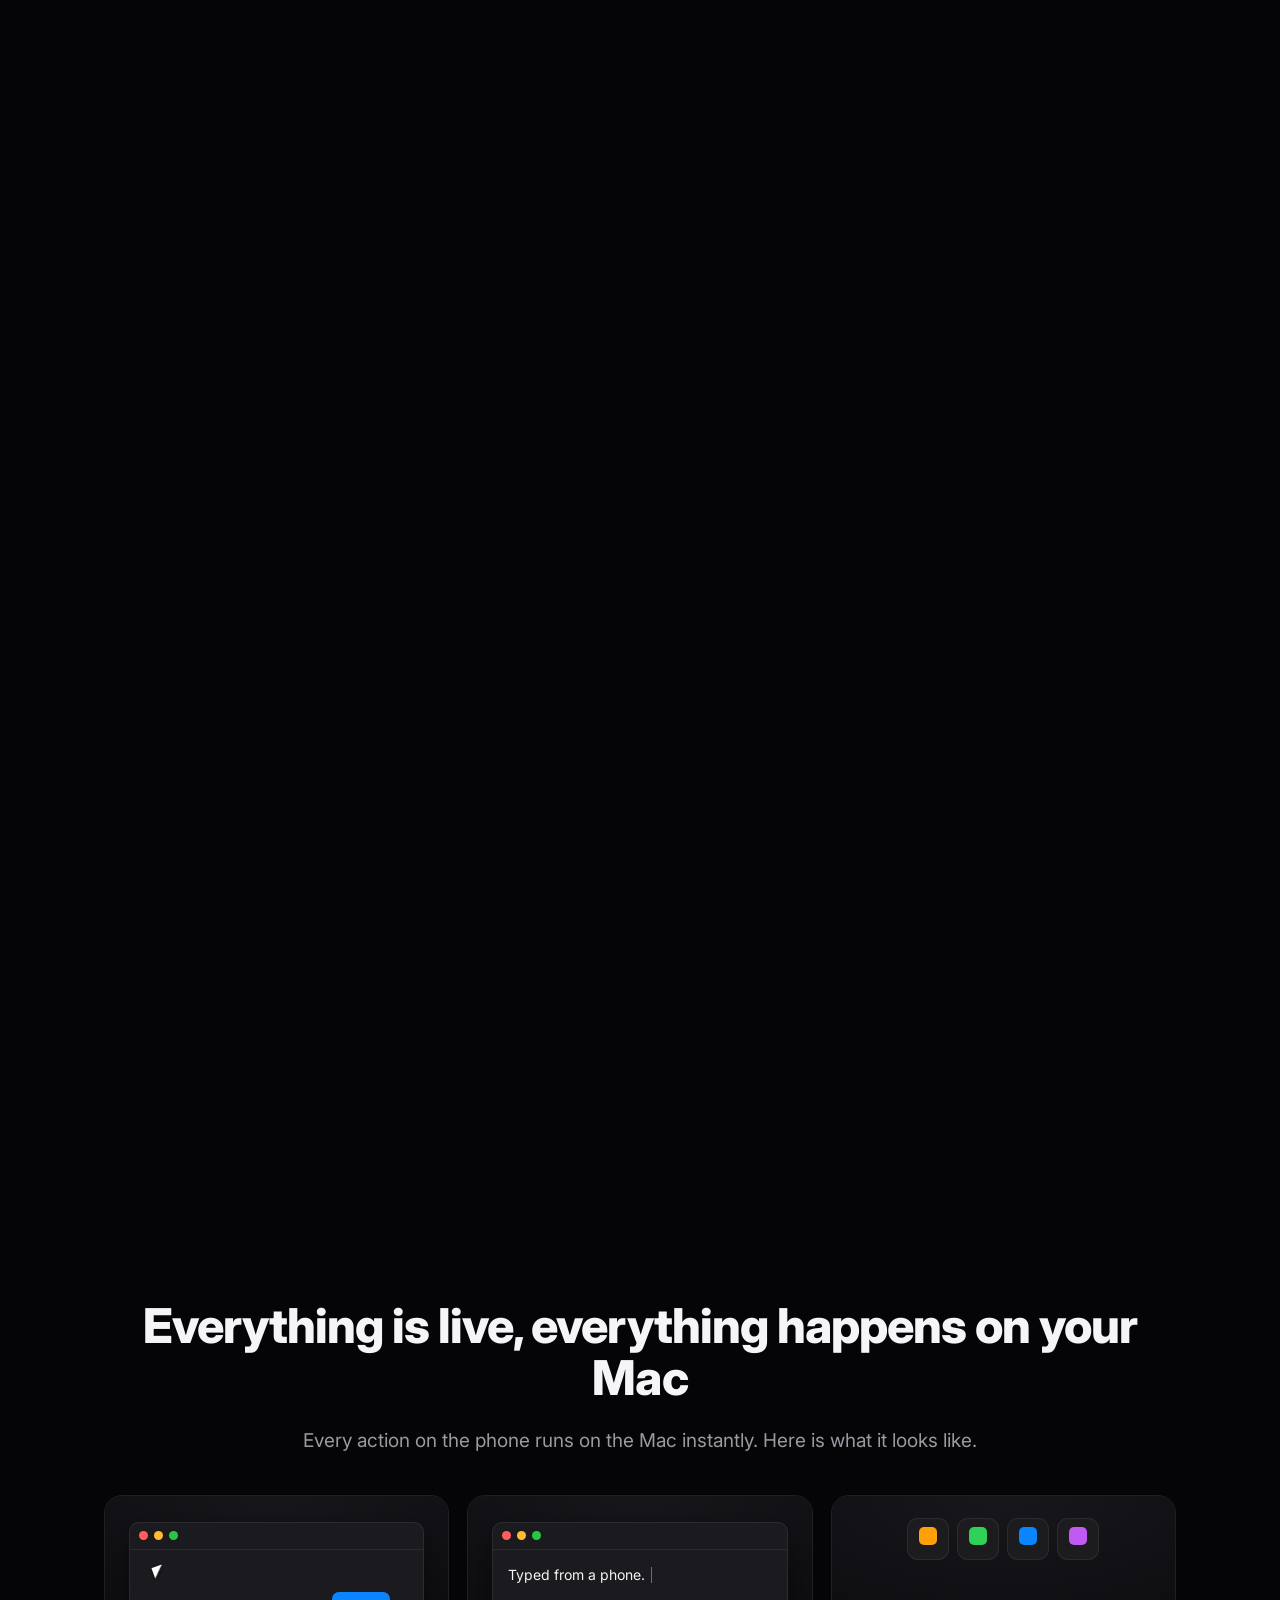
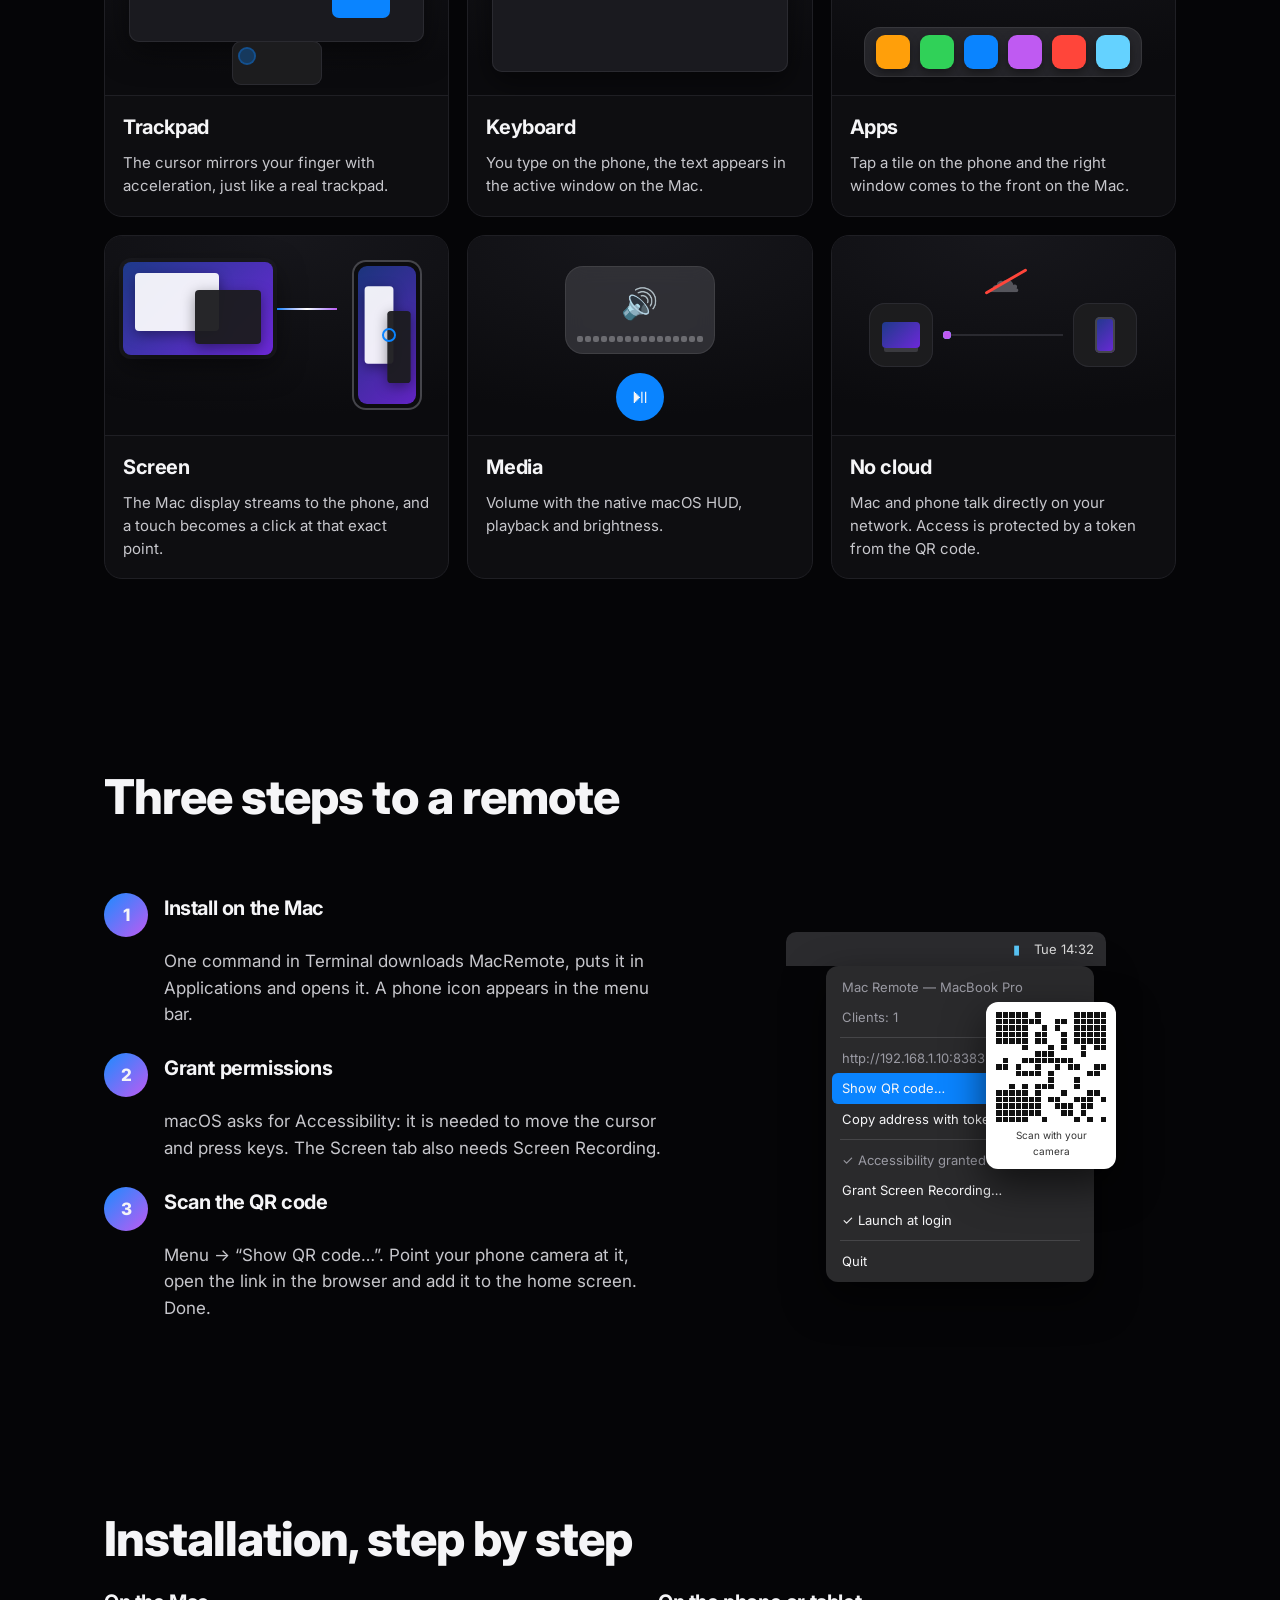
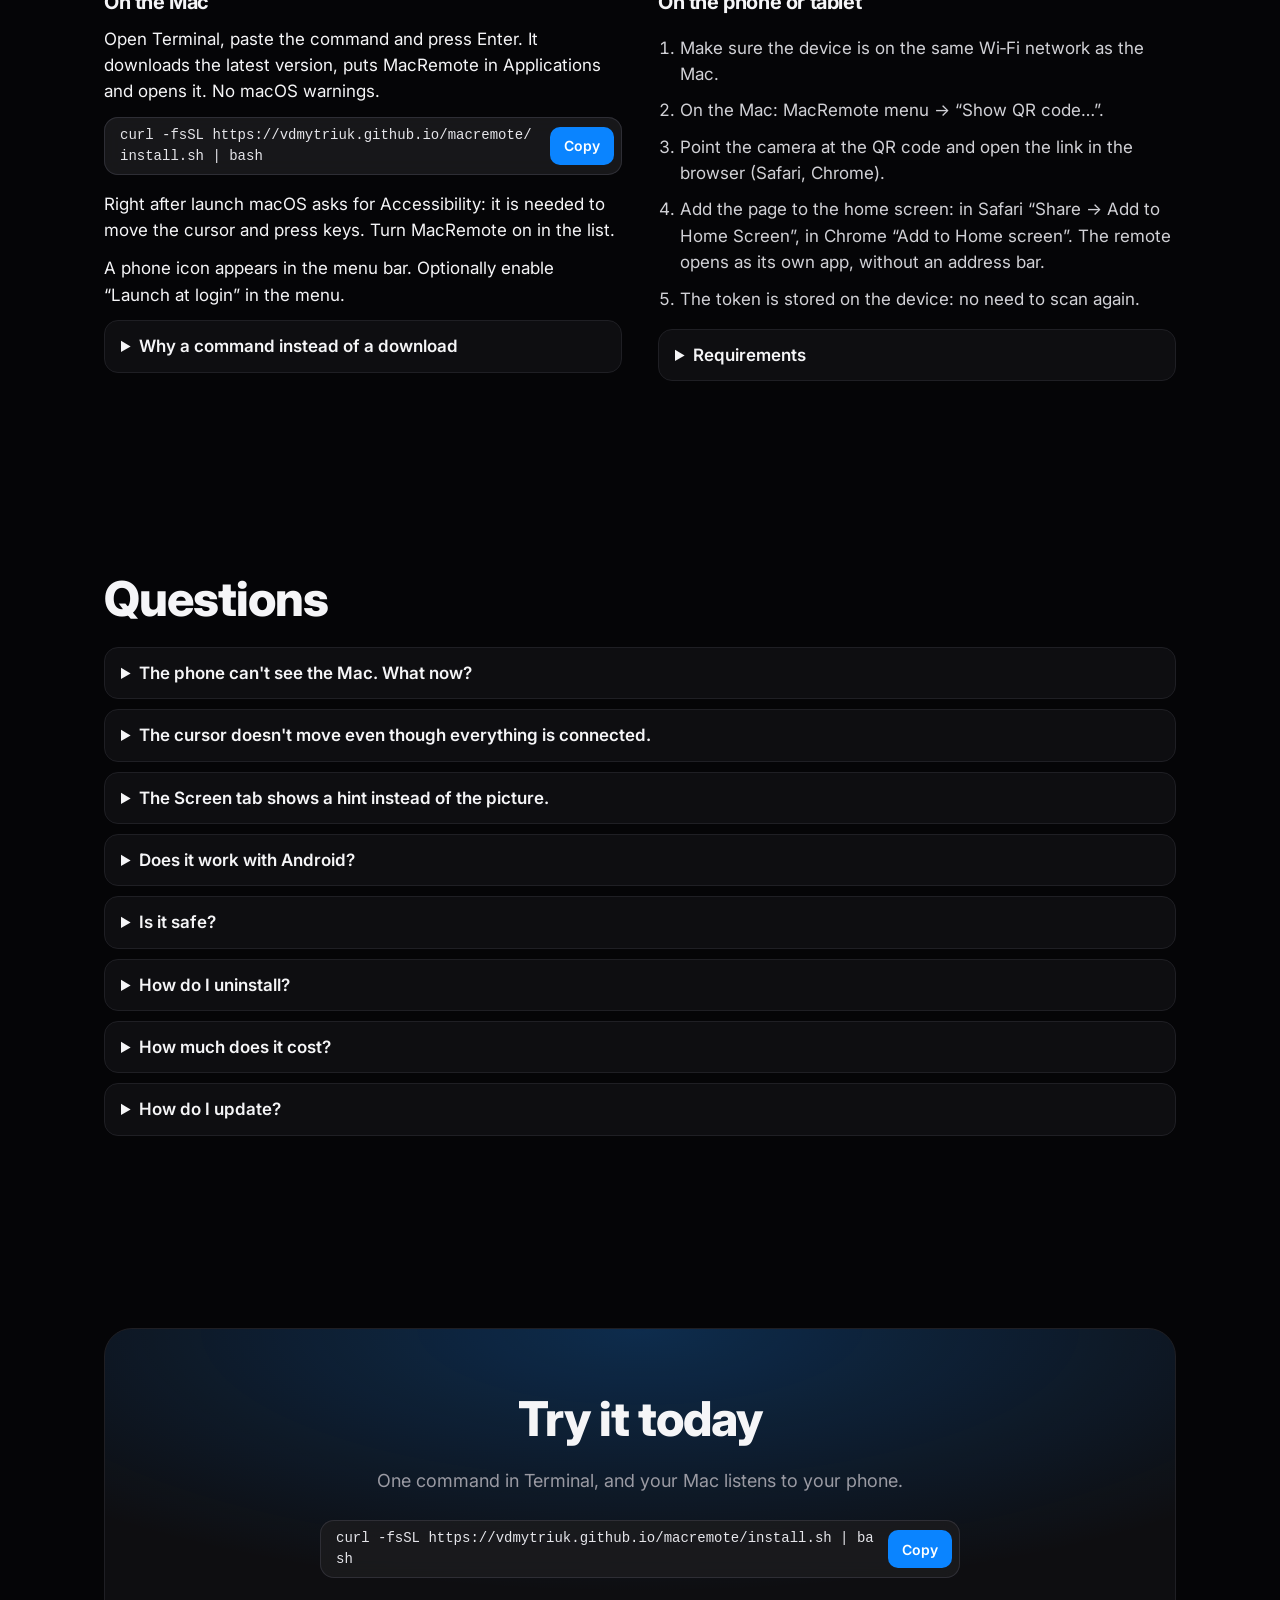
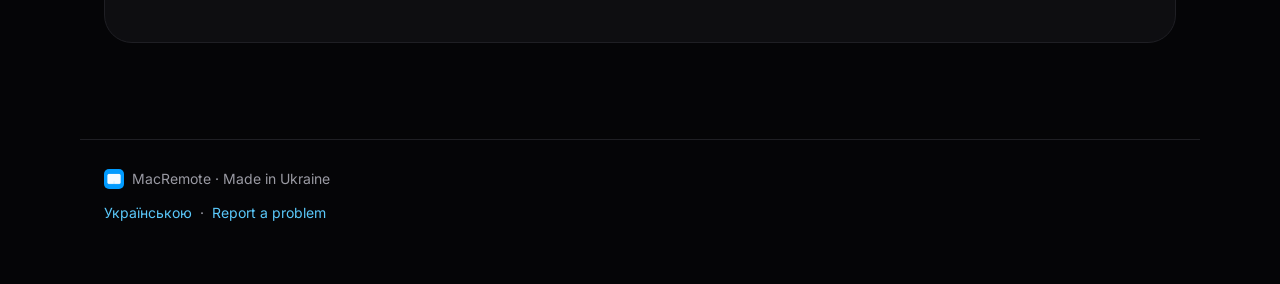
==== commit 413f2688: "Site: version 0.2.0 Co-Authored-By: Claude Fable 5.1 <noreply@anthropic.com>" ====
--- a/index.html
+++ b/index.html
@@ -54,7 +54,7 @@
         <a class="btn primary" href="#install">How to install</a>
         <a class="btn ghost" href="#scene">See what it does</a>
       </div>
-      <p class="meta reveal" style="--i:5">Free · macOS 13 or later · no accounts, no cloud · version 0.1.1</p>
+      <p class="meta reveal" style="--i:5">Free · macOS 13 or later · no accounts, no cloud · version 0.2.0</p>
     </div>
 
     <div class="hero-device" id="heroTilt" aria-hidden="true">
@@ -315,6 +315,7 @@
   <details class="reveal" style="--i:4"><summary>Is it safe?</summary><p>Only someone with the token from the QR code can control the Mac. Traffic never leaves your local network, there is no server and no accounts. On public networks you don't trust, just quit the app.</p></details>
   <details class="reveal" style="--i:5"><summary>How do I uninstall?</summary><p>Menu → “Quit”, then drag MacRemote from Applications to the Bin. If you enabled “Launch at login”, turn it off in the menu first. The token and settings live in ~/Library/Application Support/MacRemote.</p></details>
   <details class="reveal" style="--i:6"><summary>How much does it cost?</summary><p>It is free for now. If a paid version ever appears, the free one is not going anywhere.</p></details>
+  <details class="reveal" style="--i:7"><summary>How do I update?</summary><p>MacRemote checks GitHub for new versions a few times a day. When one appears, the menu shows “Update to X…”: confirm, and the app restarts on the new version with permissions kept. Running the install command again does the same.</p></details>
 </section>
 
 <section class="final">
